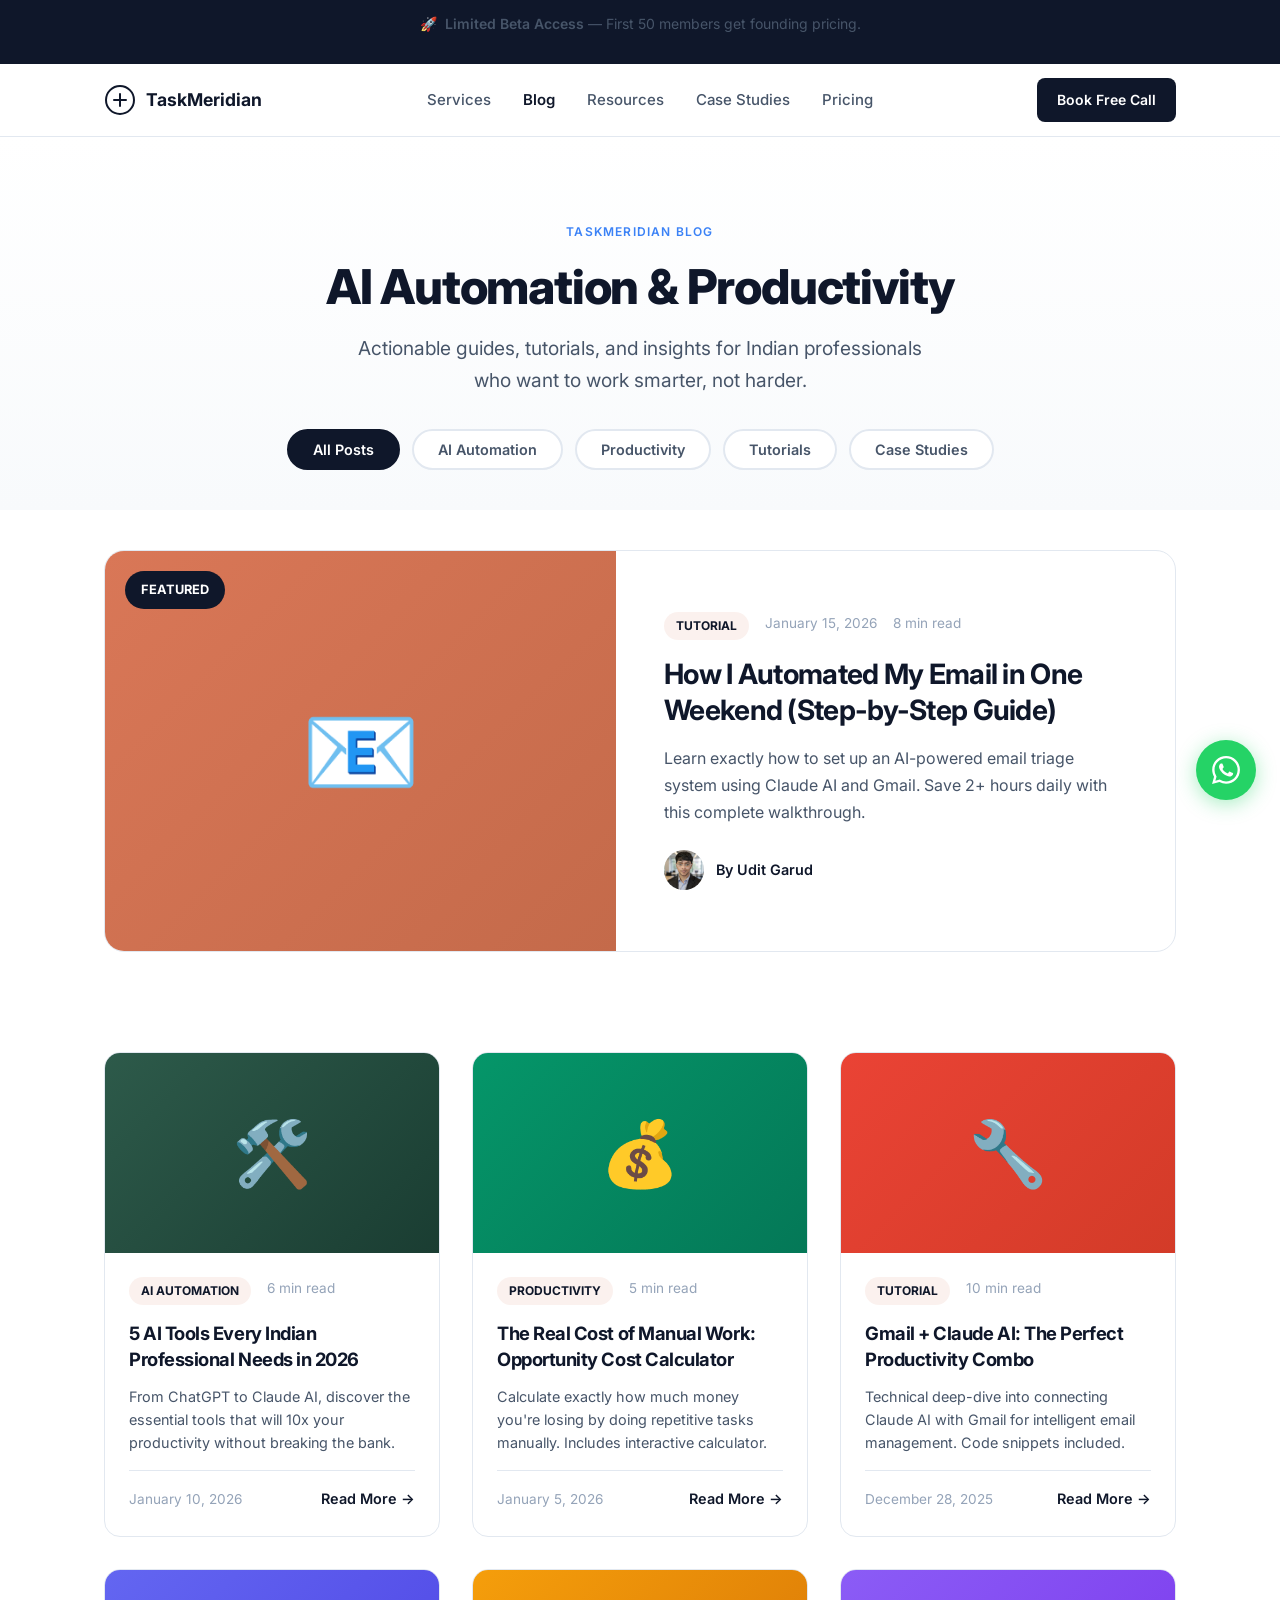
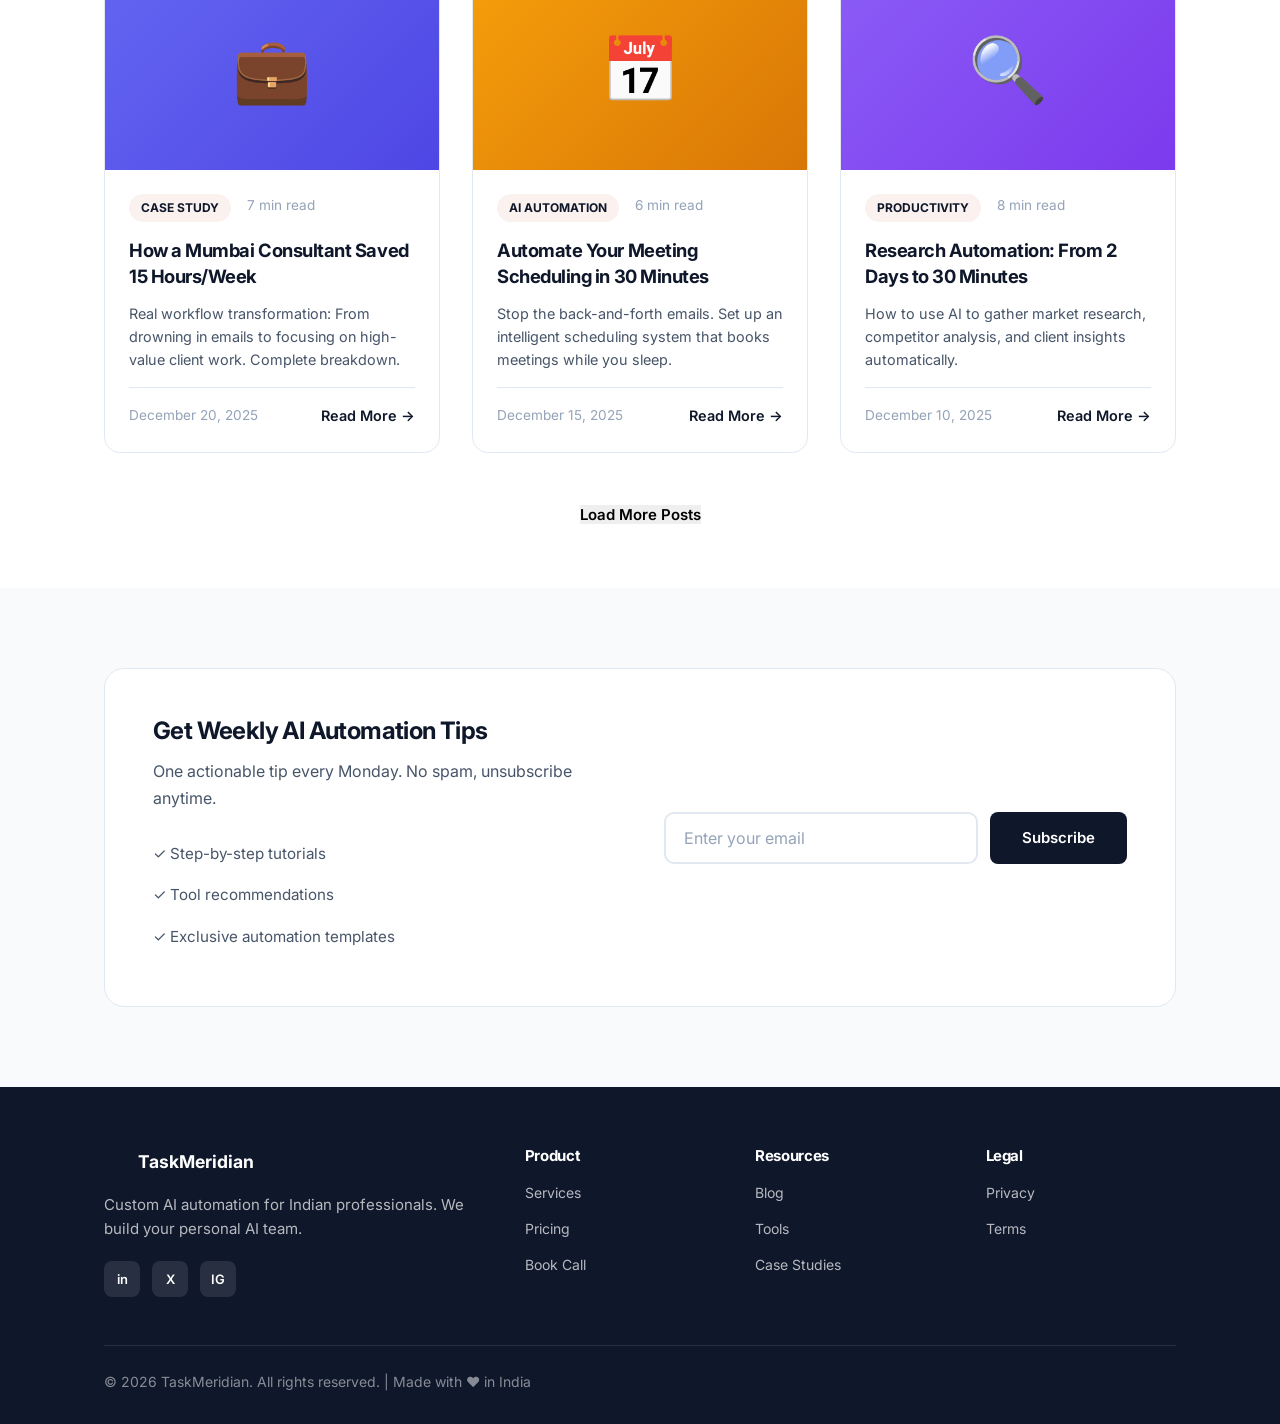
==== blog.html @ 4c596149 "Design system overhaul: slate/blue palette, Inter font, updated spacing and buttons" ====
<!DOCTYPE html>
<html lang="en">
<head>
    <meta charset="UTF-8">
    <meta name="viewport" content="width=device-width, initial-scale=1.0">
    <title>Blog - AI Automation Tips for Indian Professionals | TaskMeridian</title>
    <meta name="description" content="Learn AI automation, productivity tips, and workflow optimization. Step-by-step guides for Indian professionals and founders.">
    <meta name="keywords" content="AI automation blog, productivity tips India, workflow automation guide, Claude AI tutorial">
    <meta name="author" content="Udit Garud - TaskMeridian">
    <meta name="robots" content="index, follow">
    <link rel="canonical" href="https://taskmeridian.com/blog.html">
    
    <!-- Open Graph -->
    <meta property="og:type" content="website">
    <meta property="og:title" content="Blog - AI Automation Tips for Indian Professionals">
    <meta property="og:description" content="Learn AI automation, productivity tips, and workflow optimization.">
    <meta property="og:url" content="https://taskmeridian.com/blog.html">
    <meta property="og:image" content="https://taskmeridian.com/blog-og.jpg">
    
    <!-- Twitter -->
    <meta name="twitter:card" content="summary_large_image">
    <meta name="twitter:title" content="Blog - AI Automation Tips for Indian Professionals">
    <meta name="twitter:description" content="Learn AI automation, productivity tips, and workflow optimization.">
    
    <link rel="preconnect" href="https://fonts.googleapis.com">
    <link rel="preconnect" href="https://fonts.gstatic.com" crossorigin>
    <link href="https://fonts.googleapis.com/css2?family=Inter:wght@400;500;600;700;800&display=swap" rel="stylesheet">
    <link rel="stylesheet" href="styles.css">
    <link rel="stylesheet" href="blog.css">
</head>
<body>
    <!-- Trust Banner -->
    <div class="trust-banner-top">
        <div class="container">
            <p><span class="icon">🚀</span> <strong>Limited Beta Access</strong> — First 50 members get founding pricing.</p>
        </div>
    </div>

    <!-- Navigation -->
    <nav class="nav">
        <div class="nav-inner">
            <a href="index.html" class="logo">
                <svg width="32" height="32" viewBox="0 0 32 32" fill="none">
                    <circle cx="16" cy="16" r="14" stroke="currentColor" stroke-width="2"/>
                    <path d="M10 16h12M16 10v12" stroke="currentColor" stroke-width="2" stroke-linecap="round"/>
                </svg>
                <span>TaskMeridian</span>
            </a>
            <div class="nav-links">
                <a href="index.html#services">Services</a>
                <a href="blog.html" class="active">Blog</a>
                <a href="resources.html">Resources</a>
                <a href="case-studies.html">Case Studies</a>
                <a href="index.html#pricing">Pricing</a>
            </div>
            <a href="index.html#book" class="nav-cta">Book Free Call</a>
        </div>
    </nav>

    <!-- Blog Header -->
    <section class="blog-header">
        <div class="container">
            <span class="section-badge">TaskMeridian Blog</span>
            <h1>AI Automation & Productivity</h1>
            <p class="blog-intro">Actionable guides, tutorials, and insights for Indian professionals who want to work smarter, not harder.</p>
            
            <!-- Blog Categories -->
            <div class="blog-categories">
                <button class="category-btn active" data-category="all">All Posts</button>
                <button class="category-btn" data-category="automation">AI Automation</button>
                <button class="category-btn" data-category="productivity">Productivity</button>
                <button class="category-btn" data-category="tutorials">Tutorials</button>
                <button class="category-btn" data-category="case-studies">Case Studies</button>
            </div>
        </div>
    </section>

    <!-- Featured Post -->
    <section class="featured-post">
        <div class="container">
            <a href="blog-post-email-automation.html" class="featured-card">
                <div class="featured-image">
                    <div class="post-thumbnail-placeholder" style="background: linear-gradient(135deg, #d97757 0%, #c46a4a 100%);">
                        <span class="thumbnail-icon">📧</span>
                    </div>
                    <span class="featured-badge">Featured</span>
                </div>
                <div class="featured-content">
                    <div class="post-meta">
                        <span class="post-category">Tutorial</span>
                        <span class="post-date">January 15, 2026</span>
                        <span class="read-time">8 min read</span>
                    </div>
                    <h2>How I Automated My Email in One Weekend (Step-by-Step Guide)</h2>
                    <p>Learn exactly how to set up an AI-powered email triage system using Claude AI and Gmail. Save 2+ hours daily with this complete walkthrough.</p>
                    <div class="post-author">
                        <img src="founder.jpg" alt="Udit Garud" class="author-avatar" loading="lazy">
                        <span>By Udit Garud</span>
                    </div>
                </div>
            </a>
        </div>
    </section>

    <!-- Blog Grid -->
    <section class="blog-grid-section">
        <div class="container">
            <div class="blog-grid">
                <!-- Post 2 -->
                <article class="blog-card" data-category="automation">
                    <a href="blog-post-ai-tools.html" class="blog-card-link">
                        <div class="blog-card-image">
                            <div class="post-thumbnail-placeholder" style="background: linear-gradient(135deg, #2d5a4a 0%, #1a3d32 100%);">
                                <span class="thumbnail-icon">🛠️</span>
                            </div>
                        </div>
                        <div class="blog-card-content">
                            <div class="post-meta">
                                <span class="post-category">AI Automation</span>
                                <span class="read-time">6 min read</span>
                            </div>
                            <h3>5 AI Tools Every Indian Professional Needs in 2026</h3>
                            <p>From ChatGPT to Claude AI, discover the essential tools that will 10x your productivity without breaking the bank.</p>
                            <div class="post-footer">
                                <span class="post-date">January 10, 2026</span>
                                <span class="read-more">Read More →</span>
                            </div>
                        </div>
                    </a>
                </article>

                <!-- Post 3 -->
                <article class="blog-card" data-category="productivity">
                    <a href="blog-post-opportunity-cost.html" class="blog-card-link">
                        <div class="blog-card-image">
                            <div class="post-thumbnail-placeholder" style="background: linear-gradient(135deg, #059669 0%, #047857 100%);">
                                <span class="thumbnail-icon">💰</span>
                            </div>
                        </div>
                        <div class="blog-card-content">
                            <div class="post-meta">
                                <span class="post-category">Productivity</span>
                                <span class="read-time">5 min read</span>
                            </div>
                            <h3>The Real Cost of Manual Work: Opportunity Cost Calculator</h3>
                            <p>Calculate exactly how much money you're losing by doing repetitive tasks manually. Includes interactive calculator.</p>
                            <div class="post-footer">
                                <span class="post-date">January 5, 2026</span>
                                <span class="read-more">Read More →</span>
                            </div>
                        </div>
                    </a>
                </article>

                <!-- Post 4 -->
                <article class="blog-card" data-category="tutorials">
                    <a href="blog-post-gmail-claude.html" class="blog-card-link">
                        <div class="blog-card-image">
                            <div class="post-thumbnail-placeholder" style="background: linear-gradient(135deg, #ea4335 0%, #d33b28 100%);">
                                <span class="thumbnail-icon">🔧</span>
                            </div>
                        </div>
                        <div class="blog-card-content">
                            <div class="post-meta">
                                <span class="post-category">Tutorial</span>
                                <span class="read-time">10 min read</span>
                            </div>
                            <h3>Gmail + Claude AI: The Perfect Productivity Combo</h3>
                            <p>Technical deep-dive into connecting Claude AI with Gmail for intelligent email management. Code snippets included.</p>
                            <div class="post-footer">
                                <span class="post-date">December 28, 2025</span>
                                <span class="read-more">Read More →</span>
                            </div>
                        </div>
                    </a>
                </article>

                <!-- Post 5 -->
                <article class="blog-card" data-category="case-studies">
                    <a href="blog-post-consultant-case-study.html" class="blog-card-link">
                        <div class="blog-card-image">
                            <div class="post-thumbnail-placeholder" style="background: linear-gradient(135deg, #6366f1 0%, #4f46e5 100%);">
                                <span class="thumbnail-icon">💼</span>
                            </div>
                        </div>
                        <div class="blog-card-content">
                            <div class="post-meta">
                                <span class="post-category">Case Study</span>
                                <span class="read-time">7 min read</span>
                            </div>
                            <h3>How a Mumbai Consultant Saved 15 Hours/Week</h3>
                            <p>Real workflow transformation: From drowning in emails to focusing on high-value client work. Complete breakdown.</p>
                            <div class="post-footer">
                                <span class="post-date">December 20, 2025</span>
                                <span class="read-more">Read More →</span>
                            </div>
                        </div>
                    </a>
                </article>

                <!-- Post 6 -->
                <article class="blog-card" data-category="automation">
                    <a href="blog-post-meeting-automation.html" class="blog-card-link">
                        <div class="blog-card-image">
                            <div class="post-thumbnail-placeholder" style="background: linear-gradient(135deg, #f59e0b 0%, #d97706 100%);">
                                <span class="thumbnail-icon">📅</span>
                            </div>
                        </div>
                        <div class="blog-card-content">
                            <div class="post-meta">
                                <span class="post-category">AI Automation</span>
                                <span class="read-time">6 min read</span>
                            </div>
                            <h3>Automate Your Meeting Scheduling in 30 Minutes</h3>
                            <p>Stop the back-and-forth emails. Set up an intelligent scheduling system that books meetings while you sleep.</p>
                            <div class="post-footer">
                                <span class="post-date">December 15, 2025</span>
                                <span class="read-more">Read More →</span>
                            </div>
                        </div>
                    </a>
                </article>

                <!-- Post 7 -->
                <article class="blog-card" data-category="productivity">
                    <a href="blog-post-research-automation.html" class="blog-card-link">
                        <div class="blog-card-image">
                            <div class="post-thumbnail-placeholder" style="background: linear-gradient(135deg, #8b5cf6 0%, #7c3aed 100%);">
                                <span class="thumbnail-icon">🔍</span>
                            </div>
                        </div>
                        <div class="blog-card-content">
                            <div class="post-meta">
                                <span class="post-category">Productivity</span>
                                <span class="read-time">8 min read</span>
                            </div>
                            <h3>Research Automation: From 2 Days to 30 Minutes</h3>
                            <p>How to use AI to gather market research, competitor analysis, and client insights automatically.</p>
                            <div class="post-footer">
                                <span class="post-date">December 10, 2025</span>
                                <span class="read-more">Read More →</span>
                            </div>
                        </div>
                    </a>
                </article>
            </div>

            <!-- Load More -->
            <div class="load-more">
                <button class="btn btn-outline" id="load-more-btn">Load More Posts</button>
            </div>
        </div>
    </section>

    <!-- Newsletter Section -->
    <section class="blog-newsletter">
        <div class="container">
            <div class="newsletter-box">
                <div class="newsletter-content">
                    <h2>Get Weekly AI Automation Tips</h2>
                    <p>One actionable tip every Monday. No spam, unsubscribe anytime.</p>
                    <ul class="newsletter-benefits">
                        <li>✓ Step-by-step tutorials</li>
                        <li>✓ Tool recommendations</li>
                        <li>✓ Exclusive automation templates</li>
                    </ul>
                </div>
                <form class="newsletter-form-inline" action="https://formspree.io/f/mreazvgz" method="POST">
                    <input type="hidden" name="source" value="blog-newsletter">
                    <div class="form-group">
                        <input type="email" name="email" placeholder="Enter your email" required>
                    </div>
                    <button type="submit" class="btn btn-primary">Subscribe</button>
                </form>
            </div>
        </div>
    </section>

    <!-- Footer -->
    <footer class="footer">
        <div class="container">
            <div class="footer-grid">
                <div class="footer-brand">
                    <a href="index.html" class="logo">
                        <svg width="24" height="24" viewBox="0 0 32 32" fill="none">
                            <circle cx="16" cy="16" r="14" stroke="currentColor" stroke-width="2"/>
                            <path d="M10 16h12M16 10v12" stroke="currentColor" stroke-width="2" stroke-linecap="round"/>
                        </svg>
                        <span>TaskMeridian</span>
                    </a>
                    <p>Custom AI automation for Indian professionals. We build your personal AI team.</p>
                    <div class="footer-social">
                        <a href="https://www.linkedin.com/in/udit-garud-657547246/" target="_blank" aria-label="LinkedIn">in</a>
                        <a href="#" aria-label="Twitter">X</a>
                        <a href="#" aria-label="Instagram">IG</a>
                    </div>
                </div>
                <div class="footer-links">
                    <h4>Product</h4>
                    <a href="index.html#services">Services</a>
                    <a href="index.html#pricing">Pricing</a>
                    <a href="index.html#book">Book Call</a>
                </div>
                <div class="footer-links">
                    <h4>Resources</h4>
                    <a href="blog.html">Blog</a>
                    <a href="resources.html">Tools</a>
                    <a href="case-studies.html">Case Studies</a>
                </div>
                <div class="footer-links">
                    <h4>Legal</h4>
                    <a href="index.html#legal" onclick="showLegalTab('privacy')">Privacy</a>
                    <a href="index.html#legal" onclick="showLegalTab('terms')">Terms</a>
                </div>
            </div>
            <div class="footer-bottom">
                <p>&copy; 2026 TaskMeridian. All rights reserved. | Made with ❤️ in India</p>
            </div>
        </div>
    </footer>

    <!-- WhatsApp Floating Button -->
    <a href="https://wa.me/918421884545" class="whatsapp-float" target="_blank" data-cta="whatsapp-float" aria-label="Chat on WhatsApp">
        <svg width="28" height="28" viewBox="0 0 24 24" fill="currentColor">
            <path d="M17.472 14.382c-.297-.149-1.758-.867-2.03-.967-.273-.099-.471-.148-.67.15-.197.297-.767.966-.94 1.164-.173.199-.347.223-.644.075-.297-.15-1.255-.463-2.39-1.475-.883-.788-1.48-1.761-1.653-2.059-.173-.297-.018-.458.13-.606.134-.133.298-.347.446-.52.149-.174.198-.298.298-.497.099-.198.05-.371-.025-.52-.075-.149-.669-1.612-.916-2.207-.242-.579-.487-.5-.669-.51-.173-.008-.371-.01-.57-.01-.198 0-.52.074-.792.372-.272.297-1.04 1.016-1.04 2.479 0 1.462 1.065 2.875 1.213 3.074.149.198 2.096 3.2 5.077 4.487.709.306 1.262.489 1.694.625.712.227 1.36.195 1.871.118.571-.085 1.758-.719 2.006-1.413.248-.694.248-1.289.173-1.413-.074-.124-.272-.198-.57-.347m-5.421 7.403h-.004a9.87 9.87 0 01-5.031-1.378l-.361-.214-3.741.982.998-3.648-.235-.374a9.86 9.86 0 01-1.51-5.26c.001-5.45 4.436-9.884 9.888-9.884 2.64 0 5.122 1.03 6.988 2.898a9.825 9.825 0 012.893 6.994c-.003 5.45-4.437 9.884-9.885 9.884m8.413-18.297A11.815 11.815 0 0012.05 0C5.495 0 .16 5.335.157 11.892c0 2.096.547 4.142 1.588 5.945L.057 24l6.305-1.654a11.882 11.882 0 005.683 1.448h.005c6.554 0 11.89-5.335 11.893-11.893a11.821 11.821 0 00-3.48-8.413z"/>
        </svg>
    </a>

    <script src="blog.js"></script>
    
    <!-- Google Analytics 4 -->
    <script async src="https://www.googletagmanager.com/gtag/js?id=G-LPR7XW7PG5"></script>
    <script>
        window.dataLayer = window.dataLayer || [];
        function gtag(){dataLayer.push(arguments);}
        gtag('js', new Date());
        gtag('config', 'G-LPR7XW7PG5');
    </script>
</body>
</html>
---- styles.css ----
/* ========================================
   TaskMeridian — Design System
   Font: Inter
   ======================================== */

:root {
    /* New Color Palette */
    --primary: #0F172A;
    --secondary: #1E293B;
    --accent: #3B82F6;
    --text-primary: #0F172A;
    --text-secondary: #475569;
    --text-muted: #94A3B8;
    --border: #E2E8F0;
    --bg-light: #F8FAFC;
    --bg-dark: #0F172A;
    --success: #10B981;
    --error: #EF4444;
    --white: #FFFFFF;
    
    /* Legacy compatibility - mapped to new colors */
    --color-bg: var(--white);
    --color-bg-alt: var(--bg-light);
    --color-bg-warm: var(--bg-light);
    --color-text: var(--text-primary);
    --color-text-secondary: var(--text-secondary);
    --color-text-muted: var(--text-muted);
    --color-primary: var(--primary);
    --color-primary-dark: var(--secondary);
    --color-primary-light: var(--text-secondary);
    --color-accent: var(--accent);
    --color-success: var(--success);
    --color-border: var(--border);
    --color-card: var(--white);
    
    --font-primary: 'Inter', system-ui, -apple-system, sans-serif;
    
    --max-width: 1120px;
    --section-padding: 120px;
}

* {
    margin: 0;
    padding: 0;
    box-sizing: border-box;
}

html {
    scroll-behavior: smooth;
}

body {
    font-family: var(--font-primary);
    font-size: 16px;
    line-height: 1.7;
    color: var(--text-primary);
    background: var(--white);
    -webkit-font-smoothing: antialiased;
}

.container {
    max-width: var(--max-width);
    margin: 0 auto;
    padding: 0 24px;
}

/* ========================================
   TYPOGRAPHY
   ======================================== */

h1, h2, h3, h4, h5, h6 {
    font-weight: 700;
    letter-spacing: -0.025em;
    line-height: 1.2;
    color: var(--text-primary);
}

h1 {
    font-size: clamp(2.5rem, 5vw, 4rem);
}

h2 {
    font-size: clamp(2rem, 4vw, 3rem);
}

h3 {
    font-size: clamp(1.5rem, 3vw, 2rem);
}

h4 {
    font-size: clamp(1.25rem, 2vw, 1.5rem);
}

p {
    color: var(--text-secondary);
    margin-bottom: 1rem;
}

a {
    color: var(--accent);
    text-decoration: none;
    transition: all 0.2s ease;
}

a:hover {
    color: var(--primary);
}

/* Eyebrow text - uppercase with letter spacing */
.section-badge {
    display: inline-block;
    font-size: 12px;
    font-weight: 600;
    text-transform: uppercase;
    letter-spacing: 0.1em;
    color: var(--accent);
    margin-bottom: 16px;
}

.section-badge-alt {
    color: var(--text-muted);
}

/* ========================================
   BUTTONS
   ======================================== */

.btn {
    display: inline-flex;
    align-items: center;
    justify-content: center;
    gap: 8px;
    font-family: var(--font-primary);
    font-weight: 600;
    font-size: 15px;
    cursor: pointer;
    transition: all 0.2s ease;
    text-decoration: none;
    border: none;
}

.btn-primary {
    background: var(--primary);
    color: var(--white);
    border-radius: 8px;
    padding: 14px 32px;
}

.btn-primary:hover {
    background: var(--secondary);
    transform: scale(1.02);
    color: var(--white);
}

.btn-secondary {
    background: transparent;
    color: var(--primary);
    border: 1px solid var(--border);
    border-radius: 8px;
    padding: 14px 32px;
}

.btn-secondary:hover {
    border-color: var(--primary);
    background: var(--bg-light);
}

.btn-lg {
    padding: 16px 40px;
    font-size: 16px;
}

.btn-sm {
    padding: 10px 20px;
    font-size: 14px;
}

.btn-full {
    width: 100%;
}

/* ========================================
   ANIMATIONS
   ======================================== */

.fade-up {
    opacity: 0;
    transform: translateY(20px);
    transition: opacity 0.6s ease-out, transform 0.6s ease-out;
}

.fade-up.visible {
    opacity: 1;
    transform: translateY(0);
}

/* ========================================
   TRUST BANNER TOP
   ======================================== */
.trust-banner-top {
    background: var(--primary);
    color: var(--white);
    padding: 12px 0;
    text-align: center;
    font-size: 14px;
}

.trust-banner-top strong {
    font-weight: 600;
}

#spots-left {
    background: rgba(255,255,255,0.15);
    padding: 2px 10px;
    border-radius: 100px;
    font-size: 12px;
    margin-left: 8px;
}

/* ========================================
   NAVIGATION
   ======================================== */
.nav {
    position: sticky;
    top: 0;
    background: rgba(255,255,255,0.98);
    backdrop-filter: blur(20px);
    border-bottom: 1px solid var(--border);
    z-index: 100;
}

.nav-inner {
    display: flex;
    align-items: center;
    justify-content: space-between;
    height: 72px;
    max-width: var(--max-width);
    margin: 0 auto;
    padding: 0 24px;
}

.logo {
    display: flex;
    align-items: center;
    gap: 10px;
    text-decoration: none;
    color: var(--text-primary);
    font-weight: 700;
    font-size: 1.1rem;
}

.logo svg {
    color: var(--primary);
}

.nav-links {
    display: flex;
    gap: 32px;
}

.nav-links a {
    font-size: 15px;
    font-weight: 500;
    color: var(--text-secondary);
    text-decoration: none;
    transition: all 0.2s ease;
}

.nav-links a:hover {
    color: var(--primary);
}

.nav-cta {
    padding: 10px 20px;
    background: var(--primary);
    color: var(--white);
    font-size: 14px;
    font-weight: 600;
    border-radius: 8px;
    text-decoration: none;
    transition: all 0.2s ease;
}

.nav-cta:hover {
    background: var(--secondary);
    color: var(--white);
}

/* ========================================
   HERO
   ======================================== */
.hero {
    padding: var(--section-padding) 0;
    text-align: center;
    background: var(--bg-light);
}

.hero-badge {
    display: inline-block;
    background: rgba(59, 130, 246, 0.1);
    color: var(--accent);
    padding: 8px 20px;
    border-radius: 100px;
    font-size: 14px;
    font-weight: 600;
    margin-bottom: 24px;
}

.icon-star {
    color: #fbbf24;
    margin-right: 6px;
}

.hero-title {
    font-size: clamp(2.5rem, 5vw, 4rem);
    font-weight: 800;
    line-height: 1.1;
    letter-spacing: -0.025em;
    margin-bottom: 20px;
    max-width: 900px;
    margin-left: auto;
    margin-right: auto;
}

.hero-subtitle {
    font-size: 1.25rem;
    color: var(--text-secondary);
    max-width: 650px;
    margin: 0 auto 32px;
    line-height: 1.6;
}

.hero-stats-row {
    display: flex;
    justify-content: center;
    gap: 48px;
    margin-bottom: 32px;
}

.h-stat {
    text-align: center;
}

.h-num {
    display: block;
    font-size: 2rem;
    font-weight: 800;
    color: var(--primary);
}

.h-label {
    font-size: 14px;
    color: var(--text-muted);
    font-weight: 500;
}

.hero-ctas {
    margin-bottom: 32px;
}

.cta-subtext {
    font-size: 15px;
    color: var(--text-muted);
    margin-top: 16px;
}

.cta-guarantee {
    font-size: 14px;
    color: var(--text-muted);
    margin-top: 16px;
}

.icon-bolt {
    color: var(--accent);
    margin-right: 6px;
}

.hero-trust {
    display: flex;
    align-items: center;
    justify-content: center;
    gap: 16px;
    flex-wrap: wrap;
}

.trust-avatars {
    display: flex;
}

.trust-avatars img {
    width: 40px;
    height: 40px;
    border-radius: 50%;
    border: 3px solid var(--white);
    margin-left: -10px;
    background: var(--bg-light);
}

.trust-avatars img:first-child {
    margin-left: 0;
}

.hero-trust p {
    font-size: 14px;
    color: var(--text-secondary);
    margin-bottom: 0;
}

.hero-trust strong {
    color: var(--success);
}

.trust-badge-beta {
    display: inline-flex;
    align-items: center;
    gap: 8px;
    background: var(--primary);
    color: var(--white);
    padding: 10px 20px;
    border-radius: 100px;
    font-size: 14px;
    font-weight: 600;
}

.beta-icon {
    font-size: 1.1rem;
}

/* ========================================
   PROBLEM SECTION
   ======================================== */
.problem-section {
    padding: var(--section-padding) 0;
    background: var(--bg-light);
}

.problem-content {
    max-width: 800px;
    margin: 0 auto;
    text-align: center;
}

.problem-content h2 {
    font-size: clamp(1.75rem, 3vw, 2.5rem);
    font-weight: 700;
    margin-bottom: 48px;
}

.problem-grid {
    display: grid;
    grid-template-columns: repeat(2, 1fr);
    gap: 24px;
    margin-bottom: 48px;
}

.problem-item {
    background: var(--white);
    padding: 28px;
    border-radius: 12px;
    text-align: left;
    box-shadow: 0 2px 8px rgba(0,0,0,0.04);
}

.p-icon {
    font-size: 2rem;
    margin-bottom: 12px;
    display: block;
}

.problem-item p {
    font-size: 15px;
    color: var(--text-secondary);
    line-height: 1.5;
    margin-bottom: 0;
}

.problem-highlight {
    background: var(--primary);
    color: var(--white);
    padding: 32px;
    border-radius: 12px;
}

.problem-highlight p {
    font-size: 1.1rem;
    line-height: 1.6;
    color: rgba(255,255,255,0.9);
    margin-bottom: 0;
}

.problem-highlight strong {
    color: var(--white);
}

/* ========================================
   SOLUTION SECTION
   ======================================== */
.solution-section {
    padding: var(--section-padding) 0;
    background: var(--white);
}

.solution-header {
    text-align: center;
    max-width: 700px;
    margin: 0 auto 60px;
}

.solution-header h2 {
    font-size: clamp(1.75rem, 3vw, 2.5rem);
    font-weight: 700;
    margin-bottom: 16px;
}

.solution-lead {
    font-size: 1.15rem;
    color: var(--text-secondary);
}

.usp-grid {
    display: grid;
    grid-template-columns: repeat(2, 1fr);
    gap: 24px;
    max-width: 900px;
    margin: 0 auto;
}

.usp-card {
    background: var(--bg-light);
    padding: 40px;
    border-radius: 16px;
    border: 1px solid var(--border);
}

.usp-number {
    font-size: 14px;
    font-weight: 700;
    color: var(--accent);
    margin-bottom: 16px;
    letter-spacing: 0.1em;
}

.usp-card h3 {
    font-size: 1.25rem;
    font-weight: 700;
    margin-bottom: 12px;
}

.usp-card p {
    font-size: 15px;
    color: var(--text-secondary);
    line-height: 1.6;
    margin-bottom: 0;
}

/* ========================================
   SERVICES SECTION
   ======================================== */
.services-section {
    padding: var(--section-padding) 0;
    background: var(--bg-light);
}

.section-header {
    margin-bottom: 48px;
}

.section-header.centered {
    text-align: center;
}

.section-header h2 {
    font-size: clamp(1.5rem, 3vw, 2.25rem);
    font-weight: 700;
}

.services-grid {
    display: grid;
    grid-template-columns: repeat(3, 1fr);
    gap: 24px;
}

.service-card {
    background: var(--white);
    padding: 32px;
    border-radius: 16px;
    border: 1px solid var(--border);
    position: relative;
    transition: all 0.2s ease;
}

.service-card:hover {
    box-shadow: 0 8px 30px rgba(0,0,0,0.08);
    transform: translateY(-4px);
}

.service-card.featured {
    border-color: var(--primary);
    box-shadow: 0 0 0 2px var(--primary);
}

.service-badge {
    position: absolute;
    top: -10px;
    left: 50%;
    transform: translateX(-50%);
    background: var(--primary);
    color: var(--white);
    padding: 4px 16px;
    border-radius: 100px;
    font-size: 11px;
    font-weight: 700;
    text-transform: uppercase;
    letter-spacing: 0.05em;
}

.service-icon {
    font-size: 2.5rem;
    margin-bottom: 16px;
}

.service-card h3 {
    font-size: 1.1rem;
    font-weight: 700;
    margin-bottom: 12px;
}

.service-card > p {
    font-size: 15px;
    color: var(--text-secondary);
    line-height: 1.5;
    margin-bottom: 12px;
}

.service-example {
    background: var(--bg-light);
    padding: 12px 16px;
    border-radius: 8px;
    font-size: 13px;
    color: var(--text-secondary);
    margin-bottom: 12px;
    line-height: 1.5;
}

.service-example strong {
    color: var(--accent);
}

.service-tools {
    margin-bottom: 16px;
}

.tools-label {
    display: block;
    font-size: 11px;
    font-weight: 600;
    color: var(--text-muted);
    text-transform: uppercase;
    letter-spacing: 0.05em;
    margin-bottom: 8px;
}

.tool-tag {
    display: inline-block;
    background: rgba(59, 130, 246, 0.1);
    color: var(--accent);
    padding: 4px 10px;
    border-radius: 100px;
    font-size: 12px;
    font-weight: 600;
    margin-right: 6px;
    margin-bottom: 6px;
}

.time-saved {
    display: inline-block;
    background: rgba(16, 185, 129, 0.1);
    color: var(--success);
    padding: 6px 12px;
    border-radius: 100px;
    font-size: 13px;
    font-weight: 600;
}

/* ========================================
   VIDEO SECTION
   ======================================== */
.video-section {
    padding: var(--section-padding) 0;
    background: var(--white);
}

.video-grid {
    display: grid;
    grid-template-columns: repeat(3, 1fr);
    gap: 32px;
    margin-bottom: 32px;
}

.video-card {
    background: var(--white);
    border-radius: 16px;
    overflow: hidden;
    border: 1px solid var(--border);
    transition: all 0.3s ease;
    cursor: pointer;
}

.video-card:hover {
    box-shadow: 0 12px 40px rgba(0,0,0,0.1);
    transform: translateY(-4px);
}

.video-thumbnail {
    position: relative;
    height: 200px;
}

.thumbnail-bg {
    width: 100%;
    height: 100%;
    display: flex;
    align-items: center;
    justify-content: center;
}

.play-icon {
    width: 64px;
    height: 64px;
    background: rgba(255,255,255,0.95);
    border-radius: 50%;
    display: flex;
    align-items: center;
    justify-content: center;
    font-size: 1.5rem;
    color: var(--primary);
    box-shadow: 0 4px 20px rgba(0,0,0,0.2);
    transition: transform 0.2s;
}

.video-card:hover .play-icon {
    transform: scale(1.1);
}

.video-duration {
    position: absolute;
    bottom: 12px;
    right: 12px;
    background: rgba(0,0,0,0.8);
    color: var(--white);
    padding: 4px 8px;
    border-radius: 4px;
    font-size: 13px;
    font-weight: 600;
}

.video-info {
    padding: 24px;
}

.video-info h3 {
    font-size: 1.1rem;
    font-weight: 700;
    margin-bottom: 8px;
}

.video-info p {
    font-size: 15px;
    color: var(--text-secondary);
    margin-bottom: 0;
}

.video-coming-soon {
    text-align: center;
    padding: 24px;
    background: var(--bg-light);
    border-radius: 12px;
}

.video-coming-soon p {
    color: var(--text-secondary);
    font-size: 15px;
    margin-bottom: 0;
}

/* ========================================
   BLOG CTA CARD
   ======================================== */
.blog-cta-card {
    background: var(--bg-light);
    border: 2px solid var(--border);
    border-radius: 16px;
    padding: 32px;
    margin-top: 48px;
}

.blog-cta-content {
    max-width: 600px;
}

.blog-cta-label {
    display: inline-block;
    background: var(--primary);
    color: var(--white);
    padding: 4px 12px;
    border-radius: 100px;
    font-size: 12px;
    font-weight: 700;
    text-transform: uppercase;
    letter-spacing: 0.05em;
    margin-bottom: 12px;
}

.blog-cta-card h3 {
    font-size: 1.35rem;
    font-weight: 700;
    margin-bottom: 12px;
}

.blog-cta-card p {
    font-size: 16px;
    color: var(--text-secondary);
    margin-bottom: 16px;
}

.link-arrow {
    color: var(--accent);
    font-weight: 600;
    text-decoration: none;
}

.link-arrow:hover {
    color: var(--primary);
    text-decoration: underline;
}

/* ========================================
   HOW IT WORKS - DETAILED SECTION
   ======================================== */
.how-it-works-detailed {
    padding: var(--section-padding) 0;
    background: var(--bg-light);
}

.section-lead {
    font-size: 1.1rem;
    color: var(--text-secondary);
    margin-top: 12px;
}

.journey-steps {
    max-width: 800px;
    margin: 0 auto;
}

.journey-step {
    display: flex;
    gap: 32px;
    margin-bottom: 48px;
}

.journey-step:last-child {
    margin-bottom: 0;
}

.step-visual-wrapper {
    display: flex;
    flex-direction: column;
    align-items: center;
    flex-shrink: 0;
}

.step-icon-circle {
    width: 64px;
    height: 64px;
    background: var(--primary);
    color: var(--white);
    border-radius: 50%;
    display: flex;
    align-items: center;
    justify-content: center;
}

.step-icon-circle svg {
    stroke: currentColor;
}

.step-connector {
    width: 2px;
    flex: 1;
    background: var(--border);
    margin-top: 16px;
    min-height: 60px;
}

.journey-step:last-child .step-connector {
    display: none;
}

.step-content-wrapper {
    flex: 1;
    background: var(--white);
    padding: 32px;
    border-radius: 16px;
    border: 1px solid var(--border);
}

.step-badge {
    display: inline-block;
    background: rgba(59, 130, 246, 0.1);
    color: var(--accent);
    padding: 4px 12px;
    border-radius: 100px;
    font-size: 12px;
    font-weight: 700;
    text-transform: uppercase;
    letter-spacing: 0.05em;
    margin-bottom: 12px;
}

.step-content-wrapper h3 {
    font-size: 1.35rem;
    font-weight: 700;
    margin-bottom: 16px;
}

.step-details {
    list-style: none;
}

.step-details li {
    padding: 8px 0;
    font-size: 15px;
    color: var(--text-secondary);
    display: flex;
    align-items: center;
    gap: 10px;
}

.step-details .check {
    color: var(--success);
    font-weight: 700;
}

.how-it-works-cta {
    text-align: center;
    margin-top: 48px;
}

/* ========================================
   USE CASES SECTION
   ======================================== */
.use-cases-section {
    padding: var(--section-padding) 0;
    background: var(--bg-light);
}

.use-cases-grid {
    display: grid;
    grid-template-columns: repeat(3, 1fr);
    gap: 24px;
}

.use-case-card {
    background: var(--white);
    padding: 32px;
    border-radius: 16px;
    border: 1px solid var(--border);
    transition: all 0.3s ease;
}

.use-case-card:hover {
    box-shadow: 0 8px 30px rgba(0,0,0,0.08);
    transform: translateY(-4px);
}

.use-case-icon {
    font-size: 2.5rem;
    margin-bottom: 16px;
}

.use-case-card h3 {
    font-size: 13px;
    font-weight: 700;
    color: var(--accent);
    text-transform: uppercase;
    letter-spacing: 0.1em;
    margin-bottom: 8px;
}

.use-case-card h4 {
    font-size: 1.2rem;
    font-weight: 700;
    margin-bottom: 12px;
    color: var(--text-primary);
}

.use-case-card > p {
    font-size: 15px;
    color: var(--text-secondary);
    line-height: 1.6;
    margin-bottom: 16px;
}

.use-case-result {
    padding: 12px 16px;
    background: rgba(16, 185, 129, 0.08);
    border-radius: 8px;
    font-size: 14px;
}

.result-label {
    font-weight: 600;
    color: var(--success);
}

.result-value {
    color: var(--text-primary);
    font-weight: 600;
}

/* ========================================
   SAMPLE WORKFLOWS SECTION
   ======================================== */
.workflows-section {
    padding: var(--section-padding) 0;
    background: var(--bg-light);
}

.workflows-grid {
    display: grid;
    grid-template-columns: repeat(3, 1fr);
    gap: 24px;
}

.workflow-card {
    background: var(--white);
    border-radius: 20px;
    padding: 32px;
    border: 1px solid var(--border);
    transition: all 0.3s ease;
}

.workflow-card:hover {
    box-shadow: 0 12px 40px rgba(0,0,0,0.1);
    transform: translateY(-4px);
}

.workflow-header {
    display: flex;
    align-items: center;
    gap: 16px;
    margin-bottom: 20px;
}

.workflow-icon {
    font-size: 2.5rem;
}

.workflow-header h3 {
    font-size: 1.2rem;
    font-weight: 700;
}

.workflow-comparison {
    display: flex;
    align-items: center;
    gap: 12px;
    margin-bottom: 20px;
    padding: 16px;
    background: var(--bg-light);
    border-radius: 12px;
}

.before, .after {
    flex: 1;
}

.before .label, .after .label {
    font-size: 11px;
    font-weight: 700;
    text-transform: uppercase;
    letter-spacing: 0.05em;
    margin-bottom: 4px;
}

.before .label {
    color: var(--error);
}

.after .label {
    color: var(--success);
}

.before p, .after p {
    font-size: 15px;
    color: var(--text-primary);
    font-weight: 600;
    margin-bottom: 0;
}

.arrow {
    font-size: 1.5rem;
    color: var(--accent);
}

.workflow-tools {
    margin-bottom: 20px;
}

.workflow-expand {
    width: 100%;
    display: flex;
    align-items: center;
    justify-content: center;
    gap: 8px;
    padding: 12px;
    background: transparent;
    border: 2px solid var(--border);
    border-radius: 10px;
    font-family: var(--font-primary);
    font-size: 15px;
    font-weight: 600;
    color: var(--text-secondary);
    cursor: pointer;
    transition: all 0.2s;
}

.workflow-expand:hover {
    border-color: var(--primary);
    color: var(--primary);
}

.workflow-expand svg {
    transition: transform 0.3s;
}

.workflow-card.expanded .workflow-expand svg {
    transform: rotate(180deg);
}

.workflow-details {
    max-height: 0;
    overflow: hidden;
    transition: max-height 0.3s ease, padding 0.3s ease;
}

.workflow-card.expanded .workflow-details {
    max-height: 400px;
    padding-top: 20px;
}

.workflow-details h4 {
    font-size: 14px;
    font-weight: 700;
    margin-bottom: 12px;
    color: var(--text-primary);
}

.workflow-details ol {
    margin-left: 20px;
    margin-bottom: 16px;
}

.workflow-details li {
    font-size: 14px;
    color: var(--text-secondary);
    padding: 6px 0;
    line-height: 1.5;
}

.workflow-result {
    background: rgba(16, 185, 129, 0.08);
    padding: 12px 16px;
    border-radius: 8px;
    font-size: 14px;
    color: var(--text-primary);
}

.workflow-result strong {
    color: var(--success);
}

/* ========================================
   TIME SAVINGS CALCULATOR
   ======================================== */
.calculator-section {
    padding: var(--section-padding) 0;
    background: var(--white);
}

.calculator-wrapper {
    max-width: 900px;
    margin: 0 auto;
}

.calculator-inputs {
    background: var(--bg-light);
    padding: 40px;
    border-radius: 20px;
    margin-bottom: 40px;
}

.calc-field {
    margin-bottom: 28px;
}

.calc-field:last-child {
    margin-bottom: 0;
}

.calc-field label {
    display: block;
    font-size: 15px;
    font-weight: 600;
    color: var(--text-primary);
    margin-bottom: 12px;
}

.slider-wrapper {
    display: flex;
    align-items: center;
    gap: 20px;
}

.slider-wrapper input[type="range"] {
    flex: 1;
    -webkit-appearance: none;
    height: 8px;
    background: var(--border);
    border-radius: 4px;
    outline: none;
}

.slider-wrapper input[type="range"]::-webkit-slider-thumb {
    -webkit-appearance: none;
    width: 24px;
    height: 24px;
    background: var(--primary);
    border-radius: 50%;
    cursor: pointer;
    transition: transform 0.2s;
}

.slider-wrapper input[type="range"]::-webkit-slider-thumb:hover {
    transform: scale(1.1);
}

.slider-value {
    min-width: 80px;
    text-align: right;
    font-size: 16px;
    font-weight: 700;
    color: var(--primary);
}

.rate-input-wrapper {
    display: flex;
    align-items: center;
    gap: 16px;
}

.rate-input-wrapper input[type="number"] {
    width: 150px;
    padding: 12px 16px;
    border: 2px solid var(--border);
    border-radius: 10px;
    font-family: var(--font-primary);
    font-size: 16px;
    font-weight: 600;
    color: var(--text-primary);
}

.rate-input-wrapper input[type="number"]:focus {
    outline: none;
    border-color: var(--primary);
}

.rate-hint {
    font-size: 14px;
    color: var(--text-muted);
}

.calculator-results {
    display: flex;
    align-items: center;
    justify-content: center;
    gap: 32px;
    margin-bottom: 40px;
    flex-wrap: wrap;
}

.result-card-calc {
    background: var(--white);
    padding: 32px 40px;
    border-radius: 16px;
    text-align: center;
    min-width: 240px;
    border: 2px solid var(--border);
}

.result-card-calc.loss {
    border-color: var(--error);
}

.result-card-calc.savings {
    border-color: var(--success);
}

.result-card-calc h4 {
    font-size: 13px;
    font-weight: 700;
    text-transform: uppercase;
    letter-spacing: 0.05em;
    margin-bottom: 12px;
}

.result-card-calc.loss h4 {
    color: var(--error);
}

.result-card-calc.savings h4 {
    color: var(--success);
}

.result-number {
    font-size: 1.75rem;
    font-weight: 800;
    color: var(--text-primary);
    margin-bottom: 4px;
}

.result-money {
    font-size: 1.35rem;
    font-weight: 700;
    margin-bottom: 8px;
}

.result-card-calc.loss .result-money {
    color: var(--error);
}

.result-card-calc.savings .result-money {
    color: var(--success);
}

.result-desc {
    font-size: 14px;
    color: var(--text-muted);
}

.result-arrow {
    font-size: 2rem;
    color: var(--accent);
}

.calculator-cta {
    text-align: center;
}

/* ========================================
   COMPARISON TABLE SECTION
   ======================================== */
.comparison-section {
    padding: var(--section-padding) 0;
    background: var(--white);
}

.comparison-table-wrapper {
    overflow-x: auto;
    margin-bottom: 40px;
}

.comparison-table {
    width: 100%;
    border-collapse: collapse;
    background: var(--white);
    border-radius: 16px;
    overflow: hidden;
    box-shadow: 0 4px 20px rgba(0,0,0,0.05);
}

.comparison-table th,
.comparison-table td {
    padding: 20px 24px;
    text-align: left;
    border-bottom: 1px solid var(--border);
}

.comparison-table th {
    background: var(--bg-light);
    font-size: 14px;
    font-weight: 700;
    color: var(--text-primary);
}

.comparison-table td {
    font-size: 15px;
    color: var(--text-secondary);
}

.comparison-table .feature-name {
    font-weight: 600;
    color: var(--text-primary);
}

.comparison-table .option-taskmeridian {
    background: rgba(16, 185, 129, 0.03);
}

.comparison-table .option-taskmeridian.highlight {
    color: var(--success);
    font-weight: 600;
}

.comparison-cta {
    text-align: center;
}

/* ========================================
   TECH STACK SECTION
   ======================================== */
.tech-stack-section {
    padding: var(--section-padding) 0;
    background: var(--bg-light);
}

.tech-lead {
    font-size: 1.1rem;
    color: var(--text-secondary);
    margin-top: 12px;
}

.tech-grid {
    display: grid;
    grid-template-columns: repeat(3, 1fr);
    gap: 32px;
    max-width: 900px;
    margin: 0 auto;
}

.tech-category {
    background: var(--white);
    padding: 32px;
    border-radius: 16px;
    border: 1px solid var(--border);
}

.tech-category h4 {
    font-size: 13px;
    font-weight: 700;
    color: var(--text-muted);
    text-transform: uppercase;
    letter-spacing: 0.1em;
    margin-bottom: 20px;
    text-align: center;
}

.tech-items {
    display: flex;
    flex-direction: column;
    gap: 12px;
}

.tech-item {
    display: flex;
    align-items: center;
    gap: 12px;
    padding: 12px 16px;
    background: var(--bg-light);
    border-radius: 10px;
    border: 1px solid var(--border);
    transition: all 0.2s;
}

.tech-item:hover {
    border-color: var(--primary);
    transform: translateX(4px);
}

.tech-icon {
    font-size: 1.25rem;
}

.tech-name {
    font-size: 15px;
    font-weight: 600;
    color: var(--text-primary);
}

/* ========================================
   PROCESS SECTION
   ======================================== */
.process-section {
    padding: var(--section-padding) 0;
    background: var(--white);
}

.process-timeline {
    max-width: 700px;
    margin: 0 auto;
}

.process-step {
    display: flex;
    gap: 32px;
    padding-bottom: 48px;
    position: relative;
}

.process-step:last-child {
    padding-bottom: 0;
}

.step-visual {
    display: flex;
    flex-direction: column;
    align-items: center;
}

.step-num {
    width: 48px;
    height: 48px;
    background: var(--primary);
    color: var(--white);
    border-radius: 50%;
    display: flex;
    align-items: center;
    justify-content: center;
    font-weight: 700;
    font-size: 1.1rem;
}

.step-line {
    width: 2px;
    flex: 1;
    background: var(--border);
    margin-top: 16px;
}

.process-step:last-child .step-line {
    display: none;
}

.step-content h3 {
    font-size: 1.25rem;
    font-weight: 700;
    margin-bottom: 8px;
}

.step-content p {
    font-size: 16px;
    color: var(--text-secondary);
    line-height: 1.6;
}

.step-content strong {
    color: var(--accent);
}

/* ========================================
   RESULTS SECTION
   ======================================== */
.results-section {
    padding: var(--section-padding) 0;
    background: var(--bg-light);
}

.results-grid {
    display: grid;
    grid-template-columns: repeat(4, 1fr);
    gap: 24px;
    margin-bottom: 64px;
}

.result-card {
    background: var(--white);
    padding: 32px 24px;
    border-radius: 16px;
    text-align: center;
    border: 1px solid var(--border);
}

.result-metric {
    display: block;
    font-size: 2.5rem;
    font-weight: 800;
    color: var(--primary);
    line-height: 1;
    margin-bottom: 4px;
}

.result-unit {
    display: block;
    font-size: 16px;
    font-weight: 600;
    color: var(--text-primary);
    margin-bottom: 4px;
}

.result-desc {
    font-size: 14px;
    color: var(--text-muted);
}

/* Beta Program Banner */
.beta-program-banner {
    background: var(--bg-light);
    border: 2px solid var(--primary);
    border-radius: 20px;
    padding: 48px;
    text-align: center;
    max-width: 700px;
    margin: 0 auto;
    position: relative;
}

.beta-icon-large {
    font-size: 4rem;
    margin-bottom: 16px;
}

.beta-program-banner h3 {
    font-size: 1.5rem;
    font-weight: 700;
    margin-bottom: 12px;
    color: var(--text-primary);
}

.beta-program-banner > p {
    font-size: 16px;
    color: var(--text-secondary);
    margin-bottom: 24px;
}

.beta-benefits {
    list-style: none;
    text-align: left;
    max-width: 400px;
    margin: 0 auto 32px;
}

.beta-benefits li {
    padding: 10px 0;
    font-size: 15px;
    color: var(--text-secondary);
    display: flex;
    align-items: center;
    gap: 10px;
    border-bottom: 1px solid var(--border);
}

.beta-benefits li:last-child {
    border-bottom: none;
}

.beta-benefits .check {
    color: var(--success);
    font-weight: 700;
    font-size: 1.1rem;
}

.beta-benefits strong {
    color: var(--text-primary);
}

/* ========================================
   SOCIAL PROOF METRICS
   ======================================== */
.social-proof-metrics {
    padding: 60px 0;
    background: var(--primary);
    color: var(--white);
}

.metrics-grid {
    display: grid;
    grid-template-columns: repeat(4, 1fr);
    gap: 32px;
    text-align: center;
}

.metric-item {
    padding: 20px;
}

.metric-number {
    display: block;
    font-size: 2.5rem;
    font-weight: 800;
    margin-bottom: 8px;
}

.metric-label {
    font-size: 15px;
    opacity: 0.9;
}

/* ========================================
   PRICING SECTION
   ======================================== */
.pricing-section {
    padding: var(--section-padding) 0;
    background: var(--white);
}

.pricing-subtitle {
    font-size: 1.1rem;
    color: var(--text-secondary);
    margin-top: 12px;
}

.pricing-grid {
    display: grid;
    grid-template-columns: repeat(3, 1fr);
    gap: 24px;
    margin-bottom: 48px;
}

.pricing-card {
    background: var(--bg-light);
    border: 2px solid var(--border);
    border-radius: 16px;
    padding: 40px 32px;
    position: relative;
}

.pricing-card.popular {
    border-color: var(--primary);
    background: var(--white);
    box-shadow: 0 8px 30px rgba(15, 23, 42, 0.1);
}

.pricing-badge {
    position: absolute;
    top: -12px;
    left: 50%;
    transform: translateX(-50%);
    background: var(--primary);
    color: var(--white);
    padding: 6px 20px;
    border-radius: 100px;
    font-size: 12px;
    font-weight: 700;
    text-transform: uppercase;
    letter-spacing: 0.05em;
}

.pricing-header {
    text-align: center;
    margin-bottom: 20px;
}

.pricing-header h3 {
    font-size: 1.25rem;
    font-weight: 700;
    margin-bottom: 16px;
}

.pricing-price {
    display: flex;
    align-items: flex-start;
    justify-content: center;
    gap: 2px;
    margin-bottom: 4px;
}

.pricing-price .currency {
    font-size: 1.5rem;
    font-weight: 600;
    margin-top: 4px;
}

.pricing-price .amount {
    font-size: 3.5rem;
    font-weight: 800;
    line-height: 1;
}

.pricing-price .custom {
    font-size: 2rem;
    font-weight: 700;
}

.pricing-note {
    font-size: 14px;
    color: var(--text-muted);
}

.pricing-best-for {
    background: var(--white);
    padding: 12px 16px;
    border-radius: 8px;
    font-size: 14px;
    color: var(--text-secondary);
    margin-bottom: 12px;
    text-align: center;
}

.pricing-best-for strong {
    color: var(--text-primary);
}

.pricing-tooltip {
    text-align: center;
    margin-bottom: 16px;
}

.tooltip-trigger {
    display: inline-flex;
    align-items: center;
    gap: 4px;
    font-size: 13px;
    color: var(--accent);
    font-weight: 600;
    cursor: help;
    border-bottom: 1px dashed var(--accent);
}

.tooltip-icon {
    font-size: 14px;
}

.tooltip-content {
    display: none;
    position: absolute;
    background: var(--text-primary);
    color: var(--white);
    padding: 12px 16px;
    border-radius: 8px;
    font-size: 14px;
    max-width: 280px;
    z-index: 10;
    margin-top: 8px;
    left: 50%;
    transform: translateX(-50%);
}

.pricing-tooltip:hover .tooltip-content {
    display: block;
}

.pricing-features {
    list-style: none;
    margin-bottom: 24px;
}

.pricing-features li {
    padding: 10px 0;
    font-size: 15px;
    color: var(--text-secondary);
    border-bottom: 1px solid var(--border);
    display: flex;
    align-items: center;
    gap: 10px;
}

.pricing-features li:last-child {
    border-bottom: none;
}

.pricing-features .check {
    color: var(--success);
    font-weight: 700;
}

.pricing-compare {
    text-align: center;
    font-size: 13px;
    color: var(--text-muted);
    margin-top: 16px;
}

.pricing-guarantee {
    display: flex;
    align-items: center;
    gap: 24px;
    max-width: 700px;
    margin: 0 auto;
    background: rgba(16, 185, 129, 0.08);
    padding: 32px;
    border-radius: 16px;
}

.guarantee-icon {
    font-size: 3rem;
    flex-shrink: 0;
}

.guarantee-content h4 {
    font-size: 1.1rem;
    font-weight: 700;
    margin-bottom: 4px;
    color: var(--success);
}

.guarantee-content p {
    font-size: 15px;
    color: var(--text-secondary);
    margin-bottom: 0;
}

/* ========================================
   TRUST INDICATORS SECTION
   ======================================== */
.trust-indicators-section {
    padding: 60px 0;
    background: var(--primary);
    color: var(--white);
}

.trust-grid {
    display: grid;
    grid-template-columns: repeat(4, 1fr);
    gap: 24px;
    margin-bottom: 40px;
}

.trust-item-large {
    display: flex;
    align-items: flex-start;
    gap: 16px;
    padding: 24px;
    background: rgba(255,255,255,0.05);
    border-radius: 12px;
    border: 1px solid rgba(255,255,255,0.1);
}

.trust-icon {
    font-size: 2rem;
    flex-shrink: 0;
}

.trust-content h4 {
    font-size: 15px;
    font-weight: 700;
    margin-bottom: 4px;
}

.trust-content p {
    font-size: 13px;
    color: rgba(255,255,255,0.7);
    margin-bottom: 0;
}

.trust-divider {
    height: 1px;
    background: rgba(255,255,255,0.1);
    margin-bottom: 32px;
}

.trust-process {
    display: flex;
    justify-content: center;
    gap: 48px;
    flex-wrap: wrap;
}

.process-item {
    display: flex;
    align-items: center;
    gap: 10px;
    font-size: 15px;
    color: rgba(255,255,255,0.9);
}

.process-icon {
    font-size: 1.25rem;
}

/* ========================================
   FAQ SECTION
   ======================================== */
.faq-section {
    padding: var(--section-padding) 0;
    background: var(--bg-light);
}

.faq-grid {
    display: grid;
    grid-template-columns: repeat(2, 1fr);
    gap: 16px;
    max-width: 1000px;
    margin: 0 auto;
}

.faq-item {
    background: var(--white);
    border-radius: 12px;
    overflow: hidden;
    border: 1px solid var(--border);
}

.faq-question {
    width: 100%;
    display: flex;
    align-items: center;
    justify-content: space-between;
    padding: 20px 24px;
    background: none;
    border: none;
    font-family: var(--font-primary);
    font-size: 15px;
    font-weight: 600;
    color: var(--text-primary);
    cursor: pointer;
    text-align: left;
}

.faq-question svg {
    flex-shrink: 0;
    color: var(--text-muted);
    transition: transform 0.2s;
}

.faq-item.active .faq-question svg {
    transform: rotate(45deg);
}

.faq-answer {
    max-height: 0;
    overflow: hidden;
    transition: max-height 0.3s ease;
}

.faq-answer p {
    padding: 0 24px 20px;
    font-size: 15px;
    color: var(--text-secondary);
    line-height: 1.6;
    margin-bottom: 0;
}

.faq-answer strong {
    color: var(--accent);
}

.faq-item.active .faq-answer {
    max-height: 300px;
}

.faq-cta {
    text-align: center;
    margin-top: 48px;
    padding-top: 48px;
    border-top: 1px solid var(--border);
}

.faq-cta-text {
    font-size: 1.1rem;
    color: var(--text-secondary);
    margin-bottom: 16px;
}

/* ========================================
   LEAD MAGNET SECTION
   ======================================== */
.lead-magnet-section {
    padding: var(--section-padding) 0;
    background: var(--bg-light);
}

.lead-magnet-wrapper {
    display: grid;
    grid-template-columns: 1fr 1fr;
    gap: 64px;
    align-items: center;
    max-width: 1000px;
    margin: 0 auto;
}

.lead-magnet-content h2 {
    font-size: clamp(1.5rem, 3vw, 2rem);
    font-weight: 700;
    margin-bottom: 16px;
}

.lead-magnet-content > p {
    font-size: 1.1rem;
    color: var(--text-secondary);
    margin-bottom: 24px;
}

.lead-magnet-benefits {
    list-style: none;
    margin-bottom: 24px;
}

.lead-magnet-benefits li {
    padding: 12px 0;
    font-size: 15px;
    color: var(--text-secondary);
    display: flex;
    align-items: flex-start;
    gap: 12px;
    border-bottom: 1px solid var(--border);
}

.lead-magnet-benefits li:last-child {
    border-bottom: none;
}

.lead-magnet-benefits .check {
    color: var(--success);
    font-weight: 700;
    flex-shrink: 0;
}

.privacy-note {
    font-size: 14px;
    color: var(--text-muted);
}

.lead-magnet-form-wrapper {
    background: var(--white);
    padding: 40px;
    border-radius: 20px;
    box-shadow: 0 8px 30px rgba(0,0,0,0.08);
}

.lead-magnet-form {
    display: flex;
    flex-direction: column;
    gap: 16px;
}

.lead-magnet-form .form-group input {
    width: 100%;
    padding: 14px 18px;
    border: 2px solid var(--border);
    border-radius: 10px;
    font-family: var(--font-primary);
    font-size: 16px;
    transition: border-color 0.2s;
}

.lead-magnet-form .form-group input:focus {
    outline: none;
    border-color: var(--primary);
}

/* ========================================
   FOUNDER SECTION
   ======================================== */
.founder-section {
    padding: var(--section-padding) 0;
    background: var(--bg-light);
}

.founder-wrapper {
    display: flex;
    gap: 48px;
    align-items: flex-start;
    max-width: 900px;
    margin: 0 auto;
}

.founder-image {
    flex-shrink: 0;
}

.founder-photo {
    width: 180px;
    height: 180px;
    border-radius: 50%;
    object-fit: cover;
    border: 4px solid var(--white);
    box-shadow: 0 8px 30px rgba(0,0,0,0.15);
}

.founder-content {
    flex: 1;
}

.founder-content h2 {
    font-size: clamp(1.5rem, 3vw, 2rem);
    font-weight: 700;
    margin-bottom: 20px;
    line-height: 1.3;
}

.founder-content p {
    font-size: 16px;
    color: var(--text-secondary);
    line-height: 1.7;
    margin-bottom: 16px;
}

.founder-cta {
    display: flex;
    align-items: center;
    gap: 24px;
    margin-top: 24px;
    flex-wrap: wrap;
}

.founder-note {
    font-size: 15px;
    color: var(--text-muted);
}

/* ========================================
   FINAL CTA
   ======================================== */
.final-cta {
    padding: var(--section-padding) 0;
    background: var(--white);
}

.cta-box {
    max-width: 700px;
    margin: 0 auto;
    text-align: center;
}

.cta-badge {
    display: inline-block;
    background: rgba(59, 130, 246, 0.1);
    color: var(--accent);
    padding: 8px 20px;
    border-radius: 100px;
    font-size: 14px;
    font-weight: 600;
    margin-bottom: 24px;
}

.cta-box h2 {
    font-size: clamp(1.75rem, 3vw, 2.5rem);
    font-weight: 700;
    margin-bottom: 16px;
}

.cta-box > p {
    font-size: 1.1rem;
    color: var(--text-secondary);
    margin-bottom: 32px;
    line-height: 1.6;
}

.cta-box strong {
    color: var(--text-primary);
}

.cta-buttons {
    margin-bottom: 32px;
}

.cta-trust {
    display: flex;
    justify-content: center;
    gap: 32px;
    margin-bottom: 24px;
}

.trust-item {
    display: flex;
    align-items: center;
    gap: 8px;
    font-size: 15px;
    color: var(--text-secondary);
}

.trust-item span {
    font-size: 1.2rem;
}

.cta-small {
    font-size: 15px;
    color: var(--text-muted);
}

.cta-small a {
    color: var(--accent);
    font-weight: 600;
}

/* ========================================
   FOOTER
   ======================================== */
.footer {
    padding: 60px 0 30px;
    background: var(--primary);
    color: var(--white);
}

.footer-grid {
    display: grid;
    grid-template-columns: 2fr 1fr 1fr 1fr;
    gap: 40px;
    margin-bottom: 48px;
}

.footer-brand .logo {
    color: var(--white);
    margin-bottom: 16px;
}

.footer-brand p {
    font-size: 15px;
    color: rgba(255,255,255,0.7);
    line-height: 1.6;
    margin-bottom: 20px;
}

.footer-social {
    display: flex;
    gap: 12px;
}

.footer-social a {
    width: 36px;
    height: 36px;
    background: rgba(255,255,255,0.1);
    border-radius: 8px;
    display: flex;
    align-items: center;
    justify-content: center;
    font-size: 13px;
    font-weight: 600;
    color: var(--white);
    text-decoration: none;
    transition: all 0.2s ease;
}

.footer-social a:hover {
    background: var(--accent);
}

.footer-links {
    display: flex;
    flex-direction: column;
    gap: 12px;
}

.footer-links h4 {
    font-size: 15px;
    font-weight: 700;
    margin-bottom: 4px;
    color: var(--white);
}

.footer-links a {
    font-size: 14px;
    color: rgba(255,255,255,0.7);
    text-decoration: none;
    transition: color 0.2s;
}

.footer-links a:hover {
    color: var(--white);
}

.footer-bottom {
    padding-top: 24px;
    border-top: 1px solid rgba(255,255,255,0.1);
}

.footer-bottom p {
    font-size: 14px;
    color: rgba(255,255,255,0.5);
    margin-bottom: 0;
}

/* ========================================
   NEWSLETTER POPUP
   ======================================== */
.newsletter-popup {
    position: fixed;
    top: 0;
    left: 0;
    width: 100%;
    height: 100%;
    z-index: 10000;
    display: none;
    align-items: center;
    justify-content: center;
}

.newsletter-popup.active {
    display: flex;
}

.popup-overlay {
    position: absolute;
    top: 0;
    left: 0;
    width: 100%;
    height: 100%;
    background: rgba(0,0,0,0.5);
}

.popup-content {
    position: relative;
    background: var(--white);
    padding: 48px;
    border-radius: 20px;
    max-width: 450px;
    width: 90%;
    box-shadow: 0 20px 60px rgba(0,0,0,0.3);
    animation: popupSlide 0.3s ease;
}

@keyframes popupSlide {
    from {
        opacity: 0;
        transform: translateY(20px);
    }
    to {
        opacity: 1;
        transform: translateY(0);
    }
}

.popup-close {
    position: absolute;
    top: 16px;
    right: 16px;
    width: 32px;
    height: 32px;
    background: none;
    border: none;
    font-size: 1.5rem;
    color: var(--text-muted);
    cursor: pointer;
    transition: color 0.2s;
}

.popup-close:hover {
    color: var(--text-primary);
}

.popup-header {
    text-align: center;
    margin-bottom: 24px;
}

.popup-icon {
    font-size: 3rem;
    display: block;
    margin-bottom: 16px;
}

.popup-header h3 {
    font-size: 1.5rem;
    font-weight: 700;
    margin-bottom: 8px;
}

.popup-header p {
    font-size: 15px;
    color: var(--text-secondary);
    margin-bottom: 0;
}

.popup-form {
    margin-bottom: 16px;
}

.popup-form .form-group {
    margin-bottom: 16px;
}

.popup-form input {
    width: 100%;
    padding: 14px 18px;
    border: 2px solid var(--border);
    border-radius: 10px;
    font-family: var(--font-primary);
    font-size: 16px;
}

.popup-form input:focus {
    outline: none;
    border-color: var(--primary);
}

.popup-privacy {
    text-align: center;
    font-size: 14px;
    color: var(--text-muted);
}

/* ========================================
   WHATSAPP FLOAT BUTTON
   ======================================== */
.whatsapp-float {
    position: fixed;
    bottom: 100px;
    right: 24px;
    width: 60px;
    height: 60px;
    background: #25D366;
    color: var(--white);
    border-radius: 50%;
    display: flex;
    align-items: center;
    justify-content: center;
    box-shadow: 0 4px 20px rgba(37, 211, 102, 0.4);
    z-index: 1000;
    transition: transform 0.2s, box-shadow 0.2s;
}

.whatsapp-float:hover {
    transform: scale(1.1);
    box-shadow: 0 6px 30px rgba(37, 211, 102, 0.5);
}

/* ========================================
   CLICK TO CALL (MOBILE)
   ======================================== */
.click-to-call {
    position: fixed;
    bottom: 24px;
    right: 24px;
    background: var(--primary);
    color: var(--white);
    padding: 14px 24px;
    border-radius: 100px;
    display: flex;
    align-items: center;
    gap: 8px;
    font-weight: 600;
    font-size: 15px;
    box-shadow: 0 4px 20px rgba(15, 23, 42, 0.4);
    z-index: 1000;
    transition: transform 0.2s;
}

.click-to-call:hover {
    transform: scale(1.05);
}

/* Hide click-to-call on desktop */
@media (min-width: 769px) {
    .click-to-call {
        display: none;
    }
}

/* Adjust WhatsApp position on mobile when click-to-call is visible */
@media (max-width: 768px) {
    .whatsapp-float {
        bottom: 90px;
    }
}

/* ========================================
   BOOKING FORM
   ======================================== */
.booking-form {
    max-width: 450px;
    margin: 0 auto 32px;
    display: flex;
    flex-direction: column;
    gap: 16px;
}

.form-group input,
.form-group textarea {
    width: 100%;
    padding: 14px 18px;
    border: 2px solid var(--border);
    border-radius: 10px;
    font-family: var(--font-primary);
    font-size: 16px;
    color: var(--text-primary);
    background: var(--white);
    transition: border-color 0.2s, box-shadow 0.2s;
}

.form-group input:focus,
.form-group textarea:focus {
    outline: none;
    border-color: var(--primary);
    box-shadow: 0 0 0 4px rgba(15, 23, 42, 0.1);
}

.form-group input::placeholder,
.form-group textarea::placeholder {
    color: var(--text-muted);
}

.form-group textarea {
    resize: vertical;
    min-height: 80px;
}

.booking-form .btn-primary {
    width: 100%;
    justify-content: center;
    margin-top: 8px;
}

/* Form success message */
.form-success {
    background: rgba(16, 185, 129, 0.1);
    color: var(--success);
    padding: 16px;
    border-radius: 10px;
    font-weight: 600;
    margin-top: 16px;
}

/* ========================================
   FORM CONSENT CHECKBOX
   ======================================== */
.form-consent {
    margin: 8px 0;
}

.consent-label {
    display: flex;
    align-items: flex-start;
    gap: 10px;
    font-size: 14px;
    color: var(--text-secondary);
    cursor: pointer;
    line-height: 1.5;
}

.consent-label input[type="checkbox"] {
    width: 18px;
    height: 18px;
    margin-top: 2px;
    accent-color: var(--primary);
    cursor: pointer;
}

.consent-label a {
    color: var(--accent);
    text-decoration: none;
    font-weight: 500;
}

.consent-label a:hover {
    text-decoration: underline;
}

/* ========================================
   ICONS & UTILITIES
   ======================================== */
.icon {
    color: var(--accent);
    font-weight: bold;
    margin-right: 4px;
}

.icon-star {
    color: #fbbf24;
    margin-right: 6px;
}

.icon-bolt {
    color: var(--accent);
    margin-right: 6px;
}

/* Loading spinner for button */
.btn-loading {
    position: relative;
    color: transparent !important;
}

.btn-loading::after {
    content: "";
    position: absolute;
    width: 20px;
    height: 20px;
    top: 50%;
    left: 50%;
    margin-left: -10px;
    margin-top: -10px;
    border: 2px solid rgba(255,255,255,0.3);
    border-radius: 50%;
    border-top-color: var(--white);
    animation: spinner 0.8s linear infinite;
}

@keyframes spinner {
    to { transform: rotate(360deg); }
}

/* ========================================
   LEGAL SECTION
   ======================================== */
.legal-section {
    padding: 80px 0;
    background: var(--bg-light);
}

.legal-tabs {
    display: flex;
    gap: 12px;
    margin-bottom: 40px;
    flex-wrap: wrap;
    justify-content: center;
}

.legal-tab {
    padding: 12px 28px;
    border: 2px solid var(--border);
    background: var(--white);
    border-radius: 100px;
    font-family: var(--font-primary);
    font-size: 15px;
    font-weight: 600;
    color: var(--text-secondary);
    cursor: pointer;
    transition: all 0.2s ease;
}

.legal-tab:hover {
    border-color: var(--primary);
    color: var(--primary);
}

.legal-tab.active {
    background: var(--primary);
    border-color: var(--primary);
    color: var(--white);
}

.legal-content {
    display: none;
    max-width: 800px;
    margin: 0 auto;
    background: var(--white);
    padding: 48px;
    border-radius: 16px;
    box-shadow: 0 4px 20px rgba(0,0,0,0.05);
}

.legal-content.active {
    display: block;
    animation: fadeIn 0.3s ease;
}

@keyframes fadeIn {
    from { opacity: 0; transform: translateY(10px); }
    to { opacity: 1; transform: translateY(0); }
}

.legal-content h2 {
    font-size: 1.75rem;
    font-weight: 700;
    margin-bottom: 8px;
    color: var(--text-primary);
}

.legal-updated {
    color: var(--text-muted);
    font-size: 15px;
    margin-bottom: 32px;
    padding-bottom: 24px;
    border-bottom: 1px solid var(--border);
}

.legal-text h3 {
    font-size: 1.1rem;
    font-weight: 600;
    margin: 28px 0 12px;
    color: var(--text-primary);
}

.legal-text h3:first-child {
    margin-top: 0;
}

.legal-text p {
    color: var(--text-secondary);
    line-height: 1.7;
    margin-bottom: 16px;
}

.legal-text ul {
    margin: 12px 0 20px 20px;
    color: var(--text-secondary);
}

.legal-text li {
    margin-bottom: 8px;
    line-height: 1.6;
}

.legal-text a {
    color: var(--accent);
    text-decoration: none;
    font-weight: 500;
}

.legal-text a:hover {
    text-decoration: underline;
}

/* Security Badges */
.security-badges {
    display: flex;
    gap: 16px;
    margin-bottom: 32px;
    flex-wrap: wrap;
}

.security-badge {
    display: flex;
    align-items: center;
    gap: 10px;
    padding: 12px 20px;
    background: var(--bg-light);
    border-radius: 10px;
    font-size: 15px;
    font-weight: 500;
    color: var(--text-primary);
}

.badge-icon {
    display: inline-flex;
    align-items: center;
    justify-content: center;
    width: 36px;
    height: 36px;
    background: var(--primary);
    color: var(--white);
    border-radius: 8px;
    font-size: 12px;
    font-weight: 700;
}

/* ========================================
   RESPONSIVE
   ======================================== */
@media (max-width: 1024px) {
    .services-grid,
    .pricing-grid,
    .workflows-grid,
    .use-cases-grid {
        grid-template-columns: repeat(2, 1fr);
    }
    
    .results-grid {
        grid-template-columns: repeat(2, 1fr);
    }
    
    .tech-grid {
        grid-template-columns: repeat(2, 1fr);
    }
    
    .trust-grid {
        grid-template-columns: repeat(2, 1fr);
    }
    
    .usp-grid,
    .faq-grid {
        grid-template-columns: 1fr;
    }
    
    .problem-grid {
        grid-template-columns: 1fr;
    }
    
    .footer-grid {
        grid-template-columns: 1fr 1fr;
    }
    
    .founder-wrapper {
        flex-direction: column;
        align-items: center;
        text-align: center;
    }
    
    .founder-cta {
        justify-content: center;
    }
    
    .lead-magnet-wrapper {
        grid-template-columns: 1fr;
        gap: 40px;
    }
}

@media (max-width: 768px) {
    :root {
        --section-padding: 64px;
    }
    
    .nav-links {
        display: none;
    }
    
    .hero-stats-row {
        flex-direction: column;
        gap: 24px;
    }
    
    .services-grid,
    .pricing-grid,
    .results-grid,
    .tech-grid,
    .workflows-grid,
    .trust-grid,
    .use-cases-grid,
    .video-grid {
        grid-template-columns: 1fr;
    }
    
    .cta-trust {
        flex-direction: column;
        gap: 16px;
    }
    
    .pricing-guarantee {
        flex-direction: column;
        text-align: center;
    }
    
    .footer-grid {
        grid-template-columns: 1fr;
    }
    
    .beta-program-banner {
        padding: 32px 24px;
    }
    
    .tech-category {
        padding: 24px;
    }
    
    .journey-step {
        flex-direction: column;
        align-items: center;
        text-align: center;
    }
    
    .step-visual-wrapper {
        flex-direction: row;
        width: 100%;
        justify-content: center;
    }
    
    .step-connector {
        display: none;
    }
    
    .step-content-wrapper {
        width: 100%;
    }
    
    .step-details li {
        justify-content: center;
    }
    
    .workflow-comparison {
        flex-direction: column;
        text-align: center;
    }
    
    .arrow {
        transform: rotate(90deg);
    }
    
    .calculator-results {
        flex-direction: column;
    }
    
    .result-arrow {
        transform: rotate(90deg);
    }
    
    .trust-process {
        flex-direction: column;
        align-items: center;
        gap: 16px;
    }
    
    .trust-item-large {
        flex-direction: column;
        text-align: center;
    }
    
    .metrics-grid {
        grid-template-columns: repeat(2, 1fr);
    }
    
    .steps-grid {
        grid-template-columns: 1fr;
    }
    
    .stats-grid {
        grid-template-columns: 1fr;
    }
    
    .share-buttons {
        flex-direction: column;
    }
    
    .referral-link-box {
        flex-direction: column;
    }
}

@media (max-width: 480px) {
    .metrics-grid {
        grid-template-columns: 1fr;
    }
    
    .metric-number {
        font-size: 2rem;
    }
    
    .comparison-table th,
    .comparison-table td {
        padding: 16px;
        font-size: 14px;
    }
    
    .legal-content {
        padding: 28px;
    }
    
    .legal-content h2 {
        font-size: 1.4rem;
    }
    
    .legal-tab {
        padding: 10px 20px;
        font-size: 14px;
    }
    
    .security-badges {
        justify-content: center;
    }
}
---- blog.css ----
/* ========================================
   BLOG STYLES - TaskMeridian
   ======================================== */

/* Blog Header */
.blog-header {
    padding: 80px 0 40px;
    text-align: center;
    background: linear-gradient(180deg, var(--color-bg) 0%, var(--color-bg-alt) 100%);
}

.blog-header h1 {
    font-size: clamp(2rem, 4vw, 3rem);
    font-weight: 800;
    margin-bottom: 16px;
}

.blog-intro {
    font-size: 1.2rem;
    color: var(--color-text-secondary);
    max-width: 600px;
    margin: 0 auto 32px;
}

/* Blog Categories */
.blog-categories {
    display: flex;
    justify-content: center;
    gap: 12px;
    flex-wrap: wrap;
}

.category-btn {
    padding: 10px 24px;
    background: white;
    border: 2px solid var(--color-border);
    border-radius: 100px;
    font-family: var(--font-primary);
    font-size: 0.9rem;
    font-weight: 600;
    color: var(--color-text-secondary);
    cursor: pointer;
    transition: all 0.2s;
}

.category-btn:hover {
    border-color: var(--color-primary);
    color: var(--color-primary);
}

.category-btn.active {
    background: var(--color-primary);
    border-color: var(--color-primary);
    color: white;
}

/* Featured Post */
.featured-post {
    padding: 40px 0;
}

.featured-card {
    display: grid;
    grid-template-columns: 1fr 1fr;
    gap: 48px;
    background: white;
    border-radius: 20px;
    overflow: hidden;
    border: 1px solid var(--color-border);
    text-decoration: none;
    color: inherit;
    transition: all 0.3s ease;
}

.featured-card:hover {
    box-shadow: 0 12px 40px rgba(0,0,0,0.1);
    transform: translateY(-4px);
}

.featured-image {
    position: relative;
    min-height: 400px;
}

.post-thumbnail-placeholder {
    width: 100%;
    height: 100%;
    display: flex;
    align-items: center;
    justify-content: center;
    min-height: 400px;
}

.thumbnail-icon {
    font-size: 6rem;
}

.featured-badge {
    position: absolute;
    top: 20px;
    left: 20px;
    background: var(--color-primary);
    color: white;
    padding: 8px 16px;
    border-radius: 100px;
    font-size: 0.8rem;
    font-weight: 700;
    text-transform: uppercase;
}

.featured-content {
    padding: 48px 48px 48px 0;
    display: flex;
    flex-direction: column;
    justify-content: center;
}

.post-meta {
    display: flex;
    gap: 16px;
    margin-bottom: 16px;
    flex-wrap: wrap;
}

.post-category {
    background: rgba(217, 119, 87, 0.1);
    color: var(--color-primary);
    padding: 4px 12px;
    border-radius: 100px;
    font-size: 0.75rem;
    font-weight: 700;
    text-transform: uppercase;
}

.post-date, .read-time {
    font-size: 0.85rem;
    color: var(--color-text-muted);
}

.featured-content h2 {
    font-size: 1.75rem;
    font-weight: 700;
    margin-bottom: 16px;
    line-height: 1.3;
}

.featured-content > p {
    font-size: 1rem;
    color: var(--color-text-secondary);
    line-height: 1.7;
    margin-bottom: 24px;
}

.post-author {
    display: flex;
    align-items: center;
    gap: 12px;
}

.author-avatar {
    width: 40px;
    height: 40px;
    border-radius: 50%;
    object-fit: cover;
}

.post-author span {
    font-size: 0.9rem;
    font-weight: 600;
    color: var(--color-text);
}

/* Blog Grid */
.blog-grid-section {
    padding: 60px 0;
}

.blog-grid {
    display: grid;
    grid-template-columns: repeat(3, 1fr);
    gap: 32px;
}

.blog-card {
    background: white;
    border-radius: 16px;
    overflow: hidden;
    border: 1px solid var(--color-border);
    transition: all 0.3s ease;
}

.blog-card:hover {
    box-shadow: 0 12px 40px rgba(0,0,0,0.1);
    transform: translateY(-4px);
}

.blog-card-link {
    text-decoration: none;
    color: inherit;
    display: block;
}

.blog-card-image {
    height: 200px;
    overflow: hidden;
}

.blog-card-image .post-thumbnail-placeholder {
    min-height: 200px;
}

.blog-card-image .thumbnail-icon {
    font-size: 4rem;
}

.blog-card-content {
    padding: 24px;
}

.blog-card-content h3 {
    font-size: 1.15rem;
    font-weight: 700;
    margin-bottom: 12px;
    line-height: 1.4;
}

.blog-card-content > p {
    font-size: 0.9rem;
    color: var(--color-text-secondary);
    line-height: 1.6;
    margin-bottom: 16px;
}

.post-footer {
    display: flex;
    justify-content: space-between;
    align-items: center;
    padding-top: 16px;
    border-top: 1px solid var(--color-border);
}

.read-more {
    color: var(--color-primary);
    font-weight: 600;
    font-size: 0.9rem;
}

/* Load More */
.load-more {
    text-align: center;
    margin-top: 48px;
}

/* Blog Newsletter */
.blog-newsletter {
    padding: 80px 0;
    background: var(--color-bg-warm);
}

.newsletter-box {
    display: grid;
    grid-template-columns: 1fr 1fr;
    gap: 48px;
    align-items: center;
    background: white;
    padding: 48px;
    border-radius: 20px;
    border: 1px solid var(--color-border);
}

.newsletter-content h2 {
    font-size: 1.5rem;
    font-weight: 700;
    margin-bottom: 12px;
}

.newsletter-content > p {
    font-size: 1rem;
    color: var(--color-text-secondary);
    margin-bottom: 20px;
}

.newsletter-benefits {
    list-style: none;
}

.newsletter-benefits li {
    padding: 8px 0;
    font-size: 0.95rem;
    color: var(--color-text-secondary);
}

.newsletter-form-inline {
    display: flex;
    gap: 12px;
}

.newsletter-form-inline .form-group {
    flex: 1;
}

.newsletter-form-inline input {
    width: 100%;
    padding: 14px 18px;
    border: 2px solid var(--color-border);
    border-radius: 10px;
    font-family: var(--font-primary);
    font-size: 1rem;
}

.newsletter-form-inline input:focus {
    outline: none;
    border-color: var(--color-primary);
}

/* Active Nav State */
.nav-links a.active {
    color: var(--color-primary);
    font-weight: 600;
}

/* Responsive */
@media (max-width: 1024px) {
    .featured-card {
        grid-template-columns: 1fr;
    }
    
    .featured-image {
        min-height: 300px;
    }
    
    .featured-content {
        padding: 32px;
    }
    
    .blog-grid {
        grid-template-columns: repeat(2, 1fr);
    }
    
    .newsletter-box {
        grid-template-columns: 1fr;
        gap: 32px;
    }
}

@media (max-width: 768px) {
    .blog-header {
        padding: 60px 0 32px;
    }
    
    .blog-categories {
        gap: 8px;
    }
    
    .category-btn {
        padding: 8px 16px;
        font-size: 0.85rem;
    }
    
    .blog-grid {
        grid-template-columns: 1fr;
    }
    
    .newsletter-box {
        padding: 32px;
    }
    
    .newsletter-form-inline {
        flex-direction: column;
    }
}
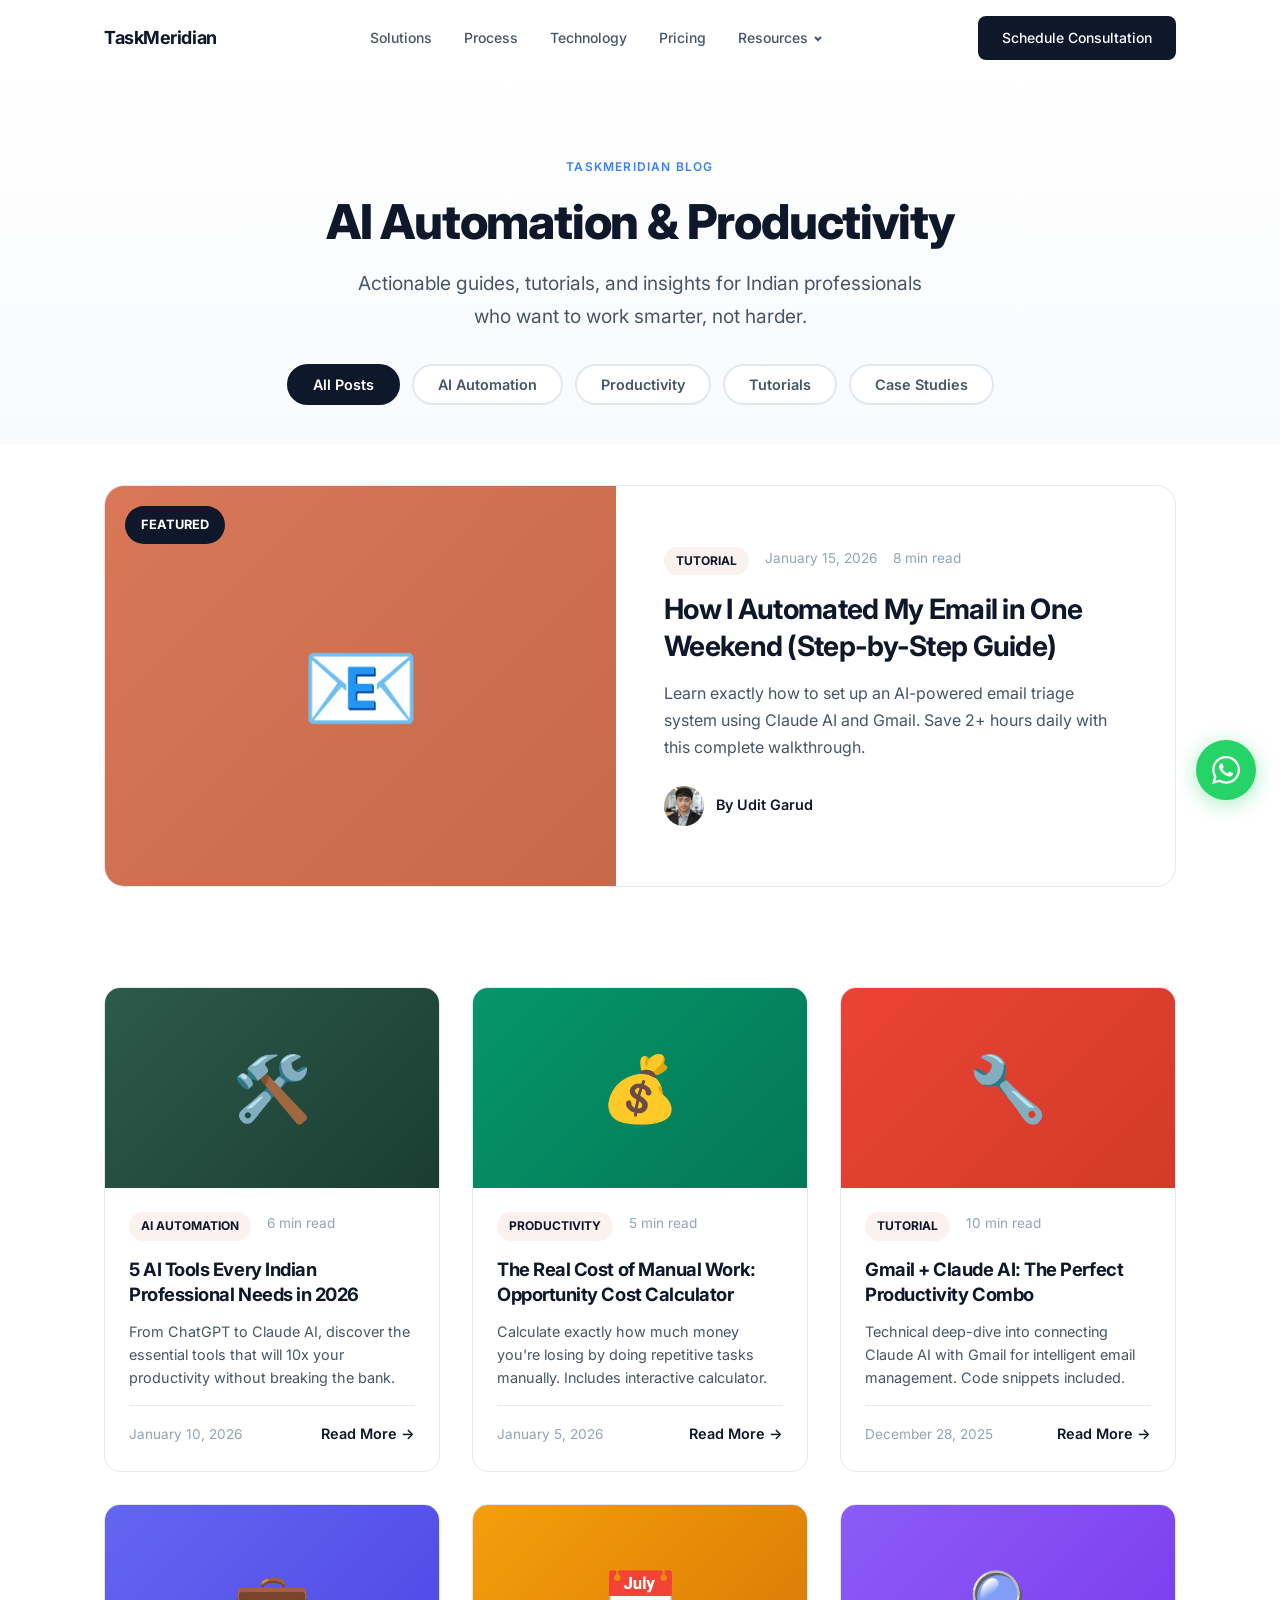
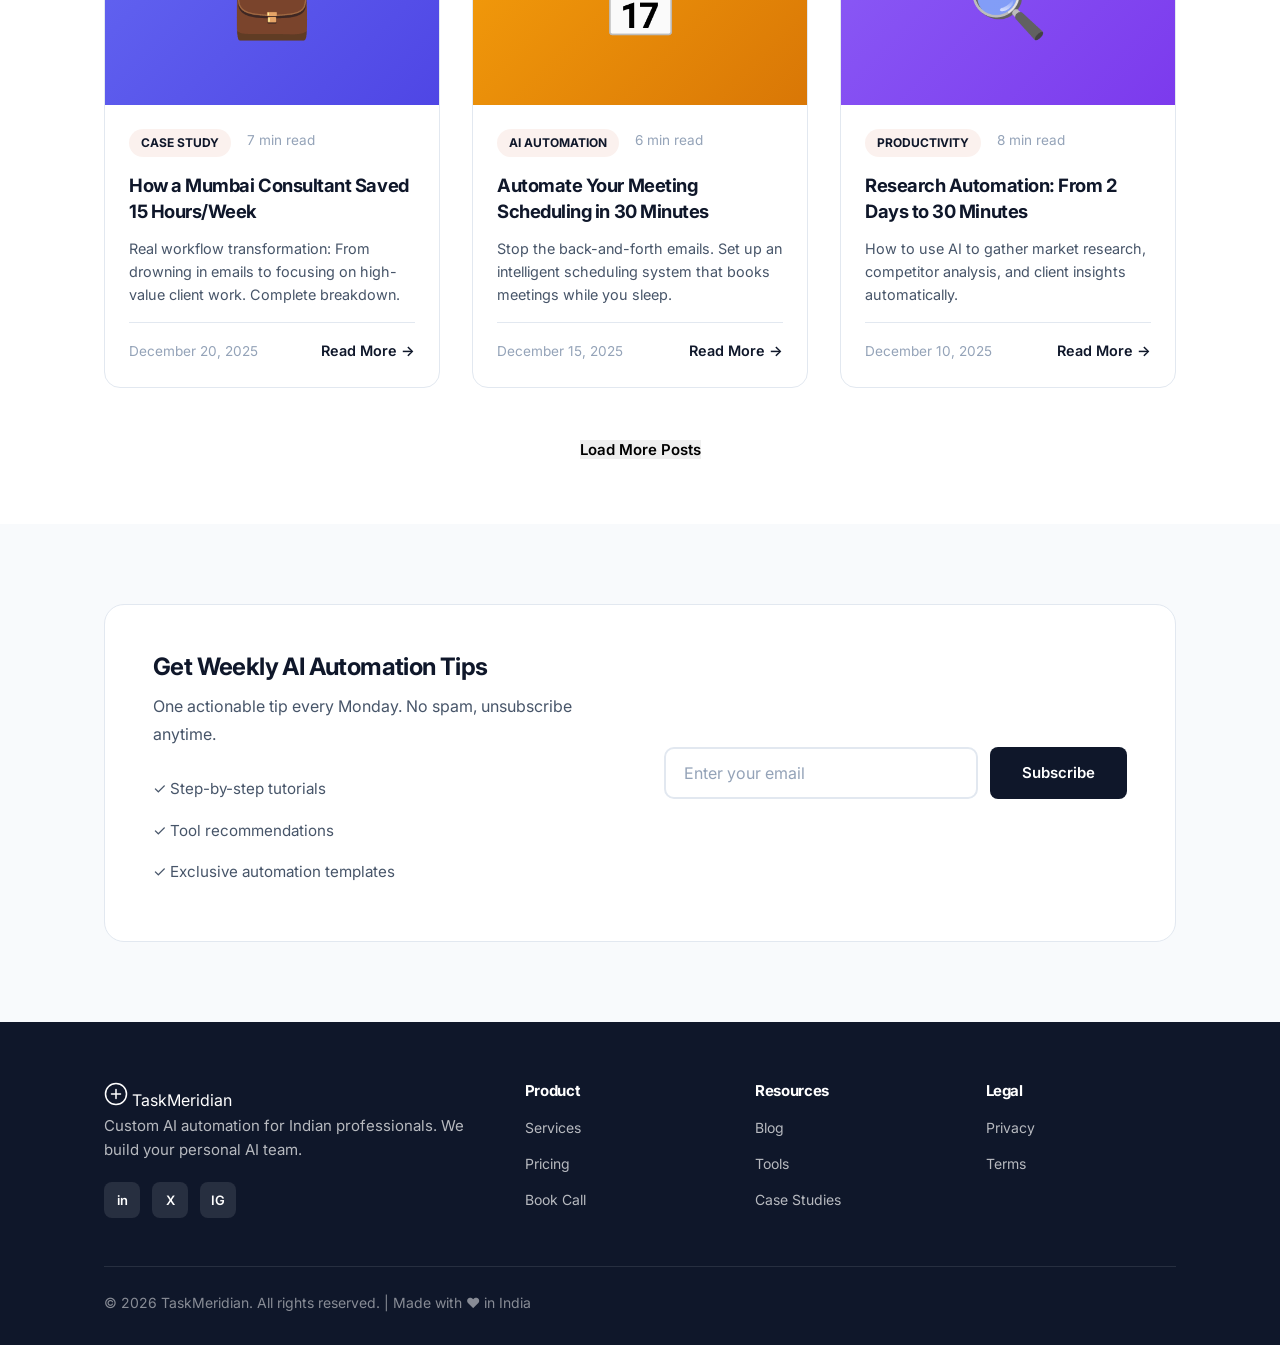
==== commit 571654e0: "Redesign navbar, remove all announcement banners, update section IDs" ====
--- a/blog.html
+++ b/blog.html
@@ -29,31 +29,28 @@
     <link rel="stylesheet" href="blog.css">
 </head>
 <body>
-    <!-- Trust Banner -->
-    <div class="trust-banner-top">
-        <div class="container">
-            <p><span class="icon">🚀</span> <strong>Limited Beta Access</strong> — First 50 members get founding pricing.</p>
-        </div>
-    </div>
-
     <!-- Navigation -->
-    <nav class="nav">
-        <div class="nav-inner">
-            <a href="index.html" class="logo">
-                <svg width="32" height="32" viewBox="0 0 32 32" fill="none">
-                    <circle cx="16" cy="16" r="14" stroke="currentColor" stroke-width="2"/>
-                    <path d="M10 16h12M16 10v12" stroke="currentColor" stroke-width="2" stroke-linecap="round"/>
-                </svg>
-                <span>TaskMeridian</span>
-            </a>
+    <nav class="navbar">
+        <div class="nav-container">
+            <a href="index.html" class="nav-logo">TaskMeridian</a>
             <div class="nav-links">
-                <a href="index.html#services">Services</a>
-                <a href="blog.html" class="active">Blog</a>
-                <a href="resources.html">Resources</a>
-                <a href="case-studies.html">Case Studies</a>
+                <a href="index.html#solutions">Solutions</a>
+                <a href="index.html#process">Process</a>
+                <a href="index.html#technology">Technology</a>
                 <a href="index.html#pricing">Pricing</a>
-            </div>
-            <a href="index.html#book" class="nav-cta">Book Free Call</a>
+                <div class="nav-dropdown">
+                    <a href="#" class="dropdown-trigger">Resources <svg width="12" height="12" viewBox="0 0 12 12" fill="none" stroke="currentColor" stroke-width="2"><path d="M3 5l3 3 3-3"/></svg></a>
+                    <div class="dropdown-menu">
+                        <a href="blog.html">Blog</a>
+                        <a href="case-studies.html">Case Studies</a>
+                        <a href="resources.html">Tools & Templates</a>
+                    </div>
+                </div>
+            </div>
+            <a href="index.html#book" class="nav-cta">Schedule Consultation</a>
+            <button class="nav-hamburger" aria-label="Menu">
+                <span></span><span></span><span></span>
+            </button>
         </div>
     </nav>
 
--- a/styles.css
+++ b/styles.css
@@ -56,6 +56,7 @@
     color: var(--text-primary);
     background: var(--white);
     -webkit-font-smoothing: antialiased;
+    padding-top: 72px;
 }
 
 .container {
@@ -195,95 +196,167 @@
 }
 
 /* ========================================
-   TRUST BANNER TOP
-   ======================================== */
-.trust-banner-top {
-    background: var(--primary);
-    color: var(--white);
+   NAVIGATION
+   ======================================== */
+.navbar {
+    position: fixed;
+    top: 0;
+    left: 0;
+    right: 0;
+    z-index: 1000;
+    background: rgba(255, 255, 255, 0.92);
+    backdrop-filter: blur(12px);
+    -webkit-backdrop-filter: blur(12px);
+    border-bottom: 1px solid transparent;
+    transition: all 0.3s ease;
+    padding: 16px 0;
+}
+
+.navbar.scrolled {
+    border-bottom-color: #E2E8F0;
     padding: 12px 0;
-    text-align: center;
-    font-size: 14px;
-}
-
-.trust-banner-top strong {
-    font-weight: 600;
-}
-
-#spots-left {
-    background: rgba(255,255,255,0.15);
-    padding: 2px 10px;
-    border-radius: 100px;
-    font-size: 12px;
-    margin-left: 8px;
-}
-
-/* ========================================
-   NAVIGATION
-   ======================================== */
-.nav {
-    position: sticky;
-    top: 0;
-    background: rgba(255,255,255,0.98);
-    backdrop-filter: blur(20px);
-    border-bottom: 1px solid var(--border);
-    z-index: 100;
-}
-
-.nav-inner {
-    display: flex;
-    align-items: center;
-    justify-content: space-between;
-    height: 72px;
-    max-width: var(--max-width);
+}
+
+.nav-container {
+    max-width: 1120px;
     margin: 0 auto;
     padding: 0 24px;
-}
-
-.logo {
-    display: flex;
-    align-items: center;
-    gap: 10px;
+    display: flex;
+    align-items: center;
+    justify-content: space-between;
+}
+
+.nav-logo {
+    font-size: 18px;
+    font-weight: 700;
+    color: #0F172A;
     text-decoration: none;
-    color: var(--text-primary);
-    font-weight: 700;
-    font-size: 1.1rem;
-}
-
-.logo svg {
-    color: var(--primary);
+    letter-spacing: -0.025em;
 }
 
 .nav-links {
     display: flex;
+    align-items: center;
     gap: 32px;
 }
 
 .nav-links a {
-    font-size: 15px;
+    font-size: 14px;
     font-weight: 500;
-    color: var(--text-secondary);
+    color: #475569;
     text-decoration: none;
+    position: relative;
+    transition: color 0.2s ease;
+}
+
+.nav-links a:hover {
+    color: #0F172A;
+}
+
+.nav-links a::after {
+    content: '';
+    position: absolute;
+    bottom: -4px;
+    left: 0;
+    width: 0;
+    height: 2px;
+    background: #0F172A;
+    transition: width 0.2s ease;
+}
+
+.nav-links a:hover::after {
+    width: 100%;
+}
+
+.nav-cta {
+    background: #0F172A;
+    color: white;
+    text-decoration: none;
+    padding: 10px 24px;
+    border-radius: 8px;
+    font-size: 14px;
+    font-weight: 500;
     transition: all 0.2s ease;
 }
 
-.nav-links a:hover {
-    color: var(--primary);
-}
-
-.nav-cta {
-    padding: 10px 20px;
-    background: var(--primary);
-    color: var(--white);
+.nav-cta:hover {
+    background: #1E293B;
+    transform: scale(1.02);
+    color: white;
+}
+
+/* Dropdown */
+.nav-dropdown {
+    position: relative;
+}
+
+.dropdown-trigger {
+    display: flex;
+    align-items: center;
+    gap: 4px;
+}
+
+.dropdown-trigger::after {
+    display: none;
+}
+
+.dropdown-menu {
+    position: absolute;
+    top: calc(100% + 12px);
+    left: -16px;
+    background: white;
+    border: 1px solid #E2E8F0;
+    border-radius: 12px;
+    padding: 8px;
+    min-width: 200px;
+    opacity: 0;
+    visibility: hidden;
+    transform: translateY(-8px);
+    transition: all 0.2s ease;
+    box-shadow: 0 4px 24px rgba(0,0,0,0.08);
+}
+
+.nav-dropdown:hover .dropdown-menu {
+    opacity: 1;
+    visibility: visible;
+    transform: translateY(0);
+}
+
+.dropdown-menu a {
+    display: block;
+    padding: 10px 16px;
+    border-radius: 8px;
     font-size: 14px;
-    font-weight: 600;
-    border-radius: 8px;
+    color: #475569;
     text-decoration: none;
+}
+
+.dropdown-menu a:hover {
+    background: #F8FAFC;
+    color: #0F172A;
+}
+
+.dropdown-menu a::after {
+    display: none;
+}
+
+/* Hamburger for mobile */
+.nav-hamburger {
+    display: none;
+    background: none;
+    border: none;
+    cursor: pointer;
+    flex-direction: column;
+    gap: 5px;
+    padding: 4px;
+}
+
+.nav-hamburger span {
+    width: 24px;
+    height: 2px;
+    background: #0F172A;
+    border-radius: 2px;
     transition: all 0.2s ease;
-}
-
-.nav-cta:hover {
-    background: var(--secondary);
-    color: var(--white);
 }
 
 /* ========================================
@@ -2884,6 +2957,37 @@
     
     .nav-links {
         display: none;
+        position: fixed;
+        top: 60px;
+        left: 0;
+        right: 0;
+        background: white;
+        flex-direction: column;
+        padding: 24px;
+        border-bottom: 1px solid #E2E8F0;
+        gap: 16px;
+    }
+    
+    .nav-links.active {
+        display: flex;
+    }
+    
+    .nav-cta {
+        display: none;
+    }
+    
+    .nav-hamburger {
+        display: flex;
+    }
+    
+    .dropdown-menu {
+        position: static;
+        opacity: 1;
+        visibility: visible;
+        transform: none;
+        box-shadow: none;
+        border: none;
+        padding-left: 16px;
     }
     
     .hero-stats-row {
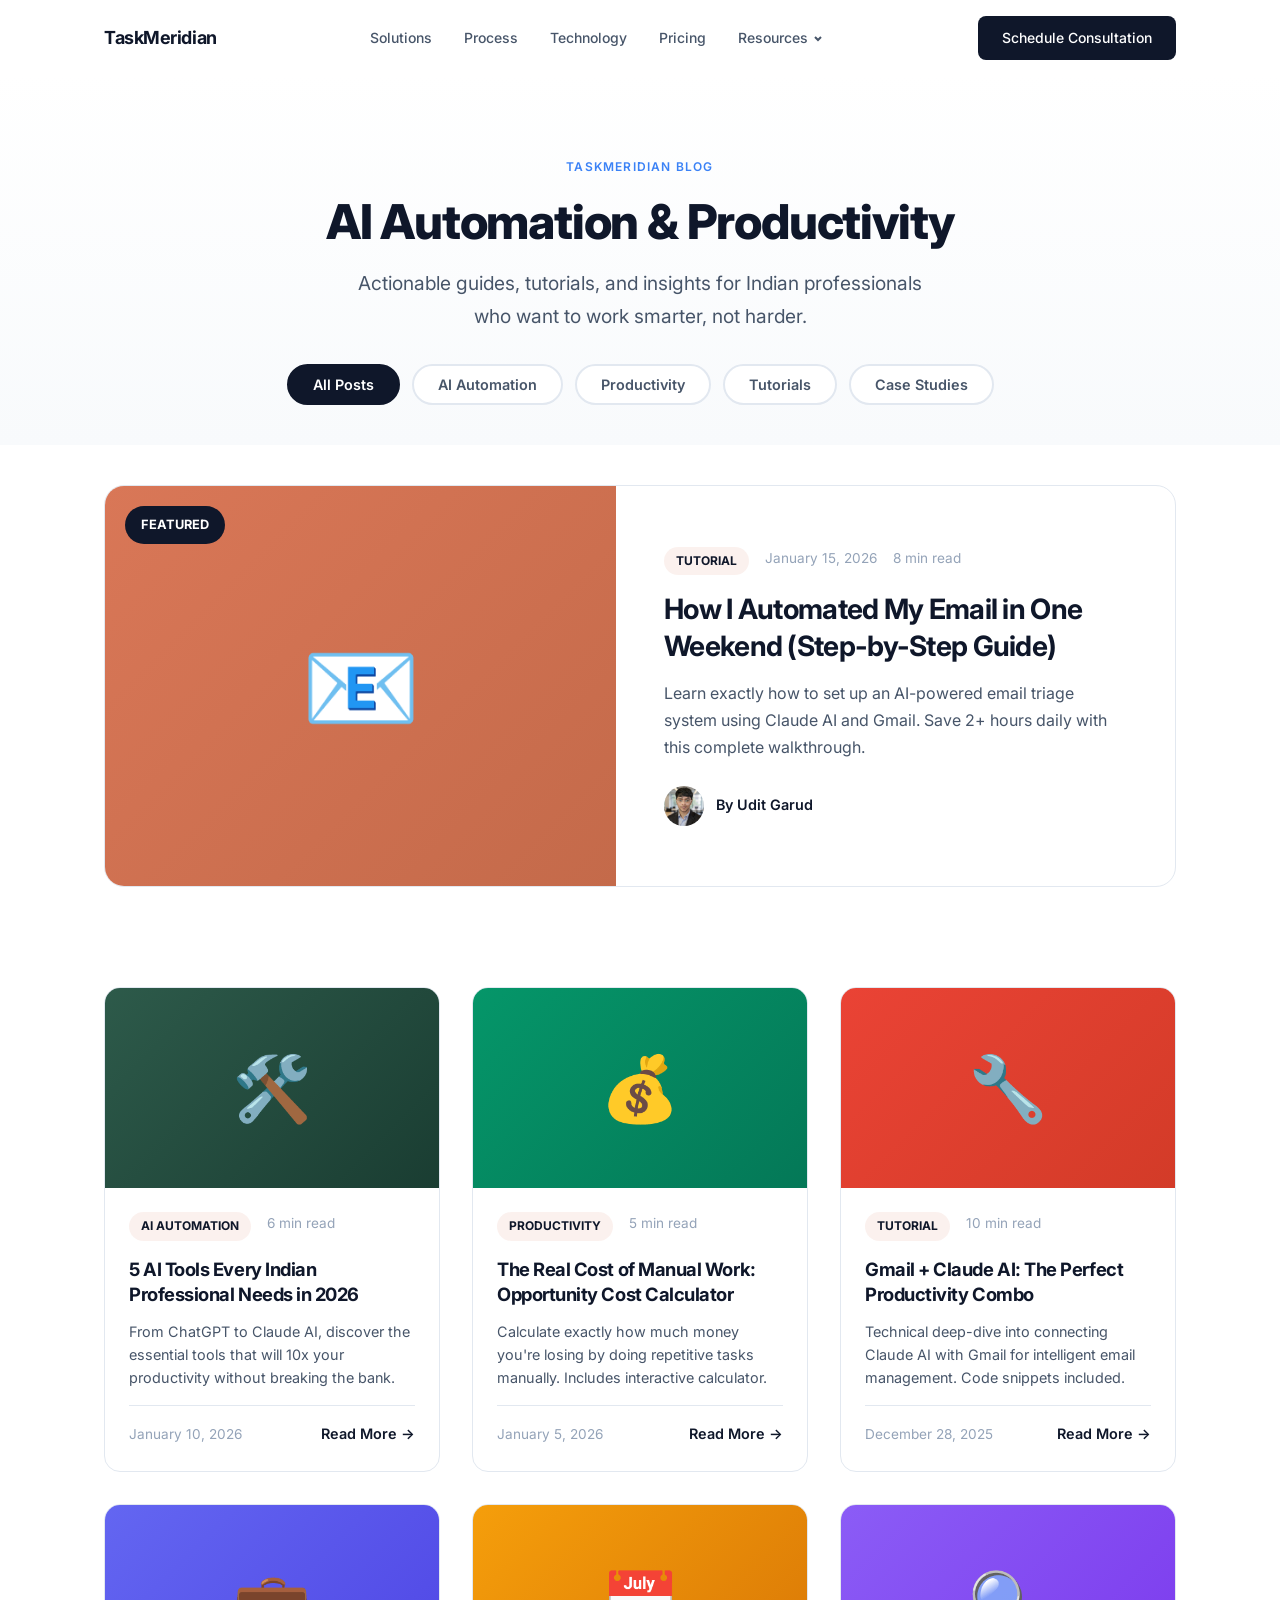
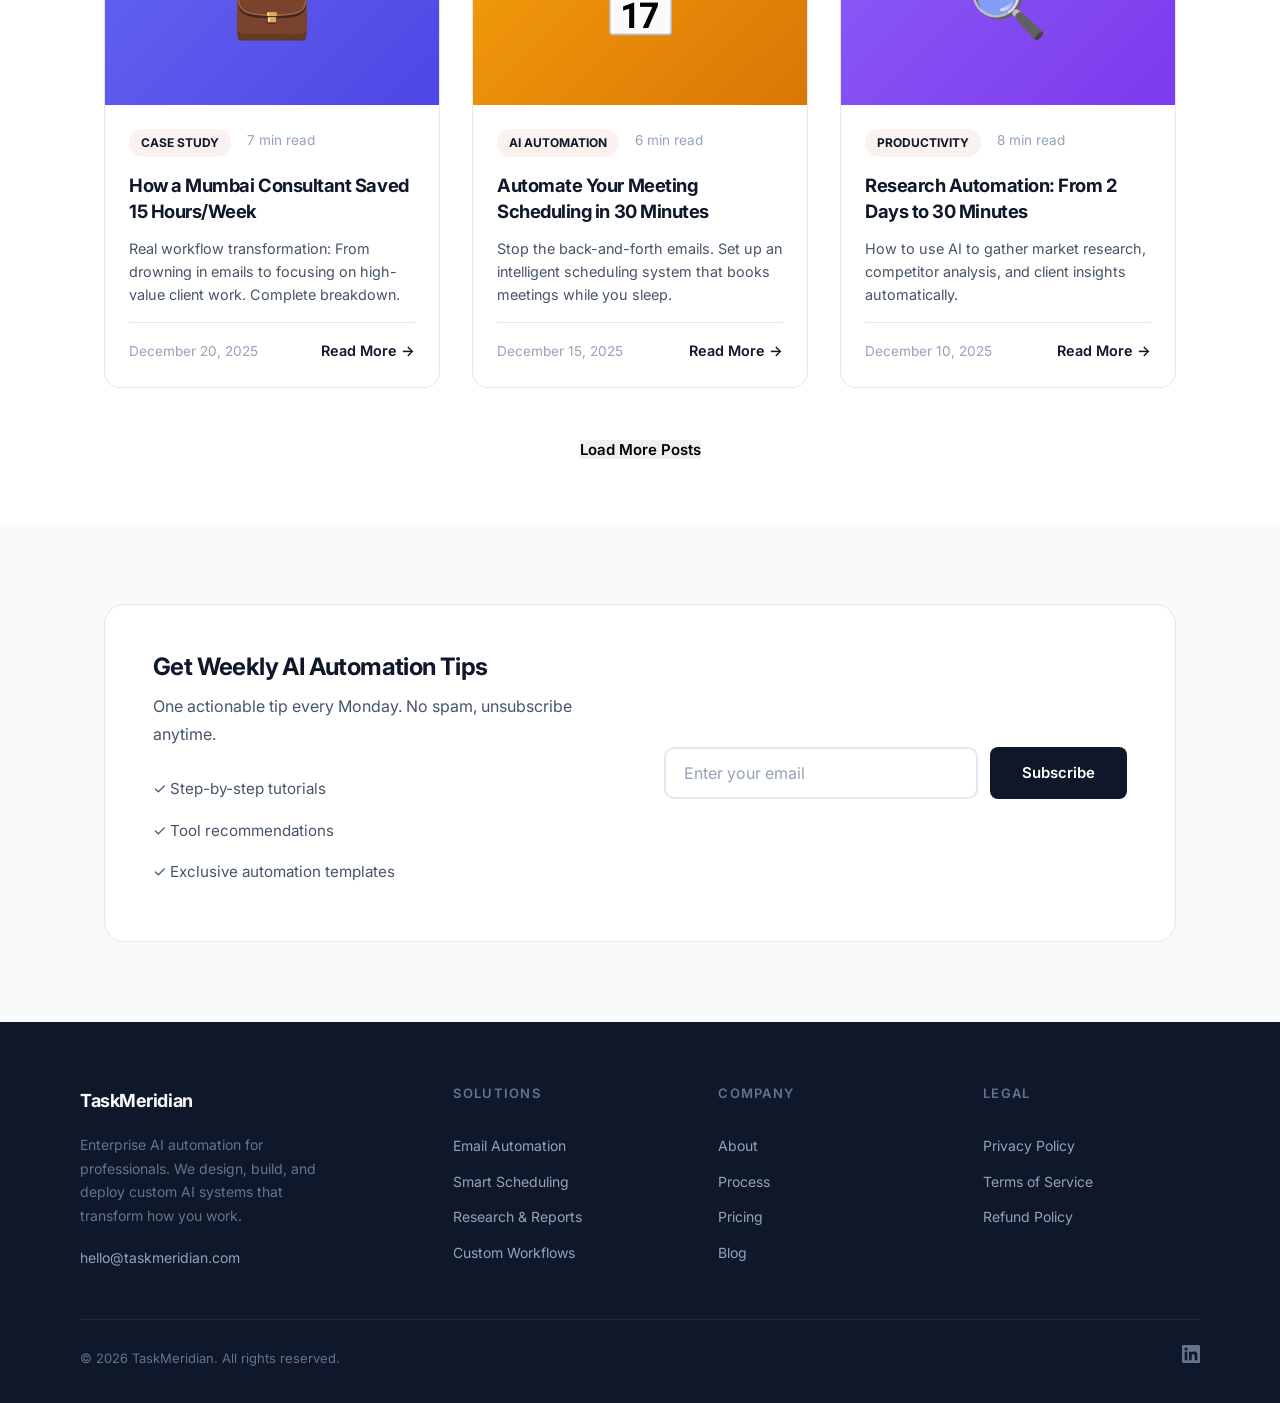
==== commit 2bbe84a1: "Fix brand mismatch, remove floating widgets, redesign footer across all pages" ====
--- a/blog.html
+++ b/blog.html
@@ -274,54 +274,43 @@
     </section>
 
     <!-- Footer -->
-    <footer class="footer">
-        <div class="container">
+    <footer class="site-footer">
+        <div class="footer-container">
             <div class="footer-grid">
                 <div class="footer-brand">
-                    <a href="index.html" class="logo">
-                        <svg width="24" height="24" viewBox="0 0 32 32" fill="none">
-                            <circle cx="16" cy="16" r="14" stroke="currentColor" stroke-width="2"/>
-                            <path d="M10 16h12M16 10v12" stroke="currentColor" stroke-width="2" stroke-linecap="round"/>
-                        </svg>
-                        <span>TaskMeridian</span>
-                    </a>
-                    <p>Custom AI automation for Indian professionals. We build your personal AI team.</p>
-                    <div class="footer-social">
-                        <a href="https://www.linkedin.com/in/udit-garud-657547246/" target="_blank" aria-label="LinkedIn">in</a>
-                        <a href="#" aria-label="Twitter">X</a>
-                        <a href="#" aria-label="Instagram">IG</a>
-                    </div>
-                </div>
-                <div class="footer-links">
-                    <h4>Product</h4>
-                    <a href="index.html#services">Services</a>
+                    <a href="index.html" class="footer-logo">TaskMeridian</a>
+                    <p class="footer-description">Enterprise AI automation for professionals. We design, build, and deploy custom AI systems that transform how you work.</p>
+                    <a href="mailto:hello@taskmeridian.com" class="footer-email">hello@taskmeridian.com</a>
+                </div>
+                <div class="footer-column">
+                    <h4 class="footer-heading">Solutions</h4>
+                    <a href="index.html#solutions">Email Automation</a>
+                    <a href="index.html#solutions">Smart Scheduling</a>
+                    <a href="index.html#solutions">Research & Reports</a>
+                    <a href="index.html#solutions">Custom Workflows</a>
+                </div>
+                <div class="footer-column">
+                    <h4 class="footer-heading">Company</h4>
+                    <a href="index.html#about">About</a>
+                    <a href="index.html#process">Process</a>
                     <a href="index.html#pricing">Pricing</a>
-                    <a href="index.html#book">Book Call</a>
-                </div>
-                <div class="footer-links">
-                    <h4>Resources</h4>
                     <a href="blog.html">Blog</a>
-                    <a href="resources.html">Tools</a>
-                    <a href="case-studies.html">Case Studies</a>
-                </div>
-                <div class="footer-links">
-                    <h4>Legal</h4>
-                    <a href="index.html#legal" onclick="showLegalTab('privacy')">Privacy</a>
-                    <a href="index.html#legal" onclick="showLegalTab('terms')">Terms</a>
+                </div>
+                <div class="footer-column">
+                    <h4 class="footer-heading">Legal</h4>
+                    <a href="privacy-policy.html">Privacy Policy</a>
+                    <a href="terms-of-service.html">Terms of Service</a>
+                    <a href="refund-policy.html">Refund Policy</a>
                 </div>
             </div>
             <div class="footer-bottom">
-                <p>&copy; 2026 TaskMeridian. All rights reserved. | Made with ❤️ in India</p>
+                <span class="footer-copyright">&copy; 2026 TaskMeridian. All rights reserved.</span>
+                <a href="https://www.linkedin.com/in/udit-garud-657547246/" target="_blank" rel="noopener" class="footer-social" aria-label="LinkedIn">
+                    <svg width="18" height="18" viewBox="0 0 24 24" fill="currentColor"><path d="M20.447 20.452h-3.554v-5.569c0-1.328-.027-3.037-1.852-3.037-1.853 0-2.136 1.445-2.136 2.939v5.667H9.351V9h3.414v1.561h.046c.477-.9 1.637-1.85 3.37-1.85 3.601 0 4.267 2.37 4.267 5.455v6.286zM5.337 7.433a2.062 2.062 0 01-2.063-2.065 2.064 2.064 0 112.063 2.065zm1.782 13.019H3.555V9h3.564v11.452zM22.225 0H1.771C.792 0 0 .774 0 1.729v20.542C0 23.227.792 24 1.771 24h20.451C23.2 24 24 23.227 24 22.271V1.729C24 .774 23.2 0 22.222 0h.003z"/></svg>
+                </a>
             </div>
         </div>
     </footer>
-
-    <!-- WhatsApp Floating Button -->
-    <a href="https://wa.me/918421884545" class="whatsapp-float" target="_blank" data-cta="whatsapp-float" aria-label="Chat on WhatsApp">
-        <svg width="28" height="28" viewBox="0 0 24 24" fill="currentColor">
-            <path d="M17.472 14.382c-.297-.149-1.758-.867-2.03-.967-.273-.099-.471-.148-.67.15-.197.297-.767.966-.94 1.164-.173.199-.347.223-.644.075-.297-.15-1.255-.463-2.39-1.475-.883-.788-1.48-1.761-1.653-2.059-.173-.297-.018-.458.13-.606.134-.133.298-.347.446-.52.149-.174.198-.298.298-.497.099-.198.05-.371-.025-.52-.075-.149-.669-1.612-.916-2.207-.242-.579-.487-.5-.669-.51-.173-.008-.371-.01-.57-.01-.198 0-.52.074-.792.372-.272.297-1.04 1.016-1.04 2.479 0 1.462 1.065 2.875 1.213 3.074.149.198 2.096 3.2 5.077 4.487.709.306 1.262.489 1.694.625.712.227 1.36.195 1.871.118.571-.085 1.758-.719 2.006-1.413.248-.694.248-1.289.173-1.413-.074-.124-.272-.198-.57-.347m-5.421 7.403h-.004a9.87 9.87 0 01-5.031-1.378l-.361-.214-3.741.982.998-3.648-.235-.374a9.86 9.86 0 01-1.51-5.26c.001-5.45 4.436-9.884 9.888-9.884 2.64 0 5.122 1.03 6.988 2.898a9.825 9.825 0 012.893 6.994c-.003 5.45-4.437 9.884-9.885 9.884m8.413-18.297A11.815 11.815 0 0012.05 0C5.495 0 .16 5.335.157 11.892c0 2.096.547 4.142 1.588 5.945L.057 24l6.305-1.654a11.882 11.882 0 005.683 1.448h.005c6.554 0 11.89-5.335 11.893-11.893a11.821 11.821 0 00-3.48-8.413z"/>
-        </svg>
-    </a>
 
     <script src="blog.js"></script>
     
--- a/styles.css
+++ b/styles.css
@@ -363,140 +363,188 @@
    HERO
    ======================================== */
 .hero {
-    padding: var(--section-padding) 0;
+    position: relative;
+    min-height: 90vh;
+    display: flex;
+    align-items: center;
+    justify-content: center;
+    background: #0B1120;
+    overflow: hidden;
+    padding: 120px 24px 80px;
+}
+
+.hero-bg-pattern {
+    position: absolute;
+    top: 0; left: 0; right: 0; bottom: 0;
+    background-image: 
+        radial-gradient(circle at 25% 25%, rgba(59, 130, 246, 0.06) 0%, transparent 50%),
+        radial-gradient(circle at 75% 75%, rgba(99, 102, 241, 0.04) 0%, transparent 50%);
+    pointer-events: none;
+    z-index: 0;
+}
+
+/* Subtle grid pattern overlay */
+.hero-bg-pattern::before {
+    content: '';
+    position: absolute;
+    top: 0; left: 0; right: 0; bottom: 0;
+    background-image: linear-gradient(rgba(255,255,255,0.03) 1px, transparent 1px),
+                      linear-gradient(90deg, rgba(255,255,255,0.03) 1px, transparent 1px);
+    background-size: 60px 60px;
+}
+
+.hero-container {
+    position: relative;
+    z-index: 1;
+    max-width: 880px;
+    margin: 0 auto;
     text-align: center;
-    background: var(--bg-light);
-}
-
-.hero-badge {
+}
+
+.hero-content {
+    display: flex;
+    flex-direction: column;
+    align-items: center;
+}
+
+.hero-eyebrow {
     display: inline-block;
-    background: rgba(59, 130, 246, 0.1);
-    color: var(--accent);
-    padding: 8px 20px;
-    border-radius: 100px;
+    text-transform: uppercase;
+    letter-spacing: 3px;
+    font-size: 12px;
+    font-weight: 600;
+    color: #94A3B8;
+    margin-bottom: 24px;
+}
+
+.hero-headline {
+    font-size: clamp(36px, 5vw, 64px);
+    font-weight: 700;
+    color: #F8FAFC;
+    line-height: 1.1;
+    letter-spacing: -0.03em;
+    margin: 0 0 24px 0;
+}
+
+.hero-subheadline {
+    font-size: 18px;
+    line-height: 1.7;
+    color: #94A3B8;
+    max-width: 640px;
+    margin: 0 auto 40px;
+}
+
+.hero-cta-row {
+    display: flex;
+    gap: 16px;
+    align-items: center;
+    flex-wrap: wrap;
+    justify-content: center;
+}
+
+.hero-cta-primary {
+    background: #FFFFFF;
+    color: #0F172A;
+    padding: 14px 32px;
+    border-radius: 8px;
+    font-weight: 600;
+    font-size: 15px;
+    text-decoration: none;
+    transition: all 0.2s ease;
+    border: none;
+}
+.hero-cta-primary:hover {
+    box-shadow: 0 8px 32px rgba(255, 255, 255, 0.15);
+    transform: translateY(-1px);
+}
+
+.hero-cta-secondary {
+    background: transparent;
+    color: #CBD5E1;
+    padding: 14px 32px;
+    border-radius: 8px;
+    font-weight: 600;
+    font-size: 15px;
+    text-decoration: none;
+    border: 1px solid #334155;
+    transition: all 0.2s ease;
+}
+.hero-cta-secondary:hover {
+    border-color: #F8FAFC;
+    color: #F8FAFC;
+}
+
+.hero-trust-bar {
+    margin-top: 80px;
+    display: flex;
+    flex-direction: column;
+    align-items: center;
+    gap: 20px;
+}
+
+.hero-trust-label {
+    font-size: 12px;
+    text-transform: uppercase;
+    letter-spacing: 2px;
+    font-weight: 500;
+    color: #475569;
+}
+
+.hero-trust-logos {
+    display: flex;
+    align-items: center;
+    gap: 32px;
+    flex-wrap: wrap;
+    justify-content: center;
+}
+
+.trust-logo-item {
     font-size: 14px;
-    font-weight: 600;
-    margin-bottom: 24px;
-}
-
-.icon-star {
-    color: #fbbf24;
-    margin-right: 6px;
-}
-
-.hero-title {
-    font-size: clamp(2.5rem, 5vw, 4rem);
-    font-weight: 800;
-    line-height: 1.1;
-    letter-spacing: -0.025em;
-    margin-bottom: 20px;
-    max-width: 900px;
-    margin-left: auto;
-    margin-right: auto;
-}
-
-.hero-subtitle {
-    font-size: 1.25rem;
-    color: var(--text-secondary);
-    max-width: 650px;
-    margin: 0 auto 32px;
-    line-height: 1.6;
-}
-
-.hero-stats-row {
-    display: flex;
-    justify-content: center;
-    gap: 48px;
-    margin-bottom: 32px;
-}
-
-.h-stat {
-    text-align: center;
-}
-
-.h-num {
-    display: block;
-    font-size: 2rem;
-    font-weight: 800;
-    color: var(--primary);
-}
-
-.h-label {
-    font-size: 14px;
-    color: var(--text-muted);
     font-weight: 500;
-}
-
-.hero-ctas {
-    margin-bottom: 32px;
-}
-
-.cta-subtext {
-    font-size: 15px;
-    color: var(--text-muted);
-    margin-top: 16px;
-}
-
-.cta-guarantee {
-    font-size: 14px;
-    color: var(--text-muted);
-    margin-top: 16px;
-}
-
-.icon-bolt {
-    color: var(--accent);
-    margin-right: 6px;
-}
-
-.hero-trust {
-    display: flex;
-    align-items: center;
-    justify-content: center;
-    gap: 16px;
-    flex-wrap: wrap;
-}
-
-.trust-avatars {
-    display: flex;
-}
-
-.trust-avatars img {
-    width: 40px;
-    height: 40px;
-    border-radius: 50%;
-    border: 3px solid var(--white);
-    margin-left: -10px;
-    background: var(--bg-light);
-}
-
-.trust-avatars img:first-child {
-    margin-left: 0;
-}
-
-.hero-trust p {
-    font-size: 14px;
-    color: var(--text-secondary);
-    margin-bottom: 0;
-}
-
-.hero-trust strong {
-    color: var(--success);
-}
-
-.trust-badge-beta {
-    display: inline-flex;
-    align-items: center;
-    gap: 8px;
-    background: var(--primary);
-    color: var(--white);
-    padding: 10px 20px;
-    border-radius: 100px;
-    font-size: 14px;
-    font-weight: 600;
-}
-
-.beta-icon {
-    font-size: 1.1rem;
+    color: #475569;
+    opacity: 0.6;
+    transition: opacity 0.2s ease;
+    padding: 8px 16px;
+    border: 1px solid #1E293B;
+    border-radius: 6px;
+}
+.trust-logo-item:hover {
+    opacity: 1;
+    color: #94A3B8;
+    border-color: #334155;
+}
+
+/* Mobile adjustments */
+@media (max-width: 768px) {
+    .hero {
+        min-height: auto;
+        padding: 100px 20px 60px;
+    }
+    .hero-headline {
+        font-size: 32px;
+    }
+    .hero-subheadline {
+        font-size: 16px;
+    }
+    .hero-cta-row {
+        flex-direction: column;
+        width: 100%;
+    }
+    .hero-cta-primary,
+    .hero-cta-secondary {
+        width: 100%;
+        text-align: center;
+    }
+    .hero-trust-bar {
+        margin-top: 48px;
+    }
+    .hero-trust-logos {
+        gap: 12px;
+    }
+    .trust-logo-item {
+        font-size: 12px;
+        padding: 6px 12px;
+    }
 }
 
 /* ========================================
@@ -1674,67 +1722,6 @@
 .result-desc {
     font-size: 14px;
     color: var(--text-muted);
-}
-
-/* Beta Program Banner */
-.beta-program-banner {
-    background: var(--bg-light);
-    border: 2px solid var(--primary);
-    border-radius: 20px;
-    padding: 48px;
-    text-align: center;
-    max-width: 700px;
-    margin: 0 auto;
-    position: relative;
-}
-
-.beta-icon-large {
-    font-size: 4rem;
-    margin-bottom: 16px;
-}
-
-.beta-program-banner h3 {
-    font-size: 1.5rem;
-    font-weight: 700;
-    margin-bottom: 12px;
-    color: var(--text-primary);
-}
-
-.beta-program-banner > p {
-    font-size: 16px;
-    color: var(--text-secondary);
-    margin-bottom: 24px;
-}
-
-.beta-benefits {
-    list-style: none;
-    text-align: left;
-    max-width: 400px;
-    margin: 0 auto 32px;
-}
-
-.beta-benefits li {
-    padding: 10px 0;
-    font-size: 15px;
-    color: var(--text-secondary);
-    display: flex;
-    align-items: center;
-    gap: 10px;
-    border-bottom: 1px solid var(--border);
-}
-
-.beta-benefits li:last-child {
-    border-bottom: none;
-}
-
-.beta-benefits .check {
-    color: var(--success);
-    font-weight: 700;
-    font-size: 1.1rem;
-}
-
-.beta-benefits strong {
-    color: var(--text-primary);
 }
 
 /* ========================================
@@ -2350,270 +2337,119 @@
 /* ========================================
    FOOTER
    ======================================== */
-.footer {
-    padding: 60px 0 30px;
-    background: var(--primary);
-    color: var(--white);
+.site-footer {
+    background: #0F172A;
+    padding: 64px 24px 32px;
+}
+
+.footer-container {
+    max-width: 1120px;
+    margin: 0 auto;
 }
 
 .footer-grid {
     display: grid;
-    grid-template-columns: 2fr 1fr 1fr 1fr;
-    gap: 40px;
+    grid-template-columns: 1.5fr 1fr 1fr 1fr;
+    gap: 48px;
     margin-bottom: 48px;
 }
 
-.footer-brand .logo {
-    color: var(--white);
+.footer-logo {
+    font-size: 18px;
+    font-weight: 700;
+    color: #F8FAFC;
+    text-decoration: none;
+    letter-spacing: -0.025em;
+    display: inline-block;
     margin-bottom: 16px;
 }
 
-.footer-brand p {
-    font-size: 15px;
-    color: rgba(255,255,255,0.7);
-    line-height: 1.6;
-    margin-bottom: 20px;
-}
-
-.footer-social {
-    display: flex;
-    gap: 12px;
-}
-
-.footer-social a {
-    width: 36px;
-    height: 36px;
-    background: rgba(255,255,255,0.1);
-    border-radius: 8px;
-    display: flex;
-    align-items: center;
-    justify-content: center;
+.footer-description {
+    font-size: 14px;
+    line-height: 1.7;
+    color: #64748B;
+    max-width: 260px;
+    margin: 0 0 16px 0;
+}
+
+.footer-email {
+    font-size: 14px;
+    color: #94A3B8;
+    text-decoration: none;
+    transition: color 0.2s ease;
+}
+
+.footer-email:hover {
+    color: #F8FAFC;
+}
+
+.footer-heading {
     font-size: 13px;
+    text-transform: uppercase;
+    letter-spacing: 0.1em;
     font-weight: 600;
-    color: var(--white);
-    text-decoration: none;
-    transition: all 0.2s ease;
-}
-
-.footer-social a:hover {
-    background: var(--accent);
-}
-
-.footer-links {
+    color: #64748B;
+    margin: 0 0 20px 0;
+}
+
+.footer-column {
     display: flex;
     flex-direction: column;
     gap: 12px;
 }
 
-.footer-links h4 {
-    font-size: 15px;
-    font-weight: 700;
-    margin-bottom: 4px;
-    color: var(--white);
-}
-
-.footer-links a {
+.footer-column a {
     font-size: 14px;
-    color: rgba(255,255,255,0.7);
+    color: #94A3B8;
     text-decoration: none;
-    transition: color 0.2s;
-}
-
-.footer-links a:hover {
-    color: var(--white);
+    transition: color 0.2s ease;
+}
+
+.footer-column a:hover {
+    color: #F8FAFC;
 }
 
 .footer-bottom {
+    border-top: 1px solid #1E293B;
     padding-top: 24px;
-    border-top: 1px solid rgba(255,255,255,0.1);
-}
-
-.footer-bottom p {
-    font-size: 14px;
-    color: rgba(255,255,255,0.5);
-    margin-bottom: 0;
-}
-
-/* ========================================
-   NEWSLETTER POPUP
-   ======================================== */
-.newsletter-popup {
-    position: fixed;
-    top: 0;
-    left: 0;
-    width: 100%;
-    height: 100%;
-    z-index: 10000;
-    display: none;
-    align-items: center;
-    justify-content: center;
-}
-
-.newsletter-popup.active {
-    display: flex;
-}
-
-.popup-overlay {
-    position: absolute;
-    top: 0;
-    left: 0;
-    width: 100%;
-    height: 100%;
-    background: rgba(0,0,0,0.5);
-}
-
-.popup-content {
-    position: relative;
-    background: var(--white);
-    padding: 48px;
-    border-radius: 20px;
-    max-width: 450px;
-    width: 90%;
-    box-shadow: 0 20px 60px rgba(0,0,0,0.3);
-    animation: popupSlide 0.3s ease;
-}
-
-@keyframes popupSlide {
-    from {
-        opacity: 0;
-        transform: translateY(20px);
-    }
-    to {
-        opacity: 1;
-        transform: translateY(0);
-    }
-}
-
-.popup-close {
-    position: absolute;
-    top: 16px;
-    right: 16px;
-    width: 32px;
-    height: 32px;
-    background: none;
-    border: none;
-    font-size: 1.5rem;
-    color: var(--text-muted);
-    cursor: pointer;
-    transition: color 0.2s;
-}
-
-.popup-close:hover {
-    color: var(--text-primary);
-}
-
-.popup-header {
-    text-align: center;
-    margin-bottom: 24px;
-}
-
-.popup-icon {
-    font-size: 3rem;
-    display: block;
-    margin-bottom: 16px;
-}
-
-.popup-header h3 {
-    font-size: 1.5rem;
-    font-weight: 700;
-    margin-bottom: 8px;
-}
-
-.popup-header p {
-    font-size: 15px;
-    color: var(--text-secondary);
-    margin-bottom: 0;
-}
-
-.popup-form {
-    margin-bottom: 16px;
-}
-
-.popup-form .form-group {
-    margin-bottom: 16px;
-}
-
-.popup-form input {
-    width: 100%;
-    padding: 14px 18px;
-    border: 2px solid var(--border);
-    border-radius: 10px;
-    font-family: var(--font-primary);
-    font-size: 16px;
-}
-
-.popup-form input:focus {
-    outline: none;
-    border-color: var(--primary);
-}
-
-.popup-privacy {
-    text-align: center;
-    font-size: 14px;
-    color: var(--text-muted);
-}
-
-/* ========================================
-   WHATSAPP FLOAT BUTTON
-   ======================================== */
-.whatsapp-float {
-    position: fixed;
-    bottom: 100px;
-    right: 24px;
-    width: 60px;
-    height: 60px;
-    background: #25D366;
-    color: var(--white);
-    border-radius: 50%;
-    display: flex;
-    align-items: center;
-    justify-content: center;
-    box-shadow: 0 4px 20px rgba(37, 211, 102, 0.4);
-    z-index: 1000;
-    transition: transform 0.2s, box-shadow 0.2s;
-}
-
-.whatsapp-float:hover {
-    transform: scale(1.1);
-    box-shadow: 0 6px 30px rgba(37, 211, 102, 0.5);
-}
-
-/* ========================================
-   CLICK TO CALL (MOBILE)
-   ======================================== */
-.click-to-call {
-    position: fixed;
-    bottom: 24px;
-    right: 24px;
-    background: var(--primary);
-    color: var(--white);
-    padding: 14px 24px;
-    border-radius: 100px;
-    display: flex;
-    align-items: center;
-    gap: 8px;
-    font-weight: 600;
-    font-size: 15px;
-    box-shadow: 0 4px 20px rgba(15, 23, 42, 0.4);
-    z-index: 1000;
-    transition: transform 0.2s;
-}
-
-.click-to-call:hover {
-    transform: scale(1.05);
-}
-
-/* Hide click-to-call on desktop */
-@media (min-width: 769px) {
-    .click-to-call {
-        display: none;
-    }
-}
-
-/* Adjust WhatsApp position on mobile when click-to-call is visible */
+    display: flex;
+    align-items: center;
+    justify-content: space-between;
+}
+
+.footer-copyright {
+    font-size: 13px;
+    color: #64748B;
+}
+
+.footer-social {
+    color: #64748B;
+    transition: color 0.2s ease;
+}
+
+.footer-social:hover {
+    color: #F8FAFC;
+}
+
+/* Footer mobile */
 @media (max-width: 768px) {
-    .whatsapp-float {
-        bottom: 90px;
+    .footer-grid {
+        grid-template-columns: 1fr 1fr;
+        gap: 32px;
+    }
+    .footer-brand {
+        grid-column: 1 / -1;
+    }
+    .footer-bottom {
+        flex-direction: column;
+        gap: 16px;
+        text-align: center;
+    }
+}
+
+@media (max-width: 480px) {
+    .footer-grid {
+        grid-template-columns: 1fr;
     }
 }
 
@@ -2930,10 +2766,6 @@
         grid-template-columns: 1fr;
     }
     
-    .footer-grid {
-        grid-template-columns: 1fr 1fr;
-    }
-    
     .founder-wrapper {
         flex-direction: column;
         align-items: center;
@@ -2990,11 +2822,6 @@
         padding-left: 16px;
     }
     
-    .hero-stats-row {
-        flex-direction: column;
-        gap: 24px;
-    }
-    
     .services-grid,
     .pricing-grid,
     .results-grid,
@@ -3016,14 +2843,6 @@
         text-align: center;
     }
     
-    .footer-grid {
-        grid-template-columns: 1fr;
-    }
-    
-    .beta-program-banner {
-        padding: 32px 24px;
-    }
-    
     .tech-category {
         padding: 24px;
     }
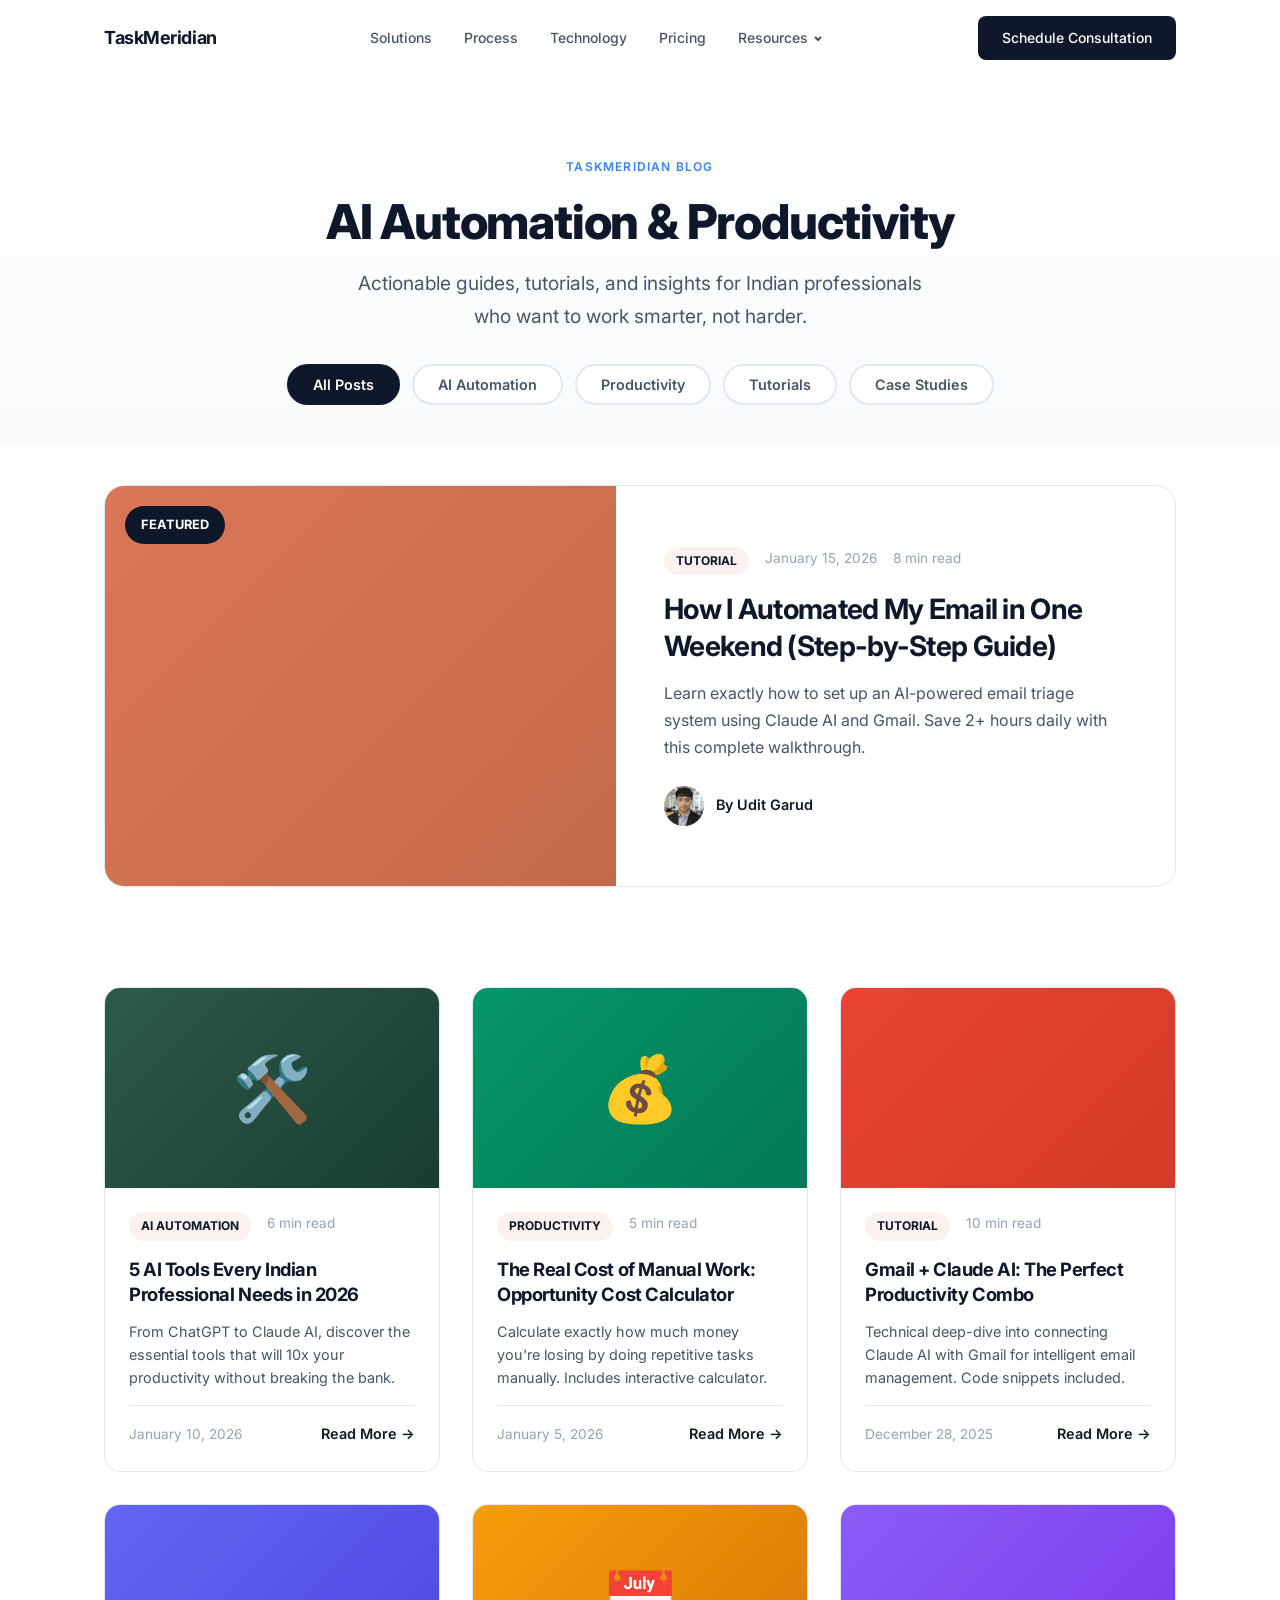
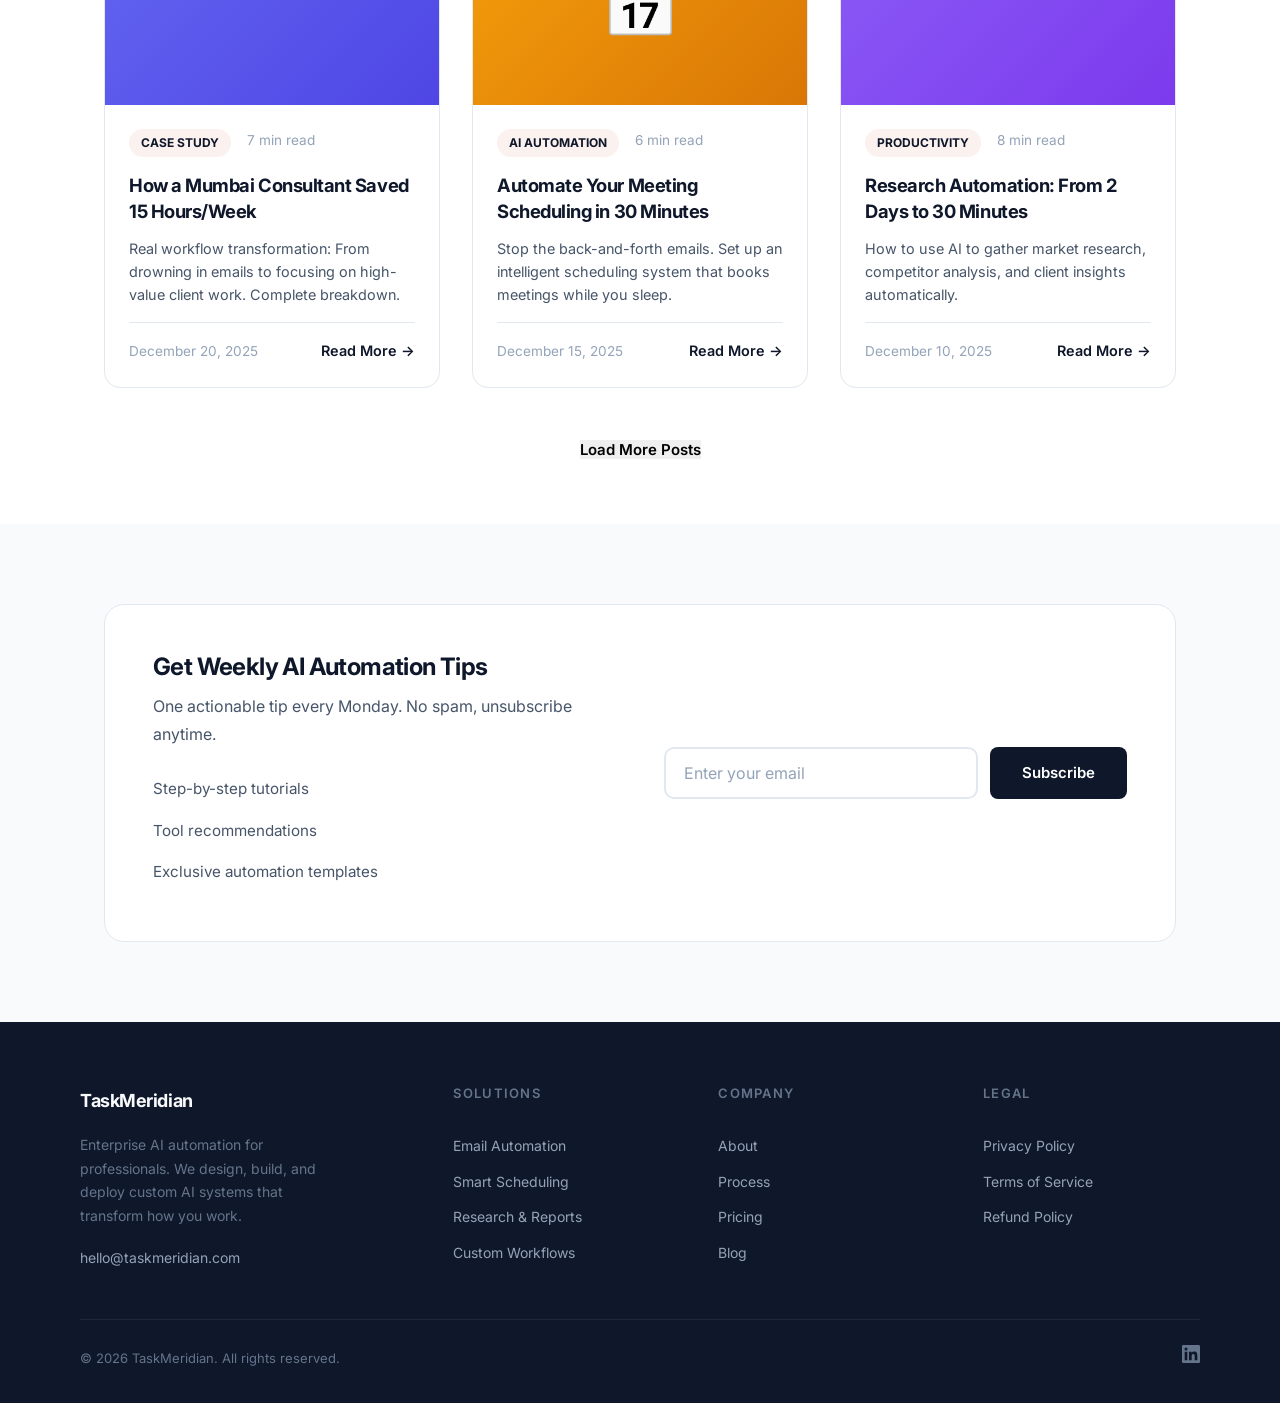
==== commit 11ea9e0c: "SEO optimization and final cleanup sweep - Updated all meta titles and descriptions for SEO - Added " ====
--- a/blog.html
+++ b/blog.html
@@ -3,8 +3,8 @@
 <head>
     <meta charset="UTF-8">
     <meta name="viewport" content="width=device-width, initial-scale=1.0">
-    <title>Blog - AI Automation Tips for Indian Professionals | TaskMeridian</title>
-    <meta name="description" content="Learn AI automation, productivity tips, and workflow optimization. Step-by-step guides for Indian professionals and founders.">
+    <title>Blog | TaskMeridian — AI Automation Insights & Guides</title>
+    <meta name="description" content="Expert insights, guides, and best practices on AI automation for professionals. Learn how to leverage AI tools to transform your workflow.">
     <meta name="keywords" content="AI automation blog, productivity tips India, workflow automation guide, Claude AI tutorial">
     <meta name="author" content="Udit Garud - TaskMeridian">
     <meta name="robots" content="index, follow">
@@ -78,7 +78,7 @@
             <a href="blog-post-email-automation.html" class="featured-card">
                 <div class="featured-image">
                     <div class="post-thumbnail-placeholder" style="background: linear-gradient(135deg, #d97757 0%, #c46a4a 100%);">
-                        <span class="thumbnail-icon">📧</span>
+                        <span class="thumbnail-icon"></span>
                     </div>
                     <span class="featured-badge">Featured</span>
                 </div>
@@ -154,7 +154,7 @@
                     <a href="blog-post-gmail-claude.html" class="blog-card-link">
                         <div class="blog-card-image">
                             <div class="post-thumbnail-placeholder" style="background: linear-gradient(135deg, #ea4335 0%, #d33b28 100%);">
-                                <span class="thumbnail-icon">🔧</span>
+                                <span class="thumbnail-icon"></span>
                             </div>
                         </div>
                         <div class="blog-card-content">
@@ -177,7 +177,7 @@
                     <a href="blog-post-consultant-case-study.html" class="blog-card-link">
                         <div class="blog-card-image">
                             <div class="post-thumbnail-placeholder" style="background: linear-gradient(135deg, #6366f1 0%, #4f46e5 100%);">
-                                <span class="thumbnail-icon">💼</span>
+                                <span class="thumbnail-icon"></span>
                             </div>
                         </div>
                         <div class="blog-card-content">
@@ -223,7 +223,7 @@
                     <a href="blog-post-research-automation.html" class="blog-card-link">
                         <div class="blog-card-image">
                             <div class="post-thumbnail-placeholder" style="background: linear-gradient(135deg, #8b5cf6 0%, #7c3aed 100%);">
-                                <span class="thumbnail-icon">🔍</span>
+                                <span class="thumbnail-icon"></span>
                             </div>
                         </div>
                         <div class="blog-card-content">
@@ -257,9 +257,9 @@
                     <h2>Get Weekly AI Automation Tips</h2>
                     <p>One actionable tip every Monday. No spam, unsubscribe anytime.</p>
                     <ul class="newsletter-benefits">
-                        <li>✓ Step-by-step tutorials</li>
-                        <li>✓ Tool recommendations</li>
-                        <li>✓ Exclusive automation templates</li>
+                        <li> Step-by-step tutorials</li>
+                        <li> Tool recommendations</li>
+                        <li> Exclusive automation templates</li>
                     </ul>
                 </div>
                 <form class="newsletter-form-inline" action="https://formspree.io/f/mreazvgz" method="POST">
--- a/styles.css
+++ b/styles.css
@@ -47,6 +47,7 @@
 
 html {
     scroll-behavior: smooth;
+    scroll-padding-top: 80px;
 }
 
 body {
@@ -550,358 +551,435 @@
 /* ========================================
    PROBLEM SECTION
    ======================================== */
-.problem-section {
-    padding: var(--section-padding) 0;
-    background: var(--bg-light);
-}
-
-.problem-content {
-    max-width: 800px;
+.problem {
+    background: #FFFFFF;
+    padding: 120px 24px;
+}
+
+.problem-container {
+    max-width: 1120px;
     margin: 0 auto;
-    text-align: center;
-}
-
-.problem-content h2 {
-    font-size: clamp(1.75rem, 3vw, 2.5rem);
+}
+
+.problem .section-eyebrow {
+    display: block;
+    text-align: center;
+}
+
+.problem-headline {
+    font-size: 40px;
     font-weight: 700;
-    margin-bottom: 48px;
+    color: #0F172A;
+    margin: 16px 0;
+    letter-spacing: -0.025em;
+    text-align: center;
+}
+
+.problem-subtext {
+    font-size: 17px;
+    color: #64748B;
+    text-align: center;
+    max-width: 680px;
+    margin: 0 auto 56px;
+    line-height: 1.7;
 }
 
 .problem-grid {
+    display: grid;
+    grid-template-columns: repeat(3, 1fr);
+    gap: 32px;
+}
+
+.problem-card {
+    background: #FFFFFF;
+    border: 1px solid #E2E8F0;
+    border-radius: 16px;
+    padding: 32px;
+    transition: all 0.2s ease;
+}
+
+.problem-card:hover {
+    box-shadow: 0 4px 20px rgba(15, 23, 42, 0.06);
+    transform: translateY(-2px);
+    border-color: #CBD5E1;
+}
+
+.problem-card-icon {
+    width: 56px;
+    height: 56px;
+    border-radius: 12px;
+    background: #F8FAFC;
+    border: 1px solid #E2E8F0;
+    display: flex;
+    align-items: center;
+    justify-content: center;
+    margin-bottom: 20px;
+}
+
+.problem-card-title {
+    font-size: 18px;
+    font-weight: 600;
+    color: #0F172A;
+    margin: 0 0 10px 0;
+}
+
+.problem-card-desc {
+    font-size: 15px;
+    color: #64748B;
+    line-height: 1.6;
+    margin: 0;
+}
+
+/* Problem section mobile */
+@media (max-width: 768px) {
+    .problem-grid {
+        grid-template-columns: 1fr;
+        gap: 20px;
+    }
+    .problem-headline {
+        font-size: 32px;
+    }
+    .problem-subtext {
+        font-size: 16px;
+    }
+}
+
+/* ========================================
+   SOLUTION SECTION
+   ======================================== */
+.solution {
+    background: #F8FAFC;
+    padding: 120px 24px;
+}
+
+.solution-container {
+    max-width: 1120px;
+    margin: 0 auto;
+}
+
+.solution .section-eyebrow {
+    display: block;
+    text-align: center;
+}
+
+.solution-headline {
+    font-size: 40px;
+    font-weight: 700;
+    color: #0F172A;
+    margin: 16px 0;
+    letter-spacing: -0.025em;
+    text-align: center;
+}
+
+.solution-subtext {
+    font-size: 17px;
+    color: #64748B;
+    text-align: center;
+    max-width: 640px;
+    margin: 0 auto 56px;
+    line-height: 1.7;
+}
+
+.solution-grid {
     display: grid;
     grid-template-columns: repeat(2, 1fr);
     gap: 24px;
-    margin-bottom: 48px;
-}
-
-.problem-item {
-    background: var(--white);
-    padding: 28px;
-    border-radius: 12px;
-    text-align: left;
-    box-shadow: 0 2px 8px rgba(0,0,0,0.04);
-}
-
-.p-icon {
-    font-size: 2rem;
-    margin-bottom: 12px;
+}
+
+.solution-card {
+    background: #FFFFFF;
+    border: 1px solid #E2E8F0;
+    border-radius: 16px;
+    padding: 40px;
+    transition: all 0.2s ease;
+}
+
+.solution-card:hover {
+    border-color: #CBD5E1;
+    box-shadow: 0 4px 20px rgba(15, 23, 42, 0.05);
+}
+
+.solution-card-number {
+    font-size: 48px;
+    font-weight: 800;
+    color: #E2E8F0;
+    line-height: 1;
     display: block;
-}
-
-.problem-item p {
+    margin-bottom: 16px;
+    letter-spacing: -0.03em;
+}
+
+.solution-card-title {
+    font-size: 20px;
+    font-weight: 600;
+    color: #0F172A;
+    margin: 0 0 12px 0;
+}
+
+.solution-card-desc {
     font-size: 15px;
-    color: var(--text-secondary);
-    line-height: 1.5;
-    margin-bottom: 0;
-}
-
-.problem-highlight {
-    background: var(--primary);
-    color: var(--white);
-    padding: 32px;
-    border-radius: 12px;
-}
-
-.problem-highlight p {
-    font-size: 1.1rem;
+    color: #64748B;
     line-height: 1.6;
-    color: rgba(255,255,255,0.9);
-    margin-bottom: 0;
-}
-
-.problem-highlight strong {
-    color: var(--white);
+    margin: 0;
+}
+
+/* Solution section mobile */
+@media (max-width: 768px) {
+    .solution-grid {
+        grid-template-columns: 1fr;
+        gap: 16px;
+    }
+    .solution-headline {
+        font-size: 32px;
+    }
+    .solution-card {
+        padding: 32px;
+    }
+    .solution-card-number {
+        font-size: 40px;
+    }
 }
 
 /* ========================================
-   SOLUTION SECTION
+   CAPABILITIES SECTION
    ======================================== */
-.solution-section {
-    padding: var(--section-padding) 0;
-    background: var(--white);
-}
-
-.solution-header {
-    text-align: center;
-    max-width: 700px;
-    margin: 0 auto 60px;
-}
-
-.solution-header h2 {
-    font-size: clamp(1.75rem, 3vw, 2.5rem);
+.capabilities {
+    background: #F8FAFC;
+    padding: 120px 24px;
+}
+
+.capabilities-container {
+    max-width: 1120px;
+    margin: 0 auto;
+}
+
+.capabilities .section-eyebrow {
+    display: block;
+    text-align: center;
+}
+
+.capabilities-headline {
+    font-size: 40px;
     font-weight: 700;
-    margin-bottom: 16px;
-}
-
-.solution-lead {
-    font-size: 1.15rem;
-    color: var(--text-secondary);
-}
-
-.usp-grid {
-    display: grid;
-    grid-template-columns: repeat(2, 1fr);
-    gap: 24px;
-    max-width: 900px;
-    margin: 0 auto;
-}
-
-.usp-card {
-    background: var(--bg-light);
-    padding: 40px;
-    border-radius: 16px;
-    border: 1px solid var(--border);
-}
-
-.usp-number {
-    font-size: 14px;
-    font-weight: 700;
-    color: var(--accent);
-    margin-bottom: 16px;
-    letter-spacing: 0.1em;
-}
-
-.usp-card h3 {
-    font-size: 1.25rem;
-    font-weight: 700;
-    margin-bottom: 12px;
-}
-
-.usp-card p {
-    font-size: 15px;
-    color: var(--text-secondary);
-    line-height: 1.6;
-    margin-bottom: 0;
-}
-
-/* ========================================
-   SERVICES SECTION
-   ======================================== */
-.services-section {
-    padding: var(--section-padding) 0;
-    background: var(--bg-light);
-}
-
-.section-header {
-    margin-bottom: 48px;
-}
-
-.section-header.centered {
-    text-align: center;
-}
-
-.section-header h2 {
-    font-size: clamp(1.5rem, 3vw, 2.25rem);
-    font-weight: 700;
-}
-
-.services-grid {
+    color: #0F172A;
+    margin: 16px 0;
+    letter-spacing: -0.025em;
+    text-align: center;
+}
+
+.capabilities-subtext {
+    font-size: 17px;
+    color: #64748B;
+    text-align: center;
+    max-width: 620px;
+    margin: 0 auto 56px;
+    line-height: 1.7;
+}
+
+.capabilities-grid {
     display: grid;
     grid-template-columns: repeat(3, 1fr);
     gap: 24px;
 }
 
-.service-card {
-    background: var(--white);
+.capability-card {
+    background: #FFFFFF;
+    border: 1px solid #E2E8F0;
+    border-radius: 16px;
     padding: 32px;
-    border-radius: 16px;
-    border: 1px solid var(--border);
-    position: relative;
+    display: flex;
+    flex-direction: column;
     transition: all 0.2s ease;
 }
 
-.service-card:hover {
-    box-shadow: 0 8px 30px rgba(0,0,0,0.08);
-    transform: translateY(-4px);
-}
-
-.service-card.featured {
-    border-color: var(--primary);
-    box-shadow: 0 0 0 2px var(--primary);
-}
-
-.service-badge {
-    position: absolute;
-    top: -10px;
-    left: 50%;
-    transform: translateX(-50%);
-    background: var(--primary);
-    color: var(--white);
-    padding: 4px 16px;
-    border-radius: 100px;
-    font-size: 11px;
-    font-weight: 700;
-    text-transform: uppercase;
-    letter-spacing: 0.05em;
-}
-
-.service-icon {
-    font-size: 2.5rem;
-    margin-bottom: 16px;
-}
-
-.service-card h3 {
-    font-size: 1.1rem;
-    font-weight: 700;
-    margin-bottom: 12px;
-}
-
-.service-card > p {
-    font-size: 15px;
-    color: var(--text-secondary);
-    line-height: 1.5;
-    margin-bottom: 12px;
-}
-
-.service-example {
-    background: var(--bg-light);
-    padding: 12px 16px;
-    border-radius: 8px;
-    font-size: 13px;
-    color: var(--text-secondary);
-    margin-bottom: 12px;
-    line-height: 1.5;
-}
-
-.service-example strong {
-    color: var(--accent);
-}
-
-.service-tools {
-    margin-bottom: 16px;
-}
-
-.tools-label {
-    display: block;
-    font-size: 11px;
-    font-weight: 600;
-    color: var(--text-muted);
-    text-transform: uppercase;
-    letter-spacing: 0.05em;
-    margin-bottom: 8px;
-}
-
-.tool-tag {
-    display: inline-block;
-    background: rgba(59, 130, 246, 0.1);
-    color: var(--accent);
-    padding: 4px 10px;
-    border-radius: 100px;
-    font-size: 12px;
-    font-weight: 600;
-    margin-right: 6px;
-    margin-bottom: 6px;
-}
-
-.time-saved {
-    display: inline-block;
-    background: rgba(16, 185, 129, 0.1);
-    color: var(--success);
-    padding: 6px 12px;
-    border-radius: 100px;
-    font-size: 13px;
-    font-weight: 600;
-}
-
-/* ========================================
-   VIDEO SECTION
-   ======================================== */
-.video-section {
-    padding: var(--section-padding) 0;
-    background: var(--white);
-}
-
-.video-grid {
-    display: grid;
-    grid-template-columns: repeat(3, 1fr);
-    gap: 32px;
-    margin-bottom: 32px;
-}
-
-.video-card {
-    background: var(--white);
-    border-radius: 16px;
-    overflow: hidden;
-    border: 1px solid var(--border);
-    transition: all 0.3s ease;
-    cursor: pointer;
-}
-
-.video-card:hover {
-    box-shadow: 0 12px 40px rgba(0,0,0,0.1);
-    transform: translateY(-4px);
-}
-
-.video-thumbnail {
-    position: relative;
-    height: 200px;
-}
-
-.thumbnail-bg {
-    width: 100%;
-    height: 100%;
+.capability-card:hover {
+    border-color: #CBD5E1;
+    box-shadow: 0 2px 12px rgba(15, 23, 42, 0.04);
+}
+
+.capability-icon {
+    width: 44px;
+    height: 44px;
+    border-radius: 10px;
+    background: #F8FAFC;
+    border: 1px solid #E2E8F0;
     display: flex;
     align-items: center;
     justify-content: center;
-}
-
-.play-icon {
+    margin-bottom: 20px;
+}
+
+.capability-name {
+    font-size: 18px;
+    font-weight: 600;
+    color: #0F172A;
+    margin: 0 0 8px 0;
+}
+
+.capability-desc {
+    font-size: 14px;
+    color: #64748B;
+    line-height: 1.6;
+    margin: 0;
+    flex-grow: 1;
+}
+
+.capability-tools {
+    display: flex;
+    flex-wrap: wrap;
+    gap: 6px;
+    margin-top: 20px;
+    padding-top: 16px;
+    border-top: 1px solid #F1F5F9;
+}
+
+.capability-tool {
+    font-size: 11px;
+    font-weight: 500;
+    color: #475569;
+    background: #F1F5F9;
+    padding: 3px 10px;
+    border-radius: 6px;
+}
+
+.capability-metric {
+    display: block;
+    font-size: 12px;
+    font-weight: 500;
+    color: #94A3B8;
+    margin-top: 12px;
+}
+
+.capabilities-cta {
+    text-align: center;
+    margin-top: 48px;
+}
+
+.capabilities-link {
+    font-size: 15px;
+    font-weight: 500;
+    color: #0F172A;
+    text-decoration: none;
+    transition: color 0.2s ease;
+}
+
+.capabilities-link:hover {
+    color: #3B82F6;
+}
+
+/* Capabilities tablet */
+@media (max-width: 1024px) {
+    .capabilities-grid {
+        grid-template-columns: repeat(2, 1fr);
+    }
+}
+
+/* Capabilities mobile */
+@media (max-width: 640px) {
+    .capabilities-grid {
+        grid-template-columns: 1fr;
+        gap: 16px;
+    }
+    .capabilities-headline {
+        font-size: 32px;
+    }
+    .capability-card {
+        padding: 24px;
+    }
+}
+
+/* ========================================
+   PROCESS VISUAL
+   ======================================== */
+.process-visual {
+    background: #F8FAFC;
+    padding: 100px 24px;
+    border-top: 1px solid #E2E8F0;
+    border-bottom: 1px solid #E2E8F0;
+}
+
+.process-visual-container {
+    max-width: 900px;
+    margin: 0 auto;
+    text-align: center;
+}
+
+.process-visual-headline {
+    font-size: 36px;
+    font-weight: 700;
+    color: #0F172A;
+    margin: 16px 0 56px;
+    letter-spacing: -0.025em;
+}
+
+.process-flow {
+    display: flex;
+    align-items: flex-start;
+    justify-content: center;
+    gap: 0;
+}
+
+.process-flow-step {
+    display: flex;
+    flex-direction: column;
+    align-items: center;
+    gap: 12px;
+    min-width: 120px;
+}
+
+.process-flow-icon {
     width: 64px;
     height: 64px;
-    background: rgba(255,255,255,0.95);
-    border-radius: 50%;
+    border-radius: 16px;
+    background: #FFFFFF;
+    border: 1px solid #E2E8F0;
     display: flex;
     align-items: center;
     justify-content: center;
-    font-size: 1.5rem;
-    color: var(--primary);
-    box-shadow: 0 4px 20px rgba(0,0,0,0.2);
-    transition: transform 0.2s;
-}
-
-.video-card:hover .play-icon {
-    transform: scale(1.1);
-}
-
-.video-duration {
-    position: absolute;
-    bottom: 12px;
-    right: 12px;
-    background: rgba(0,0,0,0.8);
-    color: var(--white);
-    padding: 4px 8px;
-    border-radius: 4px;
+    transition: all 0.2s ease;
+}
+
+.process-flow-step:hover .process-flow-icon {
+    border-color: #0F172A;
+    box-shadow: 0 4px 16px rgba(15, 23, 42, 0.06);
+    transform: translateY(-2px);
+}
+
+.process-flow-label {
+    font-size: 16px;
+    font-weight: 600;
+    color: #0F172A;
+}
+
+.process-flow-desc {
     font-size: 13px;
-    font-weight: 600;
-}
-
-.video-info {
-    padding: 24px;
-}
-
-.video-info h3 {
-    font-size: 1.1rem;
-    font-weight: 700;
-    margin-bottom: 8px;
-}
-
-.video-info p {
-    font-size: 15px;
-    color: var(--text-secondary);
-    margin-bottom: 0;
-}
-
-.video-coming-soon {
-    text-align: center;
-    padding: 24px;
-    background: var(--bg-light);
-    border-radius: 12px;
-}
-
-.video-coming-soon p {
-    color: var(--text-secondary);
-    font-size: 15px;
-    margin-bottom: 0;
+    color: #94A3B8;
+    line-height: 1.4;
+}
+
+.process-flow-connector {
+    display: flex;
+    align-items: center;
+    padding-top: 20px;
+    margin: 0 8px;
+}
+
+/* Process visual mobile */
+@media (max-width: 640px) {
+    .process-flow {
+        flex-direction: column;
+        align-items: center;
+        gap: 8px;
+    }
+    .process-flow-connector {
+        transform: rotate(90deg);
+        padding-top: 0;
+        margin: 4px 0;
+    }
+    .process-visual-headline {
+        font-size: 28px;
+        margin-bottom: 40px;
+    }
 }
 
 /* ========================================
@@ -956,124 +1034,213 @@
 }
 
 /* ========================================
-   HOW IT WORKS - DETAILED SECTION
+   PROCESS TIMELINE
    ======================================== */
-.how-it-works-detailed {
-    padding: var(--section-padding) 0;
-    background: var(--bg-light);
-}
-
-.section-lead {
-    font-size: 1.1rem;
-    color: var(--text-secondary);
-    margin-top: 12px;
-}
-
-.journey-steps {
+.process-timeline {
+    background: #FFFFFF;
+    padding: 120px 24px;
+}
+
+.process-timeline-container {
     max-width: 800px;
     margin: 0 auto;
 }
 
-.journey-step {
-    display: flex;
-    gap: 32px;
-    margin-bottom: 48px;
-}
-
-.journey-step:last-child {
-    margin-bottom: 0;
-}
-
-.step-visual-wrapper {
-    display: flex;
-    flex-direction: column;
+.process-timeline-headline {
+    font-size: 40px;
+    font-weight: 700;
+    color: #0F172A;
+    margin: 16px 0;
+    letter-spacing: -0.025em;
+    text-align: center;
+}
+
+.process-timeline-subtext {
+    font-size: 17px;
+    color: #64748B;
+    text-align: center;
+    max-width: 600px;
+    margin: 0 auto 64px;
+    line-height: 1.7;
+}
+
+/* Timeline structure */
+.timeline {
+    position: relative;
+    padding-left: 48px;
+}
+
+.timeline-line {
+    position: absolute;
+    left: 5px;
+    top: 8px;
+    bottom: 8px;
+    width: 2px;
+    background: #E2E8F0;
+}
+
+.timeline-item {
+    position: relative;
+    padding-bottom: 48px;
+}
+
+.timeline-item:last-child {
+    padding-bottom: 0;
+}
+
+.timeline-dot {
+    position: absolute;
+    left: -48px;
+    top: 6px;
+    width: 12px;
+    height: 12px;
+    border-radius: 50%;
+    background: #0F172A;
+    border: 3px solid #FFFFFF;
+    box-shadow: 0 0 0 2px #0F172A;
+    z-index: 1;
+}
+
+/* Timeline content */
+.timeline-content {
+    padding: 0 0 0 8px;
+}
+
+.timeline-meta {
+    display: flex;
     align-items: center;
-    flex-shrink: 0;
-}
-
-.step-icon-circle {
-    width: 64px;
-    height: 64px;
-    background: var(--primary);
-    color: var(--white);
-    border-radius: 50%;
+    gap: 12px;
+    margin-bottom: 12px;
+}
+
+.timeline-phase {
+    font-size: 11px;
+    text-transform: uppercase;
+    letter-spacing: 2px;
+    font-weight: 600;
+    color: #94A3B8;
+}
+
+.timeline-duration {
+    font-size: 12px;
+    font-weight: 500;
+    color: #475569;
+    background: #F1F5F9;
+    padding: 4px 12px;
+    border-radius: 20px;
+}
+
+.timeline-title {
+    font-size: 22px;
+    font-weight: 600;
+    color: #0F172A;
+    margin: 0 0 10px 0;
+}
+
+.timeline-description {
+    font-size: 15px;
+    color: #64748B;
+    line-height: 1.7;
+    margin: 0 0 16px 0;
+    max-width: 520px;
+}
+
+.timeline-deliverables {
     display: flex;
     align-items: center;
-    justify-content: center;
-}
-
-.step-icon-circle svg {
-    stroke: currentColor;
-}
-
-.step-connector {
-    width: 2px;
-    flex: 1;
-    background: var(--border);
-    margin-top: 16px;
-    min-height: 60px;
-}
-
-.journey-step:last-child .step-connector {
-    display: none;
-}
-
-.step-content-wrapper {
-    flex: 1;
-    background: var(--white);
-    padding: 32px;
-    border-radius: 16px;
-    border: 1px solid var(--border);
-}
-
-.step-badge {
-    display: inline-block;
-    background: rgba(59, 130, 246, 0.1);
-    color: var(--accent);
-    padding: 4px 12px;
-    border-radius: 100px;
+    gap: 8px;
+    flex-wrap: wrap;
+}
+
+.timeline-deliverable-label {
     font-size: 12px;
-    font-weight: 700;
+    font-weight: 600;
+    color: #94A3B8;
     text-transform: uppercase;
-    letter-spacing: 0.05em;
-    margin-bottom: 12px;
-}
-
-.step-content-wrapper h3 {
-    font-size: 1.35rem;
-    font-weight: 700;
-    margin-bottom: 16px;
-}
-
-.step-details {
-    list-style: none;
-}
-
-.step-details li {
-    padding: 8px 0;
-    font-size: 15px;
-    color: var(--text-secondary);
-    display: flex;
-    align-items: center;
-    gap: 10px;
-}
-
-.step-details .check {
-    color: var(--success);
-    font-weight: 700;
-}
-
-.how-it-works-cta {
-    text-align: center;
-    margin-top: 48px;
+    letter-spacing: 1px;
+}
+
+.timeline-deliverable {
+    font-size: 13px;
+    font-weight: 500;
+    color: #475569;
+}
+
+.timeline-deliverable-separator {
+    color: #CBD5E1;
+    font-size: 14px;
+}
+
+/* CTA below timeline */
+.process-timeline-cta {
+    text-align: center;
+    margin-top: 64px;
+    padding-top: 48px;
+    border-top: 1px solid #E2E8F0;
+}
+
+.process-timeline-cta-note {
+    font-size: 14px;
+    color: #94A3B8;
+    margin-top: 12px;
+}
+
+/* Timeline mobile */
+@media (max-width: 768px) {
+    .process-timeline-headline {
+        font-size: 32px;
+    }
+    .timeline {
+        padding-left: 36px;
+    }
+    .timeline-dot {
+        left: -36px;
+    }
+    .timeline-line {
+        left: 5px;
+    }
+    .timeline-title {
+        font-size: 19px;
+    }
+    .timeline-item {
+        padding-bottom: 36px;
+    }
 }
 
 /* ========================================
    USE CASES SECTION
    ======================================== */
-.use-cases-section {
-    padding: var(--section-padding) 0;
-    background: var(--bg-light);
+.use-cases {
+    background: #FFFFFF;
+    padding: 120px 24px;
+}
+
+.use-cases-container {
+    max-width: 1120px;
+    margin: 0 auto;
+}
+
+.use-cases .section-eyebrow {
+    display: block;
+    text-align: center;
+}
+
+.use-cases-headline {
+    font-size: 40px;
+    font-weight: 700;
+    color: #0F172A;
+    margin: 16px 0;
+    letter-spacing: -0.025em;
+    text-align: center;
+}
+
+.use-cases-subtext {
+    font-size: 17px;
+    color: #64748B;
+    text-align: center;
+    max-width: 580px;
+    margin: 0 auto 56px;
+    line-height: 1.7;
 }
 
 .use-cases-grid {
@@ -1083,69 +1250,142 @@
 }
 
 .use-case-card {
-    background: var(--white);
+    background: #FFFFFF;
+    border: 1px solid #E2E8F0;
+    border-radius: 16px;
     padding: 32px;
-    border-radius: 16px;
-    border: 1px solid var(--border);
-    transition: all 0.3s ease;
+    display: flex;
+    flex-direction: column;
+    transition: all 0.2s ease;
 }
 
 .use-case-card:hover {
-    box-shadow: 0 8px 30px rgba(0,0,0,0.08);
-    transform: translateY(-4px);
+    border-color: #CBD5E1;
+    box-shadow: 0 4px 20px rgba(15, 23, 42, 0.05);
+    transform: translateY(-2px);
 }
 
 .use-case-icon {
-    font-size: 2.5rem;
-    margin-bottom: 16px;
-}
-
-.use-case-card h3 {
+    width: 48px;
+    height: 48px;
+    border-radius: 10px;
+    background: #F8FAFC;
+    border: 1px solid #E2E8F0;
+    display: flex;
+    align-items: center;
+    justify-content: center;
+    margin-bottom: 20px;
+}
+
+.use-case-category {
+    font-size: 12px;
+    text-transform: uppercase;
+    letter-spacing: 2px;
+    font-weight: 600;
+    color: #94A3B8;
+    margin-bottom: 8px;
+}
+
+.use-case-title {
+    font-size: 20px;
+    font-weight: 600;
+    color: #0F172A;
+    margin: 0 0 10px 0;
+}
+
+.use-case-desc {
+    font-size: 15px;
+    color: #64748B;
+    line-height: 1.6;
+    margin: 0;
+    flex-grow: 1;
+}
+
+.use-case-impact {
+    margin-top: 20px;
+    padding-top: 16px;
+    border-left: 3px solid #0F172A;
+    padding-left: 12px;
+}
+
+.use-case-impact-text {
     font-size: 13px;
+    font-weight: 500;
+    color: #475569;
+    line-height: 1.4;
+}
+
+/* Bottom row with 2 cards centered */
+.use-cases-grid-bottom {
+    grid-template-columns: repeat(2, 1fr);
+    max-width: 740px;
+    margin: 24px auto 0;
+}
+
+/* Use cases tablet */
+@media (max-width: 1024px) {
+    .use-cases-grid {
+        grid-template-columns: repeat(2, 1fr);
+    }
+    .use-cases-grid-bottom {
+        grid-template-columns: repeat(2, 1fr);
+        max-width: 100%;
+    }
+}
+
+/* Use cases mobile */
+@media (max-width: 640px) {
+    .use-cases-grid {
+        grid-template-columns: 1fr;
+        gap: 16px;
+    }
+    .use-cases-grid-bottom {
+        grid-template-columns: 1fr;
+        max-width: 100%;
+    }
+    .use-cases-headline {
+        font-size: 32px;
+    }
+    .use-case-card {
+        padding: 24px;
+    }
+}
+
+/* ========================================
+   WORKFLOWS SECTION
+   ======================================== */
+.workflows {
+    background: #0F172A;
+    padding: 120px 24px;
+}
+
+.workflows-container {
+    max-width: 1120px;
+    margin: 0 auto;
+}
+
+.workflows-eyebrow {
+    color: #94A3B8;
+    display: block;
+    text-align: center;
+}
+
+.workflows-headline {
+    font-size: 40px;
     font-weight: 700;
-    color: var(--accent);
-    text-transform: uppercase;
-    letter-spacing: 0.1em;
-    margin-bottom: 8px;
-}
-
-.use-case-card h4 {
-    font-size: 1.2rem;
-    font-weight: 700;
-    margin-bottom: 12px;
-    color: var(--text-primary);
-}
-
-.use-case-card > p {
-    font-size: 15px;
-    color: var(--text-secondary);
-    line-height: 1.6;
-    margin-bottom: 16px;
-}
-
-.use-case-result {
-    padding: 12px 16px;
-    background: rgba(16, 185, 129, 0.08);
-    border-radius: 8px;
-    font-size: 14px;
-}
-
-.result-label {
-    font-weight: 600;
-    color: var(--success);
-}
-
-.result-value {
-    color: var(--text-primary);
-    font-weight: 600;
-}
-
-/* ========================================
-   SAMPLE WORKFLOWS SECTION
-   ======================================== */
-.workflows-section {
-    padding: var(--section-padding) 0;
-    background: var(--bg-light);
+    color: #F8FAFC;
+    margin: 16px 0;
+    letter-spacing: -0.025em;
+    text-align: center;
+}
+
+.workflows-subtext {
+    font-size: 17px;
+    color: #94A3B8;
+    text-align: center;
+    max-width: 540px;
+    margin: 0 auto 56px;
+    line-height: 1.7;
 }
 
 .workflows-grid {
@@ -1154,583 +1394,700 @@
     gap: 24px;
 }
 
+/* Workflow card */
 .workflow-card {
-    background: var(--white);
+    background: #1E293B;
+    border: 1px solid #334155;
+    border-radius: 16px;
+    padding: 32px;
+    display: flex;
+    flex-direction: column;
+    transition: all 0.2s ease;
+}
+
+.workflow-card:hover {
+    border-color: #475569;
+    box-shadow: 0 4px 24px rgba(0, 0, 0, 0.2);
+}
+
+.workflow-name {
+    font-size: 20px;
+    font-weight: 600;
+    color: #F8FAFC;
+    margin: 0 0 24px 0;
+}
+
+/* Before / After comparison */
+.workflow-comparison {
+    display: flex;
+    flex-direction: column;
+    gap: 16px;
+    margin-bottom: 24px;
+}
+
+.workflow-before,
+.workflow-after {
+    display: flex;
+    flex-direction: column;
+    gap: 4px;
+}
+
+.workflow-label {
+    font-size: 11px;
+    text-transform: uppercase;
+    letter-spacing: 2px;
+    font-weight: 600;
+    color: #64748B;
+}
+
+.workflow-value {
+    font-size: 15px;
+    font-weight: 500;
+    line-height: 1.4;
+}
+
+.workflow-value-before {
+    color: #F87171;
+}
+
+.workflow-value-after {
+    color: #4ADE80;
+}
+
+/* Tool tags */
+.workflow-tools {
+    display: flex;
+    flex-wrap: wrap;
+    gap: 6px;
+    margin-bottom: 20px;
+}
+
+.workflow-tool {
+    font-size: 11px;
+    font-weight: 500;
+    color: #94A3B8;
+    background: #334155;
+    padding: 4px 10px;
+    border-radius: 6px;
+}
+
+/* Expandable details */
+.workflow-details {
+    margin-top: auto;
+    border-top: 1px solid #334155;
+    padding-top: 16px;
+}
+
+.workflow-toggle {
+    display: flex;
+    align-items: center;
+    justify-content: space-between;
+    cursor: pointer;
+    font-size: 14px;
+    font-weight: 500;
+    color: #94A3B8;
+    list-style: none;
+    transition: color 0.2s ease;
+}
+
+.workflow-toggle::-webkit-details-marker {
+    display: none;
+}
+
+.workflow-toggle::marker {
+    display: none;
+    content: '';
+}
+
+.workflow-toggle:hover {
+    color: #F8FAFC;
+}
+
+.workflow-toggle-icon {
+    transition: transform 0.2s ease;
+    flex-shrink: 0;
+}
+
+details[open] .workflow-toggle-icon {
+    transform: rotate(180deg);
+}
+
+.workflow-steps {
+    padding-top: 16px;
+}
+
+.workflow-steps ol {
+    margin: 0;
+    padding: 0 0 0 20px;
+    display: flex;
+    flex-direction: column;
+    gap: 10px;
+}
+
+.workflow-steps li {
+    font-size: 13px;
+    color: #94A3B8;
+    line-height: 1.6;
+}
+
+.workflow-steps li::marker {
+    color: #475569;
+}
+
+.workflow-result {
+    margin-top: 16px;
+    padding-top: 12px;
+    border-top: 1px solid #334155;
+    font-size: 14px;
+    color: #F8FAFC;
+    font-weight: 500;
+}
+
+.workflow-result-label {
+    color: #4ADE80;
+    font-weight: 600;
+}
+
+/* Workflows tablet */
+@media (max-width: 1024px) {
+    .workflows-grid {
+        grid-template-columns: repeat(2, 1fr);
+    }
+}
+
+/* Workflows mobile */
+@media (max-width: 640px) {
+    .workflows-grid {
+        grid-template-columns: 1fr;
+        gap: 16px;
+    }
+    .workflows-headline {
+        font-size: 32px;
+    }
+    .workflow-card {
+        padding: 24px;
+    }
+}
+
+/* ========================================
+   ROI CALCULATOR
+   ======================================== */
+.calculator {
+    background: #FFFFFF;
+    padding: 120px 24px;
+}
+
+.calculator-container {
+    max-width: 800px;
+    margin: 0 auto;
+    text-align: center;
+}
+
+.calculator .section-eyebrow {
+    display: block;
+    text-align: center;
+}
+
+.calculator-headline {
+    font-size: 40px;
+    font-weight: 700;
+    color: #0F172A;
+    margin: 16px 0;
+    letter-spacing: -0.025em;
+}
+
+.calculator-subtext {
+    font-size: 17px;
+    color: #64748B;
+    margin: 0 auto 48px;
+    line-height: 1.7;
+}
+
+.calculator-card {
+    background: #F8FAFC;
+    border: 1px solid #E2E8F0;
     border-radius: 20px;
-    padding: 32px;
-    border: 1px solid var(--border);
-    transition: all 0.3s ease;
-}
-
-.workflow-card:hover {
-    box-shadow: 0 12px 40px rgba(0,0,0,0.1);
-    transform: translateY(-4px);
-}
-
-.workflow-header {
+    padding: 48px;
+    text-align: left;
+}
+
+/* Inputs */
+.calculator-inputs {
+    display: flex;
+    flex-direction: column;
+    gap: 28px;
+}
+
+.calculator-input-group {
+    display: flex;
+    flex-direction: column;
+    gap: 10px;
+}
+
+.calculator-label {
+    font-size: 14px;
+    font-weight: 500;
+    color: #475569;
+}
+
+.calculator-slider-row {
     display: flex;
     align-items: center;
     gap: 16px;
-    margin-bottom: 20px;
-}
-
-.workflow-icon {
-    font-size: 2.5rem;
-}
-
-.workflow-header h3 {
-    font-size: 1.2rem;
-    font-weight: 700;
-}
-
-.workflow-comparison {
-    display: flex;
-    align-items: center;
-    gap: 12px;
-    margin-bottom: 20px;
-    padding: 16px;
-    background: var(--bg-light);
-    border-radius: 12px;
-}
-
-.before, .after {
-    flex: 1;
-}
-
-.before .label, .after .label {
-    font-size: 11px;
-    font-weight: 700;
-    text-transform: uppercase;
-    letter-spacing: 0.05em;
-    margin-bottom: 4px;
-}
-
-.before .label {
-    color: var(--error);
-}
-
-.after .label {
-    color: var(--success);
-}
-
-.before p, .after p {
-    font-size: 15px;
-    color: var(--text-primary);
-    font-weight: 600;
-    margin-bottom: 0;
-}
-
-.arrow {
-    font-size: 1.5rem;
-    color: var(--accent);
-}
-
-.workflow-tools {
-    margin-bottom: 20px;
-}
-
-.workflow-expand {
-    width: 100%;
-    display: flex;
-    align-items: center;
-    justify-content: center;
-    gap: 8px;
-    padding: 12px;
-    background: transparent;
-    border: 2px solid var(--border);
-    border-radius: 10px;
-    font-family: var(--font-primary);
-    font-size: 15px;
-    font-weight: 600;
-    color: var(--text-secondary);
-    cursor: pointer;
-    transition: all 0.2s;
-}
-
-.workflow-expand:hover {
-    border-color: var(--primary);
-    color: var(--primary);
-}
-
-.workflow-expand svg {
-    transition: transform 0.3s;
-}
-
-.workflow-card.expanded .workflow-expand svg {
-    transform: rotate(180deg);
-}
-
-.workflow-details {
-    max-height: 0;
-    overflow: hidden;
-    transition: max-height 0.3s ease, padding 0.3s ease;
-}
-
-.workflow-card.expanded .workflow-details {
-    max-height: 400px;
-    padding-top: 20px;
-}
-
-.workflow-details h4 {
-    font-size: 14px;
-    font-weight: 700;
-    margin-bottom: 12px;
-    color: var(--text-primary);
-}
-
-.workflow-details ol {
-    margin-left: 20px;
-    margin-bottom: 16px;
-}
-
-.workflow-details li {
-    font-size: 14px;
-    color: var(--text-secondary);
-    padding: 6px 0;
-    line-height: 1.5;
-}
-
-.workflow-result {
-    background: rgba(16, 185, 129, 0.08);
-    padding: 12px 16px;
-    border-radius: 8px;
-    font-size: 14px;
-    color: var(--text-primary);
-}
-
-.workflow-result strong {
-    color: var(--success);
-}
-
-/* ========================================
-   TIME SAVINGS CALCULATOR
-   ======================================== */
-.calculator-section {
-    padding: var(--section-padding) 0;
-    background: var(--white);
-}
-
-.calculator-wrapper {
-    max-width: 900px;
-    margin: 0 auto;
-}
-
-.calculator-inputs {
-    background: var(--bg-light);
-    padding: 40px;
-    border-radius: 20px;
-    margin-bottom: 40px;
-}
-
-.calc-field {
-    margin-bottom: 28px;
-}
-
-.calc-field:last-child {
-    margin-bottom: 0;
-}
-
-.calc-field label {
-    display: block;
-    font-size: 15px;
-    font-weight: 600;
-    color: var(--text-primary);
-    margin-bottom: 12px;
-}
-
-.slider-wrapper {
-    display: flex;
-    align-items: center;
-    gap: 20px;
-}
-
-.slider-wrapper input[type="range"] {
+}
+
+.calculator-range {
     flex: 1;
     -webkit-appearance: none;
-    height: 8px;
-    background: var(--border);
-    border-radius: 4px;
+    appearance: none;
+    height: 6px;
+    background: #E2E8F0;
+    border-radius: 3px;
     outline: none;
-}
-
-.slider-wrapper input[type="range"]::-webkit-slider-thumb {
+    cursor: pointer;
+}
+
+.calculator-range::-webkit-slider-thumb {
     -webkit-appearance: none;
-    width: 24px;
-    height: 24px;
-    background: var(--primary);
+    appearance: none;
+    width: 20px;
+    height: 20px;
     border-radius: 50%;
+    background: #0F172A;
     cursor: pointer;
-    transition: transform 0.2s;
-}
-
-.slider-wrapper input[type="range"]::-webkit-slider-thumb:hover {
-    transform: scale(1.1);
-}
-
-.slider-value {
+    border: 3px solid #FFFFFF;
+    box-shadow: 0 1px 4px rgba(0, 0, 0, 0.15);
+    transition: transform 0.15s ease;
+}
+
+.calculator-range::-webkit-slider-thumb:hover {
+    transform: scale(1.15);
+}
+
+.calculator-range::-moz-range-thumb {
+    width: 20px;
+    height: 20px;
+    border-radius: 50%;
+    background: #0F172A;
+    cursor: pointer;
+    border: 3px solid #FFFFFF;
+    box-shadow: 0 1px 4px rgba(0, 0, 0, 0.15);
+}
+
+.calculator-value {
+    font-size: 16px;
+    font-weight: 600;
+    color: #0F172A;
     min-width: 80px;
     text-align: right;
+    white-space: nowrap;
+}
+
+/* Rate input */
+.calculator-rate-row {
+    display: flex;
+    align-items: center;
+    gap: 8px;
+}
+
+.calculator-rate-prefix {
     font-size: 16px;
+    font-weight: 600;
+    color: #0F172A;
+}
+
+.calculator-rate-input {
+    width: 120px;
+    padding: 8px 12px;
+    border: none;
+    border-bottom: 2px solid #CBD5E1;
+    background: transparent;
+    font-size: 16px;
+    font-weight: 600;
+    color: #0F172A;
+    font-family: inherit;
+    outline: none;
+    transition: border-color 0.2s ease;
+}
+
+.calculator-rate-input:focus {
+    border-bottom-color: #0F172A;
+}
+
+.calculator-rate-hint {
+    font-size: 12px;
+    color: #94A3B8;
+    margin-left: 4px;
+}
+
+/* Divider */
+.calculator-divider {
+    height: 1px;
+    background: #E2E8F0;
+    margin: 36px 0;
+}
+
+/* Results */
+.calculator-results {
+    display: grid;
+    grid-template-columns: 1fr 1px 1fr;
+    gap: 0;
+    align-items: start;
+}
+
+.calculator-results::before {
+    content: '';
+    grid-column: 2;
+    grid-row: 1;
+    background: #E2E8F0;
+    width: 1px;
+    height: 100%;
+    justify-self: center;
+}
+
+.calculator-result-col {
+    display: flex;
+    flex-direction: column;
+    align-items: center;
+    text-align: center;
+    gap: 4px;
+    padding: 0 24px;
+}
+
+.calculator-result-heading {
+    font-size: 13px;
+    text-transform: uppercase;
+    letter-spacing: 1.5px;
+    font-weight: 600;
+    color: #94A3B8;
+    margin-bottom: 8px;
+}
+
+.calculator-result-hours {
+    font-size: 36px;
     font-weight: 700;
-    color: var(--primary);
-}
-
-.rate-input-wrapper {
-    display: flex;
-    align-items: center;
-    gap: 16px;
-}
-
-.rate-input-wrapper input[type="number"] {
-    width: 150px;
-    padding: 12px 16px;
-    border: 2px solid var(--border);
-    border-radius: 10px;
-    font-family: var(--font-primary);
-    font-size: 16px;
-    font-weight: 600;
-    color: var(--text-primary);
-}
-
-.rate-input-wrapper input[type="number"]:focus {
-    outline: none;
-    border-color: var(--primary);
-}
-
-.rate-hint {
-    font-size: 14px;
-    color: var(--text-muted);
-}
-
-.calculator-results {
-    display: flex;
-    align-items: center;
-    justify-content: center;
-    gap: 32px;
-    margin-bottom: 40px;
-    flex-wrap: wrap;
-}
-
-.result-card-calc {
-    background: var(--white);
-    padding: 32px 40px;
-    border-radius: 16px;
-    text-align: center;
-    min-width: 240px;
-    border: 2px solid var(--border);
-}
-
-.result-card-calc.loss {
-    border-color: var(--error);
-}
-
-.result-card-calc.savings {
-    border-color: var(--success);
-}
-
-.result-card-calc h4 {
+    line-height: 1;
+    letter-spacing: -0.03em;
+}
+
+.calculator-result-current .calculator-result-hours {
+    color: #EF4444;
+}
+
+.calculator-result-saved .calculator-result-hours {
+    color: #10B981;
+}
+
+.calculator-result-unit {
     font-size: 13px;
+    color: #64748B;
+    margin-bottom: 8px;
+}
+
+.calculator-result-cost {
+    font-size: 18px;
+    font-weight: 600;
+    color: #0F172A;
+}
+
+/* CTA */
+.calculator-cta-row {
+    text-align: center;
+    margin-top: 36px;
+}
+
+/* Calculator mobile */
+@media (max-width: 640px) {
+    .calculator-card {
+        padding: 32px 24px;
+    }
+    .calculator-headline {
+        font-size: 32px;
+    }
+    .calculator-results {
+        grid-template-columns: 1fr;
+        gap: 32px;
+    }
+    .calculator-results::before {
+        display: none;
+    }
+    .calculator-result-col {
+        padding: 0;
+    }
+    .calculator-result-saved {
+        padding-top: 24px;
+        border-top: 1px solid #E2E8F0;
+    }
+    .calculator-rate-row {
+        flex-wrap: wrap;
+    }
+    .calculator-rate-hint {
+        width: 100%;
+        margin-left: 0;
+        margin-top: 4px;
+    }
+}
+
+/* ========================================
+   COMPARISON SECTION
+   ======================================== */
+.comparison {
+    background: #F8FAFC;
+    padding: 120px 24px;
+}
+.comparison-container {
+    max-width: 960px;
+    margin: 0 auto;
+}
+.comparison .section-eyebrow {
+    display: block;
+    text-align: center;
+}
+.comparison-headline {
+    font-size: 40px;
     font-weight: 700;
-    text-transform: uppercase;
-    letter-spacing: 0.05em;
-    margin-bottom: 12px;
-}
-
-.result-card-calc.loss h4 {
-    color: var(--error);
-}
-
-.result-card-calc.savings h4 {
-    color: var(--success);
-}
-
-.result-number {
-    font-size: 1.75rem;
-    font-weight: 800;
-    color: var(--text-primary);
-    margin-bottom: 4px;
-}
-
-.result-money {
-    font-size: 1.35rem;
-    font-weight: 700;
-    margin-bottom: 8px;
-}
-
-.result-card-calc.loss .result-money {
-    color: var(--error);
-}
-
-.result-card-calc.savings .result-money {
-    color: var(--success);
-}
-
-.result-desc {
-    font-size: 14px;
-    color: var(--text-muted);
-}
-
-.result-arrow {
-    font-size: 2rem;
-    color: var(--accent);
-}
-
-.calculator-cta {
-    text-align: center;
-}
-
-/* ========================================
-   COMPARISON TABLE SECTION
-   ======================================== */
-.comparison-section {
-    padding: var(--section-padding) 0;
-    background: var(--white);
-}
-
+    color: #0F172A;
+    margin: 16px 0;
+    letter-spacing: -0.025em;
+    text-align: center;
+}
+.comparison-subtext {
+    font-size: 17px;
+    color: #64748B;
+    text-align: center;
+    max-width: 520px;
+    margin: 0 auto 48px;
+    line-height: 1.7;
+}
+
+/* Table wrapper for horizontal scroll on mobile */
 .comparison-table-wrapper {
     overflow-x: auto;
-    margin-bottom: 40px;
+    -webkit-overflow-scrolling: touch;
+    border-radius: 16px;
+    border: 1px solid #E2E8F0;
+    background: #FFFFFF;
 }
 
 .comparison-table {
     width: 100%;
     border-collapse: collapse;
-    background: var(--white);
-    border-radius: 16px;
-    overflow: hidden;
-    box-shadow: 0 4px 20px rgba(0,0,0,0.05);
-}
-
-.comparison-table th,
-.comparison-table td {
+    min-width: 600px;
+}
+
+/* Header */
+.comparison-th {
     padding: 20px 24px;
+    font-size: 13px;
+    font-weight: 600;
+    text-transform: uppercase;
+    letter-spacing: 0.06em;
+    color: #64748B;
     text-align: left;
-    border-bottom: 1px solid var(--border);
-}
-
-.comparison-table th {
-    background: var(--bg-light);
+    background: #F8FAFC;
+    border-bottom: 1px solid #E2E8F0;
+    white-space: nowrap;
+}
+.comparison-th-feature {
+    width: 22%;
+}
+.comparison-th-highlight {
+    color: #0F172A;
+}
+
+/* Body cells */
+.comparison-feature {
+    padding: 18px 24px;
     font-size: 14px;
-    font-weight: 700;
-    color: var(--text-primary);
-}
-
-.comparison-table td {
+    font-weight: 600;
+    color: #0F172A;
+    border-bottom: 1px solid #F1F5F9;
+    white-space: nowrap;
+}
+.comparison-cell {
+    padding: 18px 24px;
+    font-size: 14px;
+    color: #475569;
+    border-bottom: 1px solid #F1F5F9;
+    line-height: 1.5;
+}
+.comparison-cell-highlight {
+    font-weight: 600;
+    color: #0F172A;
+}
+
+/* Last row — no bottom border */
+.comparison-table tbody tr:last-child .comparison-feature,
+.comparison-table tbody tr:last-child .comparison-cell {
+    border-bottom: none;
+}
+
+/* Row hover */
+.comparison-table tbody tr {
+    transition: background 0.15s ease;
+}
+.comparison-table tbody tr:hover {
+    background: #FAFBFC;
+}
+
+/* Bottom link */
+.comparison-bottom {
+    text-align: center;
+    margin-top: 32px;
+}
+.comparison-link {
     font-size: 15px;
-    color: var(--text-secondary);
-}
-
-.comparison-table .feature-name {
-    font-weight: 600;
-    color: var(--text-primary);
-}
-
-.comparison-table .option-taskmeridian {
-    background: rgba(16, 185, 129, 0.03);
-}
-
-.comparison-table .option-taskmeridian.highlight {
-    color: var(--success);
-    font-weight: 600;
-}
-
-.comparison-cta {
-    text-align: center;
+    font-weight: 500;
+    color: #64748B;
+    text-decoration: none;
+    transition: color 0.2s ease;
+}
+.comparison-link:hover {
+    color: #0F172A;
+}
+
+/* Mobile */
+@media (max-width: 640px) {
+    .comparison-headline {
+        font-size: 32px;
+    }
+    .comparison-table-wrapper {
+        margin: 0 -8px;
+        border-radius: 12px;
+    }
+    .comparison-th,
+    .comparison-feature,
+    .comparison-cell {
+        padding: 14px 16px;
+        font-size: 13px;
+    }
 }
 
 /* ========================================
    TECH STACK SECTION
    ======================================== */
-.tech-stack-section {
-    padding: var(--section-padding) 0;
-    background: var(--bg-light);
-}
-
-.tech-lead {
-    font-size: 1.1rem;
-    color: var(--text-secondary);
-    margin-top: 12px;
-}
-
-.tech-grid {
+.tech-stack {
+    background: #0F172A;
+    padding: 120px 24px;
+}
+.tech-stack-container {
+    max-width: 1120px;
+    margin: 0 auto;
+}
+.tech-stack-eyebrow {
+    color: #94A3B8;
+    display: block;
+    text-align: center;
+}
+.tech-stack-headline {
+    font-size: 36px;
+    font-weight: 700;
+    color: #F8FAFC;
+    margin: 16px 0;
+    letter-spacing: -0.025em;
+    text-align: center;
+}
+.tech-stack-subtext {
+    font-size: 16px;
+    color: #94A3B8;
+    text-align: center;
+    max-width: 600px;
+    margin: 0 auto 64px;
+    line-height: 1.7;
+}
+
+/* Category groups */
+.tech-stack-grid {
+    display: flex;
+    flex-direction: column;
+    gap: 48px;
+}
+.tech-stack-category-label {
+    font-size: 12px;
+    text-transform: uppercase;
+    letter-spacing: 2px;
+    font-weight: 600;
+    color: #64748B;
+    margin: 0 0 20px 0;
+}
+.tech-stack-items {
     display: grid;
     grid-template-columns: repeat(3, 1fr);
-    gap: 32px;
-    max-width: 900px;
-    margin: 0 auto;
-}
-
-.tech-category {
-    background: var(--white);
-    padding: 32px;
-    border-radius: 16px;
-    border: 1px solid var(--border);
-}
-
-.tech-category h4 {
-    font-size: 13px;
-    font-weight: 700;
-    color: var(--text-muted);
-    text-transform: uppercase;
-    letter-spacing: 0.1em;
-    margin-bottom: 20px;
-    text-align: center;
-}
-
-.tech-items {
+    gap: 16px;
+}
+
+/* Individual tool card */
+.tech-stack-item {
+    background: #1E293B;
+    border: 1px solid #334155;
+    border-radius: 12px;
+    padding: 24px;
     display: flex;
     flex-direction: column;
-    gap: 12px;
-}
-
-.tech-item {
-    display: flex;
-    align-items: center;
-    gap: 12px;
-    padding: 12px 16px;
-    background: var(--bg-light);
+    align-items: flex-start;
+    gap: 8px;
+    transition: all 0.2s ease;
+}
+.tech-stack-item:hover {
+    border-color: #475569;
+    box-shadow: 0 0 20px rgba(59, 130, 246, 0.06);
+    transform: translateY(-1px);
+}
+.tech-stack-item-icon {
+    width: 44px;
+    height: 44px;
     border-radius: 10px;
-    border: 1px solid var(--border);
-    transition: all 0.2s;
-}
-
-.tech-item:hover {
-    border-color: var(--primary);
-    transform: translateX(4px);
-}
-
-.tech-icon {
-    font-size: 1.25rem;
-}
-
-.tech-name {
-    font-size: 15px;
-    font-weight: 600;
-    color: var(--text-primary);
-}
-
-/* ========================================
-   PROCESS SECTION
-   ======================================== */
-.process-section {
-    padding: var(--section-padding) 0;
-    background: var(--white);
-}
-
-.process-timeline {
-    max-width: 700px;
-    margin: 0 auto;
-}
-
-.process-step {
-    display: flex;
-    gap: 32px;
-    padding-bottom: 48px;
-    position: relative;
-}
-
-.process-step:last-child {
-    padding-bottom: 0;
-}
-
-.step-visual {
-    display: flex;
-    flex-direction: column;
-    align-items: center;
-}
-
-.step-num {
-    width: 48px;
-    height: 48px;
-    background: var(--primary);
-    color: var(--white);
-    border-radius: 50%;
+    background: #0F172A;
+    border: 1px solid #334155;
     display: flex;
     align-items: center;
     justify-content: center;
-    font-weight: 700;
-    font-size: 1.1rem;
-}
-
-.step-line {
-    width: 2px;
-    flex: 1;
-    background: var(--border);
-    margin-top: 16px;
-}
-
-.process-step:last-child .step-line {
-    display: none;
-}
-
-.step-content h3 {
-    font-size: 1.25rem;
-    font-weight: 700;
-    margin-bottom: 8px;
-}
-
-.step-content p {
-    font-size: 16px;
-    color: var(--text-secondary);
-    line-height: 1.6;
-}
-
-.step-content strong {
-    color: var(--accent);
+    margin-bottom: 4px;
+}
+.tech-stack-item-name {
+    font-size: 15px;
+    font-weight: 600;
+    color: #F8FAFC;
+}
+.tech-stack-item-desc {
+    font-size: 13px;
+    color: #64748B;
+    line-height: 1.4;
+}
+
+/* Tablet */
+@media (max-width: 900px) {
+    .tech-stack-items {
+        grid-template-columns: repeat(2, 1fr);
+    }
+}
+
+/* Mobile */
+@media (max-width: 640px) {
+    .tech-stack-items {
+        grid-template-columns: 1fr;
+    }
+    .tech-stack-headline {
+        font-size: 28px;
+    }
+    .tech-stack-item {
+        padding: 20px;
+    }
 }
 
 /* ========================================
-   RESULTS SECTION
+   METRICS BAR
    ======================================== */
-.results-section {
-    padding: var(--section-padding) 0;
-    background: var(--bg-light);
-}
-
-.results-grid {
-    display: grid;
-    grid-template-columns: repeat(4, 1fr);
-    gap: 24px;
-    margin-bottom: 64px;
-}
-
-.result-card {
-    background: var(--white);
-    padding: 32px 24px;
-    border-radius: 16px;
-    text-align: center;
-    border: 1px solid var(--border);
-}
-
-.result-metric {
-    display: block;
-    font-size: 2.5rem;
-    font-weight: 800;
-    color: var(--primary);
-    line-height: 1;
-    margin-bottom: 4px;
-}
-
-.result-unit {
-    display: block;
-    font-size: 16px;
-    font-weight: 600;
-    color: var(--text-primary);
-    margin-bottom: 4px;
-}
-
-.result-desc {
-    font-size: 14px;
-    color: var(--text-muted);
-}
-
-/* ========================================
-   SOCIAL PROOF METRICS
-   ======================================== */
-.social-proof-metrics {
-    padding: 60px 0;
-    background: var(--primary);
-    color: var(--white);
+.metrics-bar {
+    background: #FFFFFF;
+    padding: 80px 24px;
+    border-top: 1px solid #E2E8F0;
+    border-bottom: 1px solid #E2E8F0;
+}
+
+.metrics-container {
+    max-width: 1000px;
+    margin: 0 auto;
 }
 
 .metrics-grid {
@@ -1741,597 +2098,765 @@
 }
 
 .metric-item {
-    padding: 20px;
+    display: flex;
+    flex-direction: column;
+    align-items: center;
+    gap: 8px;
 }
 
 .metric-number {
-    display: block;
-    font-size: 2.5rem;
-    font-weight: 800;
-    margin-bottom: 8px;
+    font-size: 48px;
+    font-weight: 700;
+    color: #0F172A;
+    letter-spacing: -0.03em;
+    line-height: 1;
 }
 
 .metric-label {
+    font-size: 14px;
+    font-weight: 500;
+    color: #64748B;
+    line-height: 1.4;
+}
+
+.metrics-testimonial-placeholder {
+    margin-top: 48px;
+    text-align: center;
+    padding-top: 40px;
+    border-top: 1px solid #E2E8F0;
+}
+
+.metrics-testimonial-placeholder p {
     font-size: 15px;
-    opacity: 0.9;
+    font-style: italic;
+    color: #94A3B8;
+    max-width: 560px;
+    margin: 0 auto;
+    line-height: 1.7;
+}
+
+/* Metrics bar mobile */
+@media (max-width: 768px) {
+    .metrics-grid {
+        grid-template-columns: repeat(2, 1fr);
+        gap: 40px 24px;
+    }
+    .metric-number {
+        font-size: 36px;
+    }
+}
+
+@media (max-width: 480px) {
+    .metrics-grid {
+        grid-template-columns: 1fr;
+        gap: 32px;
+    }
 }
 
 /* ========================================
    PRICING SECTION
    ======================================== */
-.pricing-section {
-    padding: var(--section-padding) 0;
-    background: var(--white);
-}
-
-.pricing-subtitle {
-    font-size: 1.1rem;
-    color: var(--text-secondary);
-    margin-top: 12px;
+.section-eyebrow {
+    display: inline-block;
+    text-transform: uppercase;
+    letter-spacing: 3px;
+    font-size: 12px;
+    font-weight: 600;
+    color: #94A3B8;
+}
+
+.pricing {
+    background: #FFFFFF;
+    padding: 120px 24px;
+}
+
+.pricing-container {
+    max-width: 1120px;
+    margin: 0 auto;
+    text-align: center;
+}
+
+.pricing-headline {
+    font-size: 40px;
+    font-weight: 700;
+    color: #0F172A;
+    margin: 16px 0;
+    letter-spacing: -0.025em;
+}
+
+.pricing-subtext {
+    font-size: 17px;
+    color: #64748B;
+    max-width: 540px;
+    margin: 0 auto 56px;
+    line-height: 1.7;
 }
 
 .pricing-grid {
     display: grid;
     grid-template-columns: repeat(3, 1fr);
     gap: 24px;
-    margin-bottom: 48px;
+    text-align: left;
+    max-width: 1040px;
+    margin: 0 auto;
 }
 
 .pricing-card {
-    background: var(--bg-light);
-    border: 2px solid var(--border);
+    border: 1px solid #E2E8F0;
     border-radius: 16px;
-    padding: 40px 32px;
+    padding: 40px;
+    display: flex;
+    flex-direction: column;
     position: relative;
-}
-
-.pricing-card.popular {
-    border-color: var(--primary);
-    background: var(--white);
-    box-shadow: 0 8px 30px rgba(15, 23, 42, 0.1);
-}
-
-.pricing-badge {
+    transition: all 0.2s ease;
+}
+
+.pricing-card:hover {
+    border-color: #CBD5E1;
+    box-shadow: 0 4px 24px rgba(0, 0, 0, 0.04);
+}
+
+.pricing-card-featured {
+    border: 2px solid #0F172A;
+    box-shadow: 0 8px 32px rgba(15, 23, 42, 0.08);
+}
+
+.pricing-card-featured:hover {
+    box-shadow: 0 12px 40px rgba(15, 23, 42, 0.12);
+}
+
+.pricing-popular-badge {
     position: absolute;
-    top: -12px;
+    top: -13px;
     left: 50%;
     transform: translateX(-50%);
-    background: var(--primary);
-    color: var(--white);
-    padding: 6px 20px;
-    border-radius: 100px;
-    font-size: 12px;
-    font-weight: 700;
+    background: #0F172A;
+    color: #FFFFFF;
+    font-size: 11px;
+    font-weight: 600;
     text-transform: uppercase;
-    letter-spacing: 0.05em;
-}
-
-.pricing-header {
-    text-align: center;
+    letter-spacing: 0.08em;
+    padding: 5px 16px;
+    border-radius: 20px;
+    white-space: nowrap;
+}
+
+.pricing-card-header {
     margin-bottom: 20px;
 }
 
-.pricing-header h3 {
-    font-size: 1.25rem;
-    font-weight: 700;
-    margin-bottom: 16px;
-}
-
-.pricing-price {
-    display: flex;
-    align-items: flex-start;
-    justify-content: center;
+.pricing-tier {
+    font-size: 14px;
+    font-weight: 600;
+    color: #475569;
+    display: block;
+    margin-bottom: 12px;
+}
+
+.pricing-amount {
+    display: flex;
+    align-items: baseline;
     gap: 2px;
     margin-bottom: 4px;
 }
 
-.pricing-price .currency {
-    font-size: 1.5rem;
-    font-weight: 600;
-    margin-top: 4px;
-}
-
-.pricing-price .amount {
-    font-size: 3.5rem;
-    font-weight: 800;
+.pricing-currency {
+    font-size: 24px;
+    font-weight: 600;
+    color: #0F172A;
     line-height: 1;
 }
 
-.pricing-price .custom {
-    font-size: 2rem;
+.pricing-number {
+    font-size: 48px;
     font-weight: 700;
-}
-
-.pricing-note {
+    color: #0F172A;
+    letter-spacing: -0.03em;
+    line-height: 1;
+}
+
+.pricing-custom {
+    font-size: 40px;
+}
+
+.pricing-period {
     font-size: 14px;
-    color: var(--text-muted);
-}
-
-.pricing-best-for {
-    background: var(--white);
-    padding: 12px 16px;
-    border-radius: 8px;
+    color: #94A3B8;
+    display: block;
+}
+
+.pricing-ideal {
     font-size: 14px;
-    color: var(--text-secondary);
-    margin-bottom: 12px;
-    text-align: center;
-}
-
-.pricing-best-for strong {
-    color: var(--text-primary);
-}
-
-.pricing-tooltip {
-    text-align: center;
-    margin-bottom: 16px;
-}
-
-.tooltip-trigger {
-    display: inline-flex;
-    align-items: center;
-    gap: 4px;
-    font-size: 13px;
-    color: var(--accent);
-    font-weight: 600;
-    cursor: help;
-    border-bottom: 1px dashed var(--accent);
-}
-
-.tooltip-icon {
-    font-size: 14px;
-}
-
-.tooltip-content {
-    display: none;
-    position: absolute;
-    background: var(--text-primary);
-    color: var(--white);
-    padding: 12px 16px;
-    border-radius: 8px;
-    font-size: 14px;
-    max-width: 280px;
-    z-index: 10;
-    margin-top: 8px;
-    left: 50%;
-    transform: translateX(-50%);
-}
-
-.pricing-tooltip:hover .tooltip-content {
-    display: block;
+    color: #64748B;
+    margin: 0 0 24px 0;
+    line-height: 1.5;
+    padding-bottom: 24px;
+    border-bottom: 1px solid #E2E8F0;
 }
 
 .pricing-features {
     list-style: none;
-    margin-bottom: 24px;
+    padding: 0;
+    margin: 0 0 32px 0;
+    display: flex;
+    flex-direction: column;
+    gap: 14px;
+    flex-grow: 1;
 }
 
 .pricing-features li {
-    padding: 10px 0;
-    font-size: 15px;
-    color: var(--text-secondary);
-    border-bottom: 1px solid var(--border);
+    font-size: 14px;
+    color: #475569;
     display: flex;
     align-items: center;
     gap: 10px;
-}
-
-.pricing-features li:last-child {
-    border-bottom: none;
-}
-
-.pricing-features .check {
-    color: var(--success);
-    font-weight: 700;
-}
-
-.pricing-compare {
-    text-align: center;
-    font-size: 13px;
-    color: var(--text-muted);
-    margin-top: 16px;
+    line-height: 1.4;
+}
+
+.pricing-check {
+    flex-shrink: 0;
+}
+
+.pricing-cta {
+    display: block;
+    text-align: center;
+    width: 100%;
+    padding: 14px;
+    border-radius: 8px;
+    font-size: 15px;
+    font-weight: 600;
+    text-decoration: none;
+    transition: all 0.2s ease;
+    box-sizing: border-box;
 }
 
 .pricing-guarantee {
-    display: flex;
-    align-items: center;
-    gap: 24px;
-    max-width: 700px;
+    margin-top: 56px;
+    padding-top: 40px;
+    border-top: 1px solid #E2E8F0;
+}
+
+.pricing-guarantee p {
+    font-size: 15px;
+    color: #475569;
+    max-width: 640px;
     margin: 0 auto;
-    background: rgba(16, 185, 129, 0.08);
-    padding: 32px;
-    border-radius: 16px;
-}
-
-.guarantee-icon {
-    font-size: 3rem;
-    flex-shrink: 0;
-}
-
-.guarantee-content h4 {
-    font-size: 1.1rem;
-    font-weight: 700;
-    margin-bottom: 4px;
-    color: var(--success);
-}
-
-.guarantee-content p {
-    font-size: 15px;
-    color: var(--text-secondary);
-    margin-bottom: 0;
+    line-height: 1.7;
+    text-align: center;
+}
+
+/* Pricing mobile */
+@media (max-width: 900px) {
+    .pricing-grid {
+        grid-template-columns: 1fr;
+        max-width: 440px;
+    }
+    .pricing-card-featured {
+        order: -1;
+    }
+    .pricing-headline {
+        font-size: 32px;
+    }
 }
 
 /* ========================================
-   TRUST INDICATORS SECTION
+   TRUST BAR
    ======================================== */
-.trust-indicators-section {
-    padding: 60px 0;
-    background: var(--primary);
-    color: var(--white);
-}
-
-.trust-grid {
+.trust-bar {
+    background: #F8FAFC;
+    padding: 80px 24px;
+    border-top: 1px solid #E2E8F0;
+    border-bottom: 1px solid #E2E8F0;
+}
+.trust-bar-container {
+    max-width: 1120px;
+    margin: 0 auto;
+}
+.trust-bar-grid {
     display: grid;
     grid-template-columns: repeat(4, 1fr);
-    gap: 24px;
-    margin-bottom: 40px;
-}
-
-.trust-item-large {
+    gap: 32px;
+}
+.trust-bar-item {
     display: flex;
     align-items: flex-start;
     gap: 16px;
-    padding: 24px;
-    background: rgba(255,255,255,0.05);
+}
+.trust-bar-icon {
+    width: 48px;
+    height: 48px;
+    min-width: 48px;
     border-radius: 12px;
-    border: 1px solid rgba(255,255,255,0.1);
-}
-
-.trust-icon {
-    font-size: 2rem;
-    flex-shrink: 0;
-}
-
-.trust-content h4 {
-    font-size: 15px;
-    font-weight: 700;
-    margin-bottom: 4px;
-}
-
-.trust-content p {
+    background: #FFFFFF;
+    border: 1px solid #E2E8F0;
+    display: flex;
+    align-items: center;
+    justify-content: center;
+}
+.trust-bar-text {
+    display: flex;
+    flex-direction: column;
+    gap: 4px;
+}
+.trust-bar-title {
+    font-size: 14px;
+    font-weight: 600;
+    color: #0F172A;
+}
+.trust-bar-desc {
     font-size: 13px;
-    color: rgba(255,255,255,0.7);
-    margin-bottom: 0;
-}
-
-.trust-divider {
-    height: 1px;
-    background: rgba(255,255,255,0.1);
-    margin-bottom: 32px;
-}
-
-.trust-process {
-    display: flex;
-    justify-content: center;
-    gap: 48px;
-    flex-wrap: wrap;
-}
-
-.process-item {
-    display: flex;
-    align-items: center;
-    gap: 10px;
-    font-size: 15px;
-    color: rgba(255,255,255,0.9);
-}
-
-.process-icon {
-    font-size: 1.25rem;
+    color: #94A3B8;
+    line-height: 1.4;
+}
+
+/* Tablet */
+@media (max-width: 900px) {
+    .trust-bar-grid {
+        grid-template-columns: repeat(2, 1fr);
+        gap: 28px;
+    }
+}
+
+/* Mobile */
+@media (max-width: 540px) {
+    .trust-bar-grid {
+        grid-template-columns: 1fr;
+        gap: 24px;
+    }
+    .trust-bar {
+        padding: 56px 24px;
+    }
 }
 
 /* ========================================
    FAQ SECTION
    ======================================== */
-.faq-section {
-    padding: var(--section-padding) 0;
-    background: var(--bg-light);
-}
-
-.faq-grid {
-    display: grid;
-    grid-template-columns: repeat(2, 1fr);
-    gap: 16px;
-    max-width: 1000px;
+.faq {
+    background: #FFFFFF;
+    padding: 120px 24px;
+}
+.faq-container {
+    max-width: 720px;
     margin: 0 auto;
 }
-
+.faq-headline {
+    font-size: 36px;
+    font-weight: 700;
+    color: #0F172A;
+    text-align: center;
+    margin: 0 0 56px 0;
+    letter-spacing: -0.025em;
+}
+
+/* FAQ list */
+.faq-list {
+    display: flex;
+    flex-direction: column;
+}
+
+/* Individual FAQ item */
 .faq-item {
-    background: var(--white);
-    border-radius: 12px;
-    overflow: hidden;
-    border: 1px solid var(--border);
-}
-
+    border-bottom: 1px solid #E2E8F0;
+}
+.faq-item:first-child {
+    border-top: 1px solid #E2E8F0;
+}
+
+/* Question / summary */
 .faq-question {
-    width: 100%;
     display: flex;
     align-items: center;
     justify-content: space-between;
-    padding: 20px 24px;
-    background: none;
-    border: none;
-    font-family: var(--font-primary);
+    gap: 16px;
+    padding: 22px 0;
+    cursor: pointer;
+    list-style: none;
+    font-size: 16px;
+    font-weight: 500;
+    color: #0F172A;
+    transition: color 0.2s ease;
+}
+.faq-question::-webkit-details-marker {
+    display: none;
+}
+.faq-question::marker {
+    display: none;
+    content: '';
+}
+.faq-question:hover {
+    color: #3B82F6;
+}
+
+/* Plus/minus icon */
+.faq-icon {
+    flex-shrink: 0;
+    color: #94A3B8;
+    transition: transform 0.2s ease;
+}
+.faq-icon .faq-icon-h {
+    transition: opacity 0.2s ease, transform 0.2s ease;
+}
+details[open] .faq-icon {
+    transform: rotate(0deg);
+}
+details[open] .faq-icon .faq-icon-h {
+    opacity: 0;
+    transform: scaleX(0);
+}
+
+/* Answer */
+.faq-answer {
+    padding: 0 0 22px 0;
+    overflow: hidden;
+}
+.faq-answer p {
     font-size: 15px;
-    font-weight: 600;
-    color: var(--text-primary);
-    cursor: pointer;
-    text-align: left;
-}
-
-.faq-question svg {
-    flex-shrink: 0;
-    color: var(--text-muted);
-    transition: transform 0.2s;
-}
-
-.faq-item.active .faq-question svg {
-    transform: rotate(45deg);
-}
-
-.faq-answer {
-    max-height: 0;
+    color: #64748B;
+    line-height: 1.7;
+    margin: 0;
+    max-width: 640px;
+}
+
+/* Contact line */
+.faq-contact {
+    text-align: center;
+    margin-top: 48px;
+    padding-top: 32px;
+}
+.faq-contact p {
+    font-size: 15px;
+    color: #64748B;
+    margin: 0;
+}
+.faq-contact-link {
+    color: #0F172A;
+    font-weight: 500;
+    text-decoration: none;
+    transition: color 0.2s ease;
+}
+.faq-contact-link:hover {
+    color: #3B82F6;
+}
+
+/* Mobile */
+@media (max-width: 640px) {
+    .faq-headline {
+        font-size: 28px;
+        margin-bottom: 40px;
+    }
+    .faq-question {
+        font-size: 15px;
+        padding: 18px 0;
+    }
+    .faq-answer p {
+        font-size: 14px;
+    }
+}
+
+/* ========================================
+   ABOUT / LEADERSHIP SECTION
+   ======================================== */
+.about {
+    background: #FFFFFF;
+    padding: 120px 24px;
+}
+.about-container {
+    max-width: 1040px;
+    margin: 0 auto;
+}
+.about-grid {
+    display: grid;
+    grid-template-columns: 1fr 1.4fr;
+    gap: 64px;
+    align-items: center;
+}
+
+/* Image column */
+.about-image-col {
+    display: flex;
+    justify-content: center;
+}
+.about-image-wrapper {
+    width: 100%;
+    max-width: 360px;
+    border-radius: 16px;
     overflow: hidden;
-    transition: max-height 0.3s ease;
-}
-
-.faq-answer p {
-    padding: 0 24px 20px;
+    box-shadow: 0 8px 32px rgba(15, 23, 42, 0.08);
+    border: 1px solid #E2E8F0;
+}
+.about-image {
+    width: 100%;
+    height: auto;
+    display: block;
+    object-fit: cover;
+    aspect-ratio: 4 / 5;
+}
+
+/* Content column */
+.about-content-col {
+    display: flex;
+    flex-direction: column;
+    align-items: flex-start;
+}
+.about-headline {
+    font-size: 36px;
+    font-weight: 700;
+    color: #0F172A;
+    margin: 16px 0 24px;
+    letter-spacing: -0.025em;
+    line-height: 1.2;
+}
+.about-body {
+    display: flex;
+    flex-direction: column;
+    gap: 16px;
+    margin-bottom: 24px;
+}
+.about-body p {
+    font-size: 16px;
+    color: #475569;
+    line-height: 1.7;
+    margin: 0;
+}
+.about-body p:first-child {
+    font-size: 17px;
+    color: #0F172A;
+    font-weight: 500;
+}
+.about-meta {
+    margin-bottom: 24px;
+}
+.about-location {
+    font-size: 14px;
+    font-weight: 500;
+    color: #64748B;
+}
+
+/* LinkedIn link */
+.about-linkedin {
+    display: inline-flex;
+    align-items: center;
+    gap: 6px;
     font-size: 15px;
-    color: var(--text-secondary);
-    line-height: 1.6;
-    margin-bottom: 0;
-}
-
-.faq-answer strong {
-    color: var(--accent);
-}
-
-.faq-item.active .faq-answer {
-    max-height: 300px;
-}
-
-.faq-cta {
-    text-align: center;
-    margin-top: 48px;
-    padding-top: 48px;
-    border-top: 1px solid var(--border);
-}
-
-.faq-cta-text {
-    font-size: 1.1rem;
-    color: var(--text-secondary);
-    margin-bottom: 16px;
+    font-weight: 500;
+    color: #0F172A;
+    text-decoration: none;
+    padding: 10px 0;
+    border-bottom: 1px solid #E2E8F0;
+    transition: all 0.2s ease;
+}
+.about-linkedin:hover {
+    color: #3B82F6;
+    border-bottom-color: #3B82F6;
+}
+.about-linkedin svg {
+    transition: transform 0.2s ease;
+}
+.about-linkedin:hover svg {
+    transform: translate(2px, -2px);
+}
+
+/* Mobile */
+@media (max-width: 768px) {
+    .about-grid {
+        grid-template-columns: 1fr;
+        gap: 40px;
+        text-align: center;
+    }
+    .about-content-col {
+        align-items: center;
+    }
+    .about-image-wrapper {
+        max-width: 280px;
+    }
+    .about-headline {
+        font-size: 28px;
+    }
+    .about-headline br {
+        display: none;
+    }
+    .about-body p {
+        text-align: left;
+    }
 }
 
 /* ========================================
-   LEAD MAGNET SECTION
+   FINAL CTA / BOOKING SECTION
    ======================================== */
-.lead-magnet-section {
-    padding: var(--section-padding) 0;
-    background: var(--bg-light);
-}
-
-.lead-magnet-wrapper {
+.final-cta {
+    background: #0F172A;
+    padding: 120px 24px;
+    border-bottom: 1px solid #1E293B;
+}
+.final-cta-container {
+    max-width: 1040px;
+    margin: 0 auto;
+}
+.final-cta-grid {
     display: grid;
     grid-template-columns: 1fr 1fr;
     gap: 64px;
+    align-items: start;
+}
+
+/* Left content column */
+.final-cta-content {
+    padding-top: 16px;
+}
+.final-cta-headline {
+    font-size: 36px;
+    font-weight: 700;
+    color: #F8FAFC;
+    margin: 0 0 20px 0;
+    letter-spacing: -0.025em;
+    line-height: 1.2;
+}
+.final-cta-subtext {
+    font-size: 17px;
+    color: #94A3B8;
+    line-height: 1.7;
+    margin: 0 0 32px 0;
+}
+.final-cta-trust-points {
+    display: flex;
+    flex-direction: column;
+    gap: 14px;
+}
+.final-cta-trust-item {
+    display: flex;
     align-items: center;
-    max-width: 1000px;
-    margin: 0 auto;
-}
-
-.lead-magnet-content h2 {
-    font-size: clamp(1.5rem, 3vw, 2rem);
-    font-weight: 700;
-    margin-bottom: 16px;
-}
-
-.lead-magnet-content > p {
-    font-size: 1.1rem;
-    color: var(--text-secondary);
-    margin-bottom: 24px;
-}
-
-.lead-magnet-benefits {
-    list-style: none;
-    margin-bottom: 24px;
-}
-
-.lead-magnet-benefits li {
-    padding: 12px 0;
+    gap: 10px;
+}
+.final-cta-trust-item svg {
+    flex-shrink: 0;
+}
+.final-cta-trust-item span {
     font-size: 15px;
-    color: var(--text-secondary);
-    display: flex;
-    align-items: flex-start;
-    gap: 12px;
-    border-bottom: 1px solid var(--border);
-}
-
-.lead-magnet-benefits li:last-child {
-    border-bottom: none;
-}
-
-.lead-magnet-benefits .check {
-    color: var(--success);
-    font-weight: 700;
-    flex-shrink: 0;
-}
-
-.privacy-note {
-    font-size: 14px;
-    color: var(--text-muted);
-}
-
-.lead-magnet-form-wrapper {
-    background: var(--white);
-    padding: 40px;
-    border-radius: 20px;
-    box-shadow: 0 8px 30px rgba(0,0,0,0.08);
-}
-
-.lead-magnet-form {
+    color: #CBD5E1;
+}
+
+/* Right form column */
+.final-cta-form {
     display: flex;
     flex-direction: column;
+    gap: 20px;
+}
+.final-cta-field {
+    display: flex;
+    flex-direction: column;
+    gap: 6px;
+}
+.final-cta-label {
+    font-size: 13px;
+    font-weight: 500;
+    color: #94A3B8;
+}
+.final-cta-optional {
+    color: #64748B;
+    font-weight: 400;
+}
+.final-cta-input,
+.final-cta-textarea {
+    background: #1E293B;
+    border: 1px solid #334155;
+    border-radius: 8px;
+    padding: 14px 16px;
+    font-size: 15px;
+    font-family: inherit;
+    color: #F8FAFC;
+    outline: none;
+    transition: border-color 0.2s ease;
+    width: 100%;
+    box-sizing: border-box;
+}
+.final-cta-input::placeholder,
+.final-cta-textarea::placeholder {
+    color: #475569;
+}
+.final-cta-input:focus,
+.final-cta-textarea:focus {
+    border-color: #94A3B8;
+}
+.final-cta-textarea {
+    resize: vertical;
+    min-height: 80px;
+}
+.final-cta-submit {
+    background: #FFFFFF;
+    color: #0F172A;
+    border: none;
+    border-radius: 8px;
+    padding: 16px;
+    font-size: 15px;
+    font-weight: 600;
+    font-family: inherit;
+    cursor: pointer;
+    transition: all 0.2s ease;
+    width: 100%;
+    margin-top: 4px;
+}
+.final-cta-submit:hover {
+    background: #F1F5F9;
+    transform: translateY(-1px);
+    box-shadow: 0 4px 16px rgba(255, 255, 255, 0.1);
+}
+.final-cta-privacy {
+    font-size: 12px;
+    color: #64748B;
+    text-align: center;
+    margin: 0;
+}
+.final-cta-privacy a {
+    color: #94A3B8;
+    text-decoration: underline;
+    text-decoration-color: #475569;
+    text-underline-offset: 2px;
+    transition: color 0.2s ease;
+}
+.final-cta-privacy a:hover {
+    color: #F8FAFC;
+}
+
+/* Bottom trust bar */
+.final-cta-bottom-bar {
+    display: flex;
+    align-items: center;
+    justify-content: center;
     gap: 16px;
-}
-
-.lead-magnet-form .form-group input {
-    width: 100%;
-    padding: 14px 18px;
-    border: 2px solid var(--border);
-    border-radius: 10px;
-    font-family: var(--font-primary);
-    font-size: 16px;
-    transition: border-color 0.2s;
-}
-
-.lead-magnet-form .form-group input:focus {
-    outline: none;
-    border-color: var(--primary);
-}
-
-/* ========================================
-   FOUNDER SECTION
-   ======================================== */
-.founder-section {
-    padding: var(--section-padding) 0;
-    background: var(--bg-light);
-}
-
-.founder-wrapper {
-    display: flex;
-    gap: 48px;
-    align-items: flex-start;
-    max-width: 900px;
-    margin: 0 auto;
-}
-
-.founder-image {
-    flex-shrink: 0;
-}
-
-.founder-photo {
-    width: 180px;
-    height: 180px;
-    border-radius: 50%;
-    object-fit: cover;
-    border: 4px solid var(--white);
-    box-shadow: 0 8px 30px rgba(0,0,0,0.15);
-}
-
-.founder-content {
-    flex: 1;
-}
-
-.founder-content h2 {
-    font-size: clamp(1.5rem, 3vw, 2rem);
-    font-weight: 700;
-    margin-bottom: 20px;
-    line-height: 1.3;
-}
-
-.founder-content p {
-    font-size: 16px;
-    color: var(--text-secondary);
-    line-height: 1.7;
-    margin-bottom: 16px;
-}
-
-.founder-cta {
-    display: flex;
-    align-items: center;
-    gap: 24px;
-    margin-top: 24px;
-    flex-wrap: wrap;
-}
-
-.founder-note {
-    font-size: 15px;
-    color: var(--text-muted);
-}
-
-/* ========================================
-   FINAL CTA
-   ======================================== */
-.final-cta {
-    padding: var(--section-padding) 0;
-    background: var(--white);
-}
-
-.cta-box {
-    max-width: 700px;
-    margin: 0 auto;
-    text-align: center;
-}
-
-.cta-badge {
-    display: inline-block;
-    background: rgba(59, 130, 246, 0.1);
-    color: var(--accent);
-    padding: 8px 20px;
-    border-radius: 100px;
-    font-size: 14px;
-    font-weight: 600;
-    margin-bottom: 24px;
-}
-
-.cta-box h2 {
-    font-size: clamp(1.75rem, 3vw, 2.5rem);
-    font-weight: 700;
-    margin-bottom: 16px;
-}
-
-.cta-box > p {
-    font-size: 1.1rem;
-    color: var(--text-secondary);
-    margin-bottom: 32px;
-    line-height: 1.6;
-}
-
-.cta-box strong {
-    color: var(--text-primary);
-}
-
-.cta-buttons {
-    margin-bottom: 32px;
-}
-
-.cta-trust {
-    display: flex;
-    justify-content: center;
-    gap: 32px;
-    margin-bottom: 24px;
-}
-
-.trust-item {
-    display: flex;
-    align-items: center;
-    gap: 8px;
-    font-size: 15px;
-    color: var(--text-secondary);
-}
-
-.trust-item span {
-    font-size: 1.2rem;
-}
-
-.cta-small {
-    font-size: 15px;
-    color: var(--text-muted);
-}
-
-.cta-small a {
-    color: var(--accent);
-    font-weight: 600;
+    margin-top: 56px;
+    padding-top: 32px;
+    border-top: 1px solid #1E293B;
+}
+.final-cta-bottom-item {
+    font-size: 12px;
+    font-weight: 500;
+    color: #64748B;
+}
+.final-cta-bottom-sep {
+    color: #334155;
+    font-size: 12px;
+}
+
+/* Mobile */
+@media (max-width: 768px) {
+    .final-cta-grid {
+        grid-template-columns: 1fr;
+        gap: 40px;
+    }
+    .final-cta-headline {
+        font-size: 28px;
+    }
+    .final-cta-content {
+        text-align: center;
+        padding-top: 0;
+    }
+    .final-cta-trust-points {
+        align-items: center;
+    }
+    .final-cta-bottom-bar {
+        flex-wrap: wrap;
+        gap: 8px 16px;
+    }
 }
 
 /* ========================================
@@ -2766,16 +3291,6 @@
         grid-template-columns: 1fr;
     }
     
-    .founder-wrapper {
-        flex-direction: column;
-        align-items: center;
-        text-align: center;
-    }
-    
-    .founder-cta {
-        justify-content: center;
-    }
-    
     .lead-magnet-wrapper {
         grid-template-columns: 1fr;
         gap: 40px;
@@ -2833,11 +3348,6 @@
         grid-template-columns: 1fr;
     }
     
-    .cta-trust {
-        flex-direction: column;
-        gap: 16px;
-    }
-    
     .pricing-guarantee {
         flex-direction: column;
         text-align: center;
@@ -2888,17 +3398,6 @@
         transform: rotate(90deg);
     }
     
-    .trust-process {
-        flex-direction: column;
-        align-items: center;
-        gap: 16px;
-    }
-    
-    .trust-item-large {
-        flex-direction: column;
-        text-align: center;
-    }
-    
     .metrics-grid {
         grid-template-columns: repeat(2, 1fr);
     }
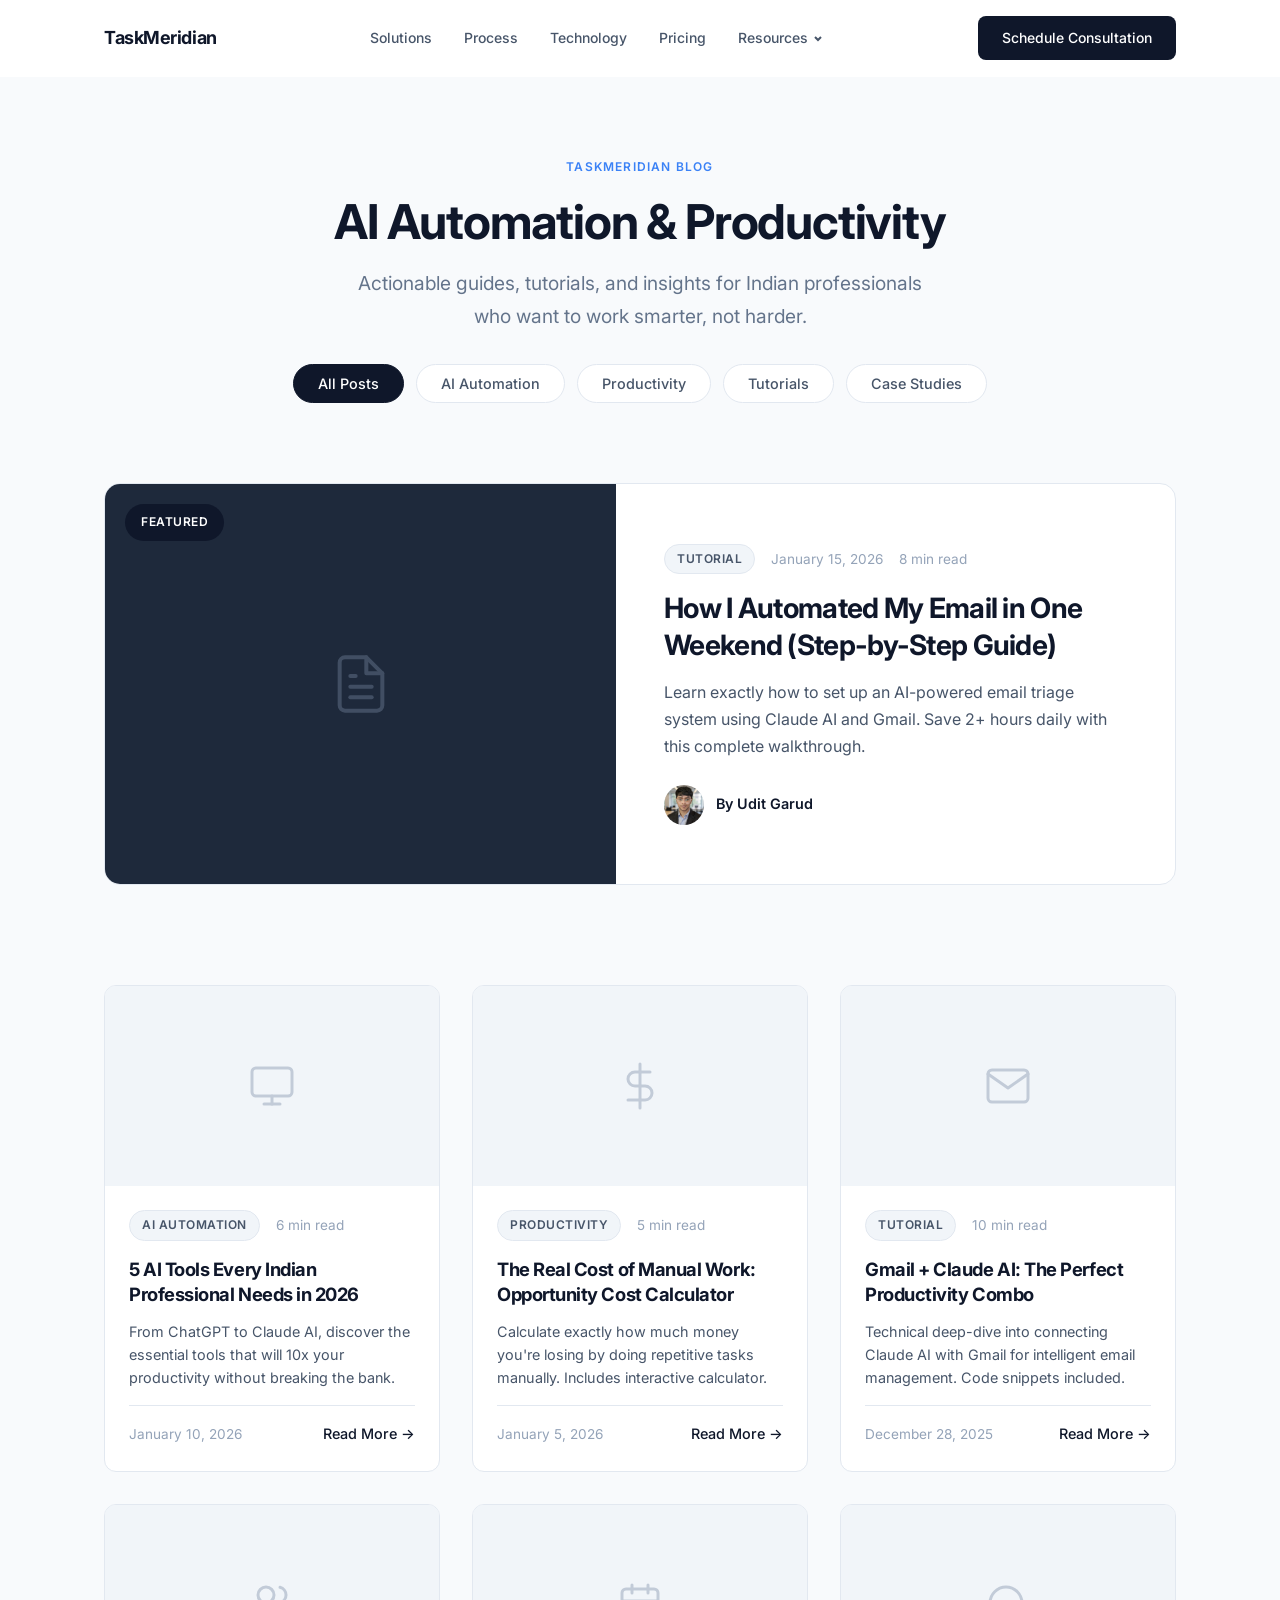
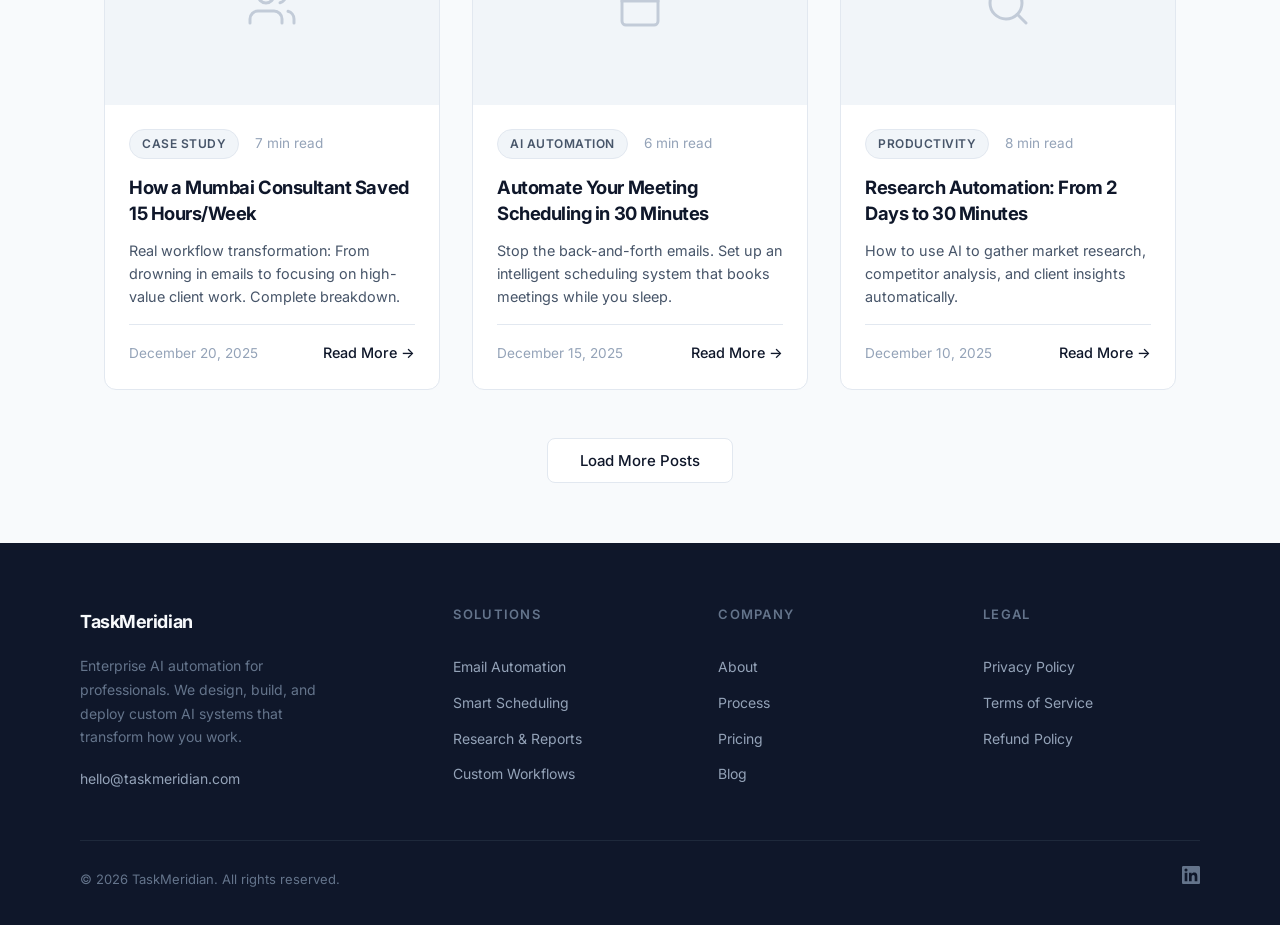
==== commit 7990006d: "Redesign blog.html with enterprise slate/navy aesthetic - Replaced colorful placeholder cards with c" ====
--- a/blog.html
+++ b/blog.html
@@ -77,8 +77,14 @@
         <div class="container">
             <a href="blog-post-email-automation.html" class="featured-card">
                 <div class="featured-image">
-                    <div class="post-thumbnail-placeholder" style="background: linear-gradient(135deg, #d97757 0%, #c46a4a 100%);">
-                        <span class="thumbnail-icon"></span>
+                    <div class="post-thumbnail-placeholder featured-placeholder">
+                        <svg width="64" height="64" viewBox="0 0 24 24" fill="none" stroke="#64748B" stroke-width="1.5" stroke-linecap="round" stroke-linejoin="round">
+                            <path d="M14 2H6a2 2 0 0 0-2 2v16a2 2 0 0 0 2 2h12a2 2 0 0 0 2-2V8z"/>
+                            <polyline points="14 2 14 8 20 8"/>
+                            <line x1="16" y1="13" x2="8" y2="13"/>
+                            <line x1="16" y1="17" x2="8" y2="17"/>
+                            <polyline points="10 9 9 9 8 9"/>
+                        </svg>
                     </div>
                     <span class="featured-badge">Featured</span>
                 </div>
@@ -107,8 +113,12 @@
                 <article class="blog-card" data-category="automation">
                     <a href="blog-post-ai-tools.html" class="blog-card-link">
                         <div class="blog-card-image">
-                            <div class="post-thumbnail-placeholder" style="background: linear-gradient(135deg, #2d5a4a 0%, #1a3d32 100%);">
-                                <span class="thumbnail-icon">🛠️</span>
+                            <div class="post-thumbnail-placeholder">
+                                <svg width="48" height="48" viewBox="0 0 24 24" fill="none" stroke="#94A3B8" stroke-width="1.5" stroke-linecap="round" stroke-linejoin="round">
+                                    <rect x="2" y="3" width="20" height="14" rx="2" ry="2"/>
+                                    <line x1="8" y1="21" x2="16" y2="21"/>
+                                    <line x1="12" y1="17" x2="12" y2="21"/>
+                                </svg>
                             </div>
                         </div>
                         <div class="blog-card-content">
@@ -130,8 +140,11 @@
                 <article class="blog-card" data-category="productivity">
                     <a href="blog-post-opportunity-cost.html" class="blog-card-link">
                         <div class="blog-card-image">
-                            <div class="post-thumbnail-placeholder" style="background: linear-gradient(135deg, #059669 0%, #047857 100%);">
-                                <span class="thumbnail-icon">💰</span>
+                            <div class="post-thumbnail-placeholder">
+                                <svg width="48" height="48" viewBox="0 0 24 24" fill="none" stroke="#94A3B8" stroke-width="1.5" stroke-linecap="round" stroke-linejoin="round">
+                                    <line x1="12" y1="1" x2="12" y2="23"/>
+                                    <path d="M17 5H9.5a3.5 3.5 0 0 0 0 7h5a3.5 3.5 0 0 1 0 7H6"/>
+                                </svg>
                             </div>
                         </div>
                         <div class="blog-card-content">
@@ -153,8 +166,11 @@
                 <article class="blog-card" data-category="tutorials">
                     <a href="blog-post-gmail-claude.html" class="blog-card-link">
                         <div class="blog-card-image">
-                            <div class="post-thumbnail-placeholder" style="background: linear-gradient(135deg, #ea4335 0%, #d33b28 100%);">
-                                <span class="thumbnail-icon"></span>
+                            <div class="post-thumbnail-placeholder">
+                                <svg width="48" height="48" viewBox="0 0 24 24" fill="none" stroke="#94A3B8" stroke-width="1.5" stroke-linecap="round" stroke-linejoin="round">
+                                    <path d="M4 4h16c1.1 0 2 .9 2 2v12c0 1.1-.9 2-2 2H4c-1.1 0-2-.9-2-2V6c0-1.1.9-2 2-2z"/>
+                                    <polyline points="22,6 12,13 2,6"/>
+                                </svg>
                             </div>
                         </div>
                         <div class="blog-card-content">
@@ -176,8 +192,13 @@
                 <article class="blog-card" data-category="case-studies">
                     <a href="blog-post-consultant-case-study.html" class="blog-card-link">
                         <div class="blog-card-image">
-                            <div class="post-thumbnail-placeholder" style="background: linear-gradient(135deg, #6366f1 0%, #4f46e5 100%);">
-                                <span class="thumbnail-icon"></span>
+                            <div class="post-thumbnail-placeholder">
+                                <svg width="48" height="48" viewBox="0 0 24 24" fill="none" stroke="#94A3B8" stroke-width="1.5" stroke-linecap="round" stroke-linejoin="round">
+                                    <path d="M17 21v-2a4 4 0 0 0-4-4H5a4 4 0 0 0-4 4v2"/>
+                                    <circle cx="9" cy="7" r="4"/>
+                                    <path d="M23 21v-2a4 4 0 0 0-3-3.87"/>
+                                    <path d="M16 3.13a4 4 0 0 1 0 7.75"/>
+                                </svg>
                             </div>
                         </div>
                         <div class="blog-card-content">
@@ -199,8 +220,13 @@
                 <article class="blog-card" data-category="automation">
                     <a href="blog-post-meeting-automation.html" class="blog-card-link">
                         <div class="blog-card-image">
-                            <div class="post-thumbnail-placeholder" style="background: linear-gradient(135deg, #f59e0b 0%, #d97706 100%);">
-                                <span class="thumbnail-icon">📅</span>
+                            <div class="post-thumbnail-placeholder">
+                                <svg width="48" height="48" viewBox="0 0 24 24" fill="none" stroke="#94A3B8" stroke-width="1.5" stroke-linecap="round" stroke-linejoin="round">
+                                    <rect x="3" y="4" width="18" height="18" rx="2" ry="2"/>
+                                    <line x1="16" y1="2" x2="16" y2="6"/>
+                                    <line x1="8" y1="2" x2="8" y2="6"/>
+                                    <line x1="3" y1="10" x2="21" y2="10"/>
+                                </svg>
                             </div>
                         </div>
                         <div class="blog-card-content">
@@ -222,8 +248,11 @@
                 <article class="blog-card" data-category="productivity">
                     <a href="blog-post-research-automation.html" class="blog-card-link">
                         <div class="blog-card-image">
-                            <div class="post-thumbnail-placeholder" style="background: linear-gradient(135deg, #8b5cf6 0%, #7c3aed 100%);">
-                                <span class="thumbnail-icon"></span>
+                            <div class="post-thumbnail-placeholder">
+                                <svg width="48" height="48" viewBox="0 0 24 24" fill="none" stroke="#94A3B8" stroke-width="1.5" stroke-linecap="round" stroke-linejoin="round">
+                                    <circle cx="11" cy="11" r="8"/>
+                                    <line x1="21" y1="21" x2="16.65" y2="16.65"/>
+                                </svg>
                             </div>
                         </div>
                         <div class="blog-card-content">
@@ -244,31 +273,7 @@
 
             <!-- Load More -->
             <div class="load-more">
-                <button class="btn btn-outline" id="load-more-btn">Load More Posts</button>
-            </div>
-        </div>
-    </section>
-
-    <!-- Newsletter Section -->
-    <section class="blog-newsletter">
-        <div class="container">
-            <div class="newsletter-box">
-                <div class="newsletter-content">
-                    <h2>Get Weekly AI Automation Tips</h2>
-                    <p>One actionable tip every Monday. No spam, unsubscribe anytime.</p>
-                    <ul class="newsletter-benefits">
-                        <li> Step-by-step tutorials</li>
-                        <li> Tool recommendations</li>
-                        <li> Exclusive automation templates</li>
-                    </ul>
-                </div>
-                <form class="newsletter-form-inline" action="https://formspree.io/f/mreazvgz" method="POST">
-                    <input type="hidden" name="source" value="blog-newsletter">
-                    <div class="form-group">
-                        <input type="email" name="email" placeholder="Enter your email" required>
-                    </div>
-                    <button type="submit" class="btn btn-primary">Subscribe</button>
-                </form>
+                <button class="load-more-btn" id="load-more-btn">Load More Posts</button>
             </div>
         </div>
     </section>
--- a/styles.css
+++ b/styles.css
@@ -365,7 +365,7 @@
    ======================================== */
 .hero {
     position: relative;
-    min-height: 90vh;
+    min-height: 85vh;
     display: flex;
     align-items: center;
     justify-content: center;
@@ -476,7 +476,7 @@
 }
 
 .hero-trust-bar {
-    margin-top: 80px;
+    margin-top: 60px;
     display: flex;
     flex-direction: column;
     align-items: center;
@@ -537,7 +537,7 @@
         text-align: center;
     }
     .hero-trust-bar {
-        margin-top: 48px;
+        margin-top: 40px;
     }
     .hero-trust-logos {
         gap: 12px;
@@ -3115,151 +3115,6 @@
 }
 
 /* ========================================
-   LEGAL SECTION
-   ======================================== */
-.legal-section {
-    padding: 80px 0;
-    background: var(--bg-light);
-}
-
-.legal-tabs {
-    display: flex;
-    gap: 12px;
-    margin-bottom: 40px;
-    flex-wrap: wrap;
-    justify-content: center;
-}
-
-.legal-tab {
-    padding: 12px 28px;
-    border: 2px solid var(--border);
-    background: var(--white);
-    border-radius: 100px;
-    font-family: var(--font-primary);
-    font-size: 15px;
-    font-weight: 600;
-    color: var(--text-secondary);
-    cursor: pointer;
-    transition: all 0.2s ease;
-}
-
-.legal-tab:hover {
-    border-color: var(--primary);
-    color: var(--primary);
-}
-
-.legal-tab.active {
-    background: var(--primary);
-    border-color: var(--primary);
-    color: var(--white);
-}
-
-.legal-content {
-    display: none;
-    max-width: 800px;
-    margin: 0 auto;
-    background: var(--white);
-    padding: 48px;
-    border-radius: 16px;
-    box-shadow: 0 4px 20px rgba(0,0,0,0.05);
-}
-
-.legal-content.active {
-    display: block;
-    animation: fadeIn 0.3s ease;
-}
-
-@keyframes fadeIn {
-    from { opacity: 0; transform: translateY(10px); }
-    to { opacity: 1; transform: translateY(0); }
-}
-
-.legal-content h2 {
-    font-size: 1.75rem;
-    font-weight: 700;
-    margin-bottom: 8px;
-    color: var(--text-primary);
-}
-
-.legal-updated {
-    color: var(--text-muted);
-    font-size: 15px;
-    margin-bottom: 32px;
-    padding-bottom: 24px;
-    border-bottom: 1px solid var(--border);
-}
-
-.legal-text h3 {
-    font-size: 1.1rem;
-    font-weight: 600;
-    margin: 28px 0 12px;
-    color: var(--text-primary);
-}
-
-.legal-text h3:first-child {
-    margin-top: 0;
-}
-
-.legal-text p {
-    color: var(--text-secondary);
-    line-height: 1.7;
-    margin-bottom: 16px;
-}
-
-.legal-text ul {
-    margin: 12px 0 20px 20px;
-    color: var(--text-secondary);
-}
-
-.legal-text li {
-    margin-bottom: 8px;
-    line-height: 1.6;
-}
-
-.legal-text a {
-    color: var(--accent);
-    text-decoration: none;
-    font-weight: 500;
-}
-
-.legal-text a:hover {
-    text-decoration: underline;
-}
-
-/* Security Badges */
-.security-badges {
-    display: flex;
-    gap: 16px;
-    margin-bottom: 32px;
-    flex-wrap: wrap;
-}
-
-.security-badge {
-    display: flex;
-    align-items: center;
-    gap: 10px;
-    padding: 12px 20px;
-    background: var(--bg-light);
-    border-radius: 10px;
-    font-size: 15px;
-    font-weight: 500;
-    color: var(--text-primary);
-}
-
-.badge-icon {
-    display: inline-flex;
-    align-items: center;
-    justify-content: center;
-    width: 36px;
-    height: 36px;
-    background: var(--primary);
-    color: var(--white);
-    border-radius: 8px;
-    font-size: 12px;
-    font-weight: 700;
-}
-
-/* ========================================
    RESPONSIVE
    ======================================== */
 @media (max-width: 1024px) {
@@ -3434,19 +3289,6 @@
         font-size: 14px;
     }
     
-    .legal-content {
-        padding: 28px;
-    }
-    
-    .legal-content h2 {
-        font-size: 1.4rem;
-    }
-    
-    .legal-tab {
-        padding: 10px 20px;
-        font-size: 14px;
-    }
-    
     .security-badges {
         justify-content: center;
     }
--- a/blog.css
+++ b/blog.css
@@ -6,18 +6,19 @@
 .blog-header {
     padding: 80px 0 40px;
     text-align: center;
-    background: linear-gradient(180deg, var(--color-bg) 0%, var(--color-bg-alt) 100%);
+    background: #F8FAFC;
 }
 
 .blog-header h1 {
     font-size: clamp(2rem, 4vw, 3rem);
-    font-weight: 800;
+    font-weight: 700;
     margin-bottom: 16px;
+    color: #0F172A;
 }
 
 .blog-intro {
     font-size: 1.2rem;
-    color: var(--color-text-secondary);
+    color: #64748B;
     max-width: 600px;
     margin: 0 auto 32px;
 }
@@ -33,30 +34,31 @@
 .category-btn {
     padding: 10px 24px;
     background: white;
-    border: 2px solid var(--color-border);
+    border: 1px solid #E2E8F0;
     border-radius: 100px;
-    font-family: var(--font-primary);
+    font-family: inherit;
     font-size: 0.9rem;
-    font-weight: 600;
-    color: var(--color-text-secondary);
+    font-weight: 500;
+    color: #475569;
     cursor: pointer;
-    transition: all 0.2s;
+    transition: all 0.2s ease;
 }
 
 .category-btn:hover {
-    border-color: var(--color-primary);
-    color: var(--color-primary);
+    border-color: #94A3B8;
+    color: #0F172A;
 }
 
 .category-btn.active {
-    background: var(--color-primary);
-    border-color: var(--color-primary);
+    background: #0F172A;
+    border-color: #0F172A;
     color: white;
 }
 
 /* Featured Post */
 .featured-post {
     padding: 40px 0;
+    background: #F8FAFC;
 }
 
 .featured-card {
@@ -64,17 +66,17 @@
     grid-template-columns: 1fr 1fr;
     gap: 48px;
     background: white;
-    border-radius: 20px;
+    border-radius: 16px;
     overflow: hidden;
-    border: 1px solid var(--color-border);
+    border: 1px solid #E2E8F0;
     text-decoration: none;
     color: inherit;
-    transition: all 0.3s ease;
+    transition: all 0.2s ease;
 }
 
 .featured-card:hover {
-    box-shadow: 0 12px 40px rgba(0,0,0,0.1);
-    transform: translateY(-4px);
+    box-shadow: 0 8px 32px rgba(15, 23, 42, 0.08);
+    transform: translateY(-2px);
 }
 
 .featured-image {
@@ -89,23 +91,29 @@
     align-items: center;
     justify-content: center;
     min-height: 400px;
-}
-
-.thumbnail-icon {
-    font-size: 6rem;
+    background: #F1F5F9;
+}
+
+.post-thumbnail-placeholder.featured-placeholder {
+    background: #1E293B;
+}
+
+.post-thumbnail-placeholder svg {
+    opacity: 0.5;
 }
 
 .featured-badge {
     position: absolute;
     top: 20px;
     left: 20px;
-    background: var(--color-primary);
+    background: #0F172A;
     color: white;
     padding: 8px 16px;
     border-radius: 100px;
-    font-size: 0.8rem;
-    font-weight: 700;
+    font-size: 0.75rem;
+    font-weight: 600;
     text-transform: uppercase;
+    letter-spacing: 0.5px;
 }
 
 .featured-content {
@@ -120,21 +128,24 @@
     gap: 16px;
     margin-bottom: 16px;
     flex-wrap: wrap;
+    align-items: center;
 }
 
 .post-category {
-    background: rgba(217, 119, 87, 0.1);
-    color: var(--color-primary);
+    background: #F1F5F9;
+    color: #475569;
     padding: 4px 12px;
     border-radius: 100px;
     font-size: 0.75rem;
-    font-weight: 700;
+    font-weight: 600;
     text-transform: uppercase;
+    letter-spacing: 0.5px;
+    border: 1px solid #E2E8F0;
 }
 
 .post-date, .read-time {
     font-size: 0.85rem;
-    color: var(--color-text-muted);
+    color: #94A3B8;
 }
 
 .featured-content h2 {
@@ -173,6 +184,7 @@
 /* Blog Grid */
 .blog-grid-section {
     padding: 60px 0;
+    background: #F8FAFC;
 }
 
 .blog-grid {
@@ -183,15 +195,15 @@
 
 .blog-card {
     background: white;
-    border-radius: 16px;
+    border-radius: 12px;
     overflow: hidden;
-    border: 1px solid var(--color-border);
-    transition: all 0.3s ease;
+    border: 1px solid #E2E8F0;
+    transition: all 0.2s ease;
 }
 
 .blog-card:hover {
-    box-shadow: 0 12px 40px rgba(0,0,0,0.1);
-    transform: translateY(-4px);
+    box-shadow: 0 8px 32px rgba(15, 23, 42, 0.06);
+    transform: translateY(-2px);
 }
 
 .blog-card-link {
@@ -207,10 +219,7 @@
 
 .blog-card-image .post-thumbnail-placeholder {
     min-height: 200px;
-}
-
-.blog-card-image .thumbnail-icon {
-    font-size: 4rem;
+    background: #F1F5F9;
 }
 
 .blog-card-content {
@@ -236,12 +245,12 @@
     justify-content: space-between;
     align-items: center;
     padding-top: 16px;
-    border-top: 1px solid var(--color-border);
+    border-top: 1px solid #E2E8F0;
 }
 
 .read-more {
-    color: var(--color-primary);
-    font-weight: 600;
+    color: #0F172A;
+    font-weight: 500;
     font-size: 0.9rem;
 }
 
@@ -251,71 +260,26 @@
     margin-top: 48px;
 }
 
-/* Blog Newsletter */
-.blog-newsletter {
-    padding: 80px 0;
-    background: var(--color-bg-warm);
-}
-
-.newsletter-box {
-    display: grid;
-    grid-template-columns: 1fr 1fr;
-    gap: 48px;
-    align-items: center;
+.load-more-btn {
     background: white;
-    padding: 48px;
-    border-radius: 20px;
-    border: 1px solid var(--color-border);
-}
-
-.newsletter-content h2 {
-    font-size: 1.5rem;
-    font-weight: 700;
-    margin-bottom: 12px;
-}
-
-.newsletter-content > p {
-    font-size: 1rem;
-    color: var(--color-text-secondary);
-    margin-bottom: 20px;
-}
-
-.newsletter-benefits {
-    list-style: none;
-}
-
-.newsletter-benefits li {
-    padding: 8px 0;
-    font-size: 0.95rem;
-    color: var(--color-text-secondary);
-}
-
-.newsletter-form-inline {
-    display: flex;
-    gap: 12px;
-}
-
-.newsletter-form-inline .form-group {
-    flex: 1;
-}
-
-.newsletter-form-inline input {
-    width: 100%;
-    padding: 14px 18px;
-    border: 2px solid var(--color-border);
-    border-radius: 10px;
-    font-family: var(--font-primary);
-    font-size: 1rem;
-}
-
-.newsletter-form-inline input:focus {
-    outline: none;
-    border-color: var(--color-primary);
+    border: 1px solid #E2E8F0;
+    color: #0F172A;
+    font-weight: 500;
+    padding: 12px 32px;
+    border-radius: 8px;
+    font-family: inherit;
+    font-size: 15px;
+    cursor: pointer;
+    transition: all 0.2s ease;
+}
+
+.load-more-btn:hover {
+    border-color: #94A3B8;
 }
 
 /* Active Nav State */
 .nav-links a.active {
-    color: var(--color-primary);
+    color: #0F172A;
     font-weight: 600;
 }
 
@@ -337,10 +301,6 @@
         grid-template-columns: repeat(2, 1fr);
     }
     
-    .newsletter-box {
-        grid-template-columns: 1fr;
-        gap: 32px;
-    }
 }
 
 @media (max-width: 768px) {
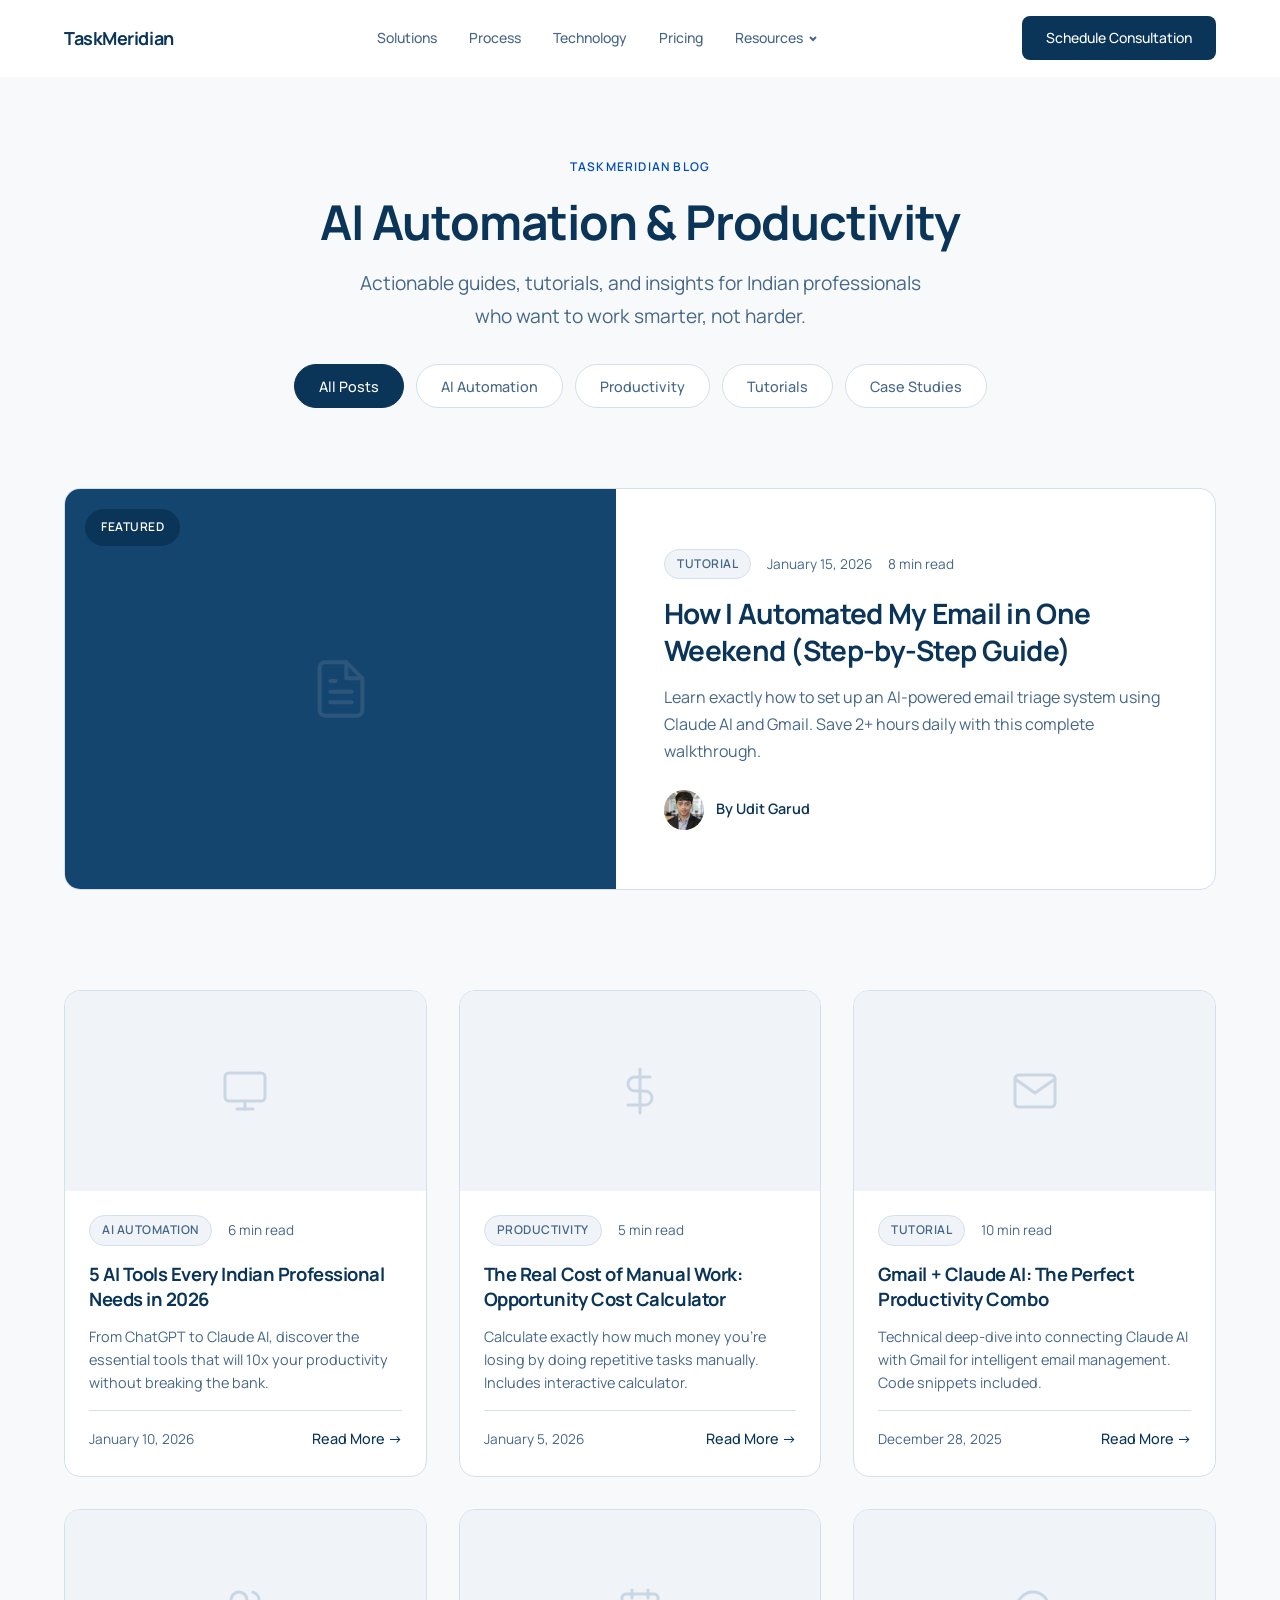
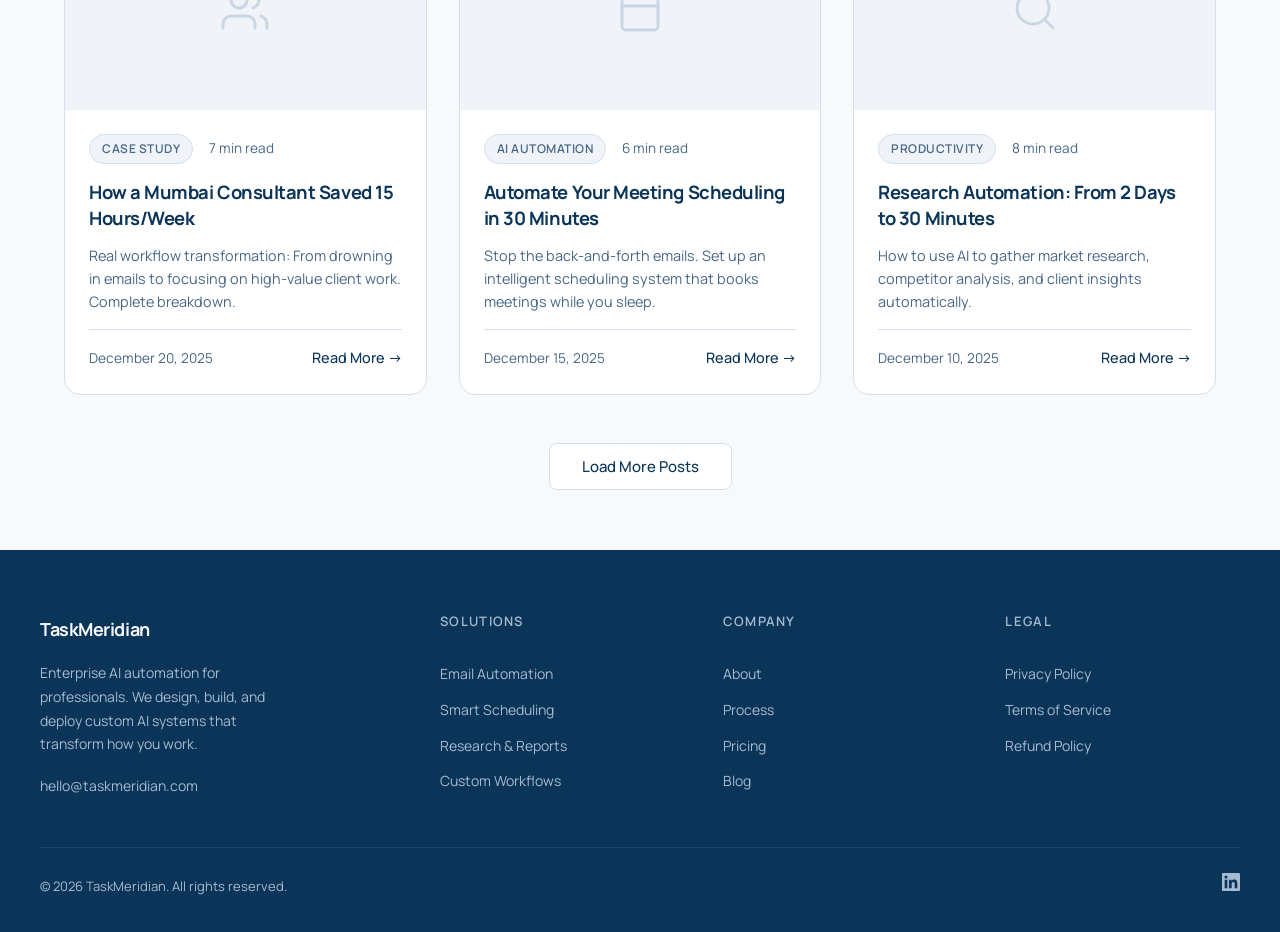
==== commit 4a945c6e: "feat(design): restyle site to ink-navy design system Retoken the whole site to the navy/signal-blue " ====
--- a/blog.html
+++ b/blog.html
@@ -22,9 +22,15 @@
     <meta name="twitter:title" content="Blog - AI Automation Tips for Indian Professionals">
     <meta name="twitter:description" content="Learn AI automation, productivity tips, and workflow optimization.">
     
-    <link rel="preconnect" href="https://fonts.googleapis.com">
+    <!-- DNS prefetch for third-party domains -->
+    <link rel="dns-prefetch" href="https://fonts.googleapis.com">
+    <link rel="dns-prefetch" href="https://fonts.gstatic.com">
+    <link rel="dns-prefetch" href="https://www.googletagmanager.com">
+    <link rel="dns-prefetch" href="https://www.clarity.ms">
+    <!-- Preconnect to frequently used origins -->
+    <link rel="preconnect" href="https://fonts.googleapis.com" crossorigin>
     <link rel="preconnect" href="https://fonts.gstatic.com" crossorigin>
-    <link href="https://fonts.googleapis.com/css2?family=Inter:wght@400;500;600;700;800&display=swap" rel="stylesheet">
+    <link href="https://fonts.googleapis.com/css2?family=Manrope:wght@400;500;600;700;800&display=swap" rel="stylesheet">
     <link rel="stylesheet" href="styles.css">
     <link rel="stylesheet" href="blog.css">
 </head>
@@ -78,7 +84,7 @@
             <a href="blog-post-email-automation.html" class="featured-card">
                 <div class="featured-image">
                     <div class="post-thumbnail-placeholder featured-placeholder">
-                        <svg width="64" height="64" viewBox="0 0 24 24" fill="none" stroke="#64748B" stroke-width="1.5" stroke-linecap="round" stroke-linejoin="round">
+                        <svg width="64" height="64" viewBox="0 0 24 24" fill="none" stroke="#476788" stroke-width="1.5" stroke-linecap="round" stroke-linejoin="round">
                             <path d="M14 2H6a2 2 0 0 0-2 2v16a2 2 0 0 0 2 2h12a2 2 0 0 0 2-2V8z"/>
                             <polyline points="14 2 14 8 20 8"/>
                             <line x1="16" y1="13" x2="8" y2="13"/>
@@ -114,7 +120,7 @@
                     <a href="blog-post-ai-tools.html" class="blog-card-link">
                         <div class="blog-card-image">
                             <div class="post-thumbnail-placeholder">
-                                <svg width="48" height="48" viewBox="0 0 24 24" fill="none" stroke="#94A3B8" stroke-width="1.5" stroke-linecap="round" stroke-linejoin="round">
+                                <svg width="48" height="48" viewBox="0 0 24 24" fill="none" stroke="#a6bbd1" stroke-width="1.5" stroke-linecap="round" stroke-linejoin="round">
                                     <rect x="2" y="3" width="20" height="14" rx="2" ry="2"/>
                                     <line x1="8" y1="21" x2="16" y2="21"/>
                                     <line x1="12" y1="17" x2="12" y2="21"/>
@@ -141,7 +147,7 @@
                     <a href="blog-post-opportunity-cost.html" class="blog-card-link">
                         <div class="blog-card-image">
                             <div class="post-thumbnail-placeholder">
-                                <svg width="48" height="48" viewBox="0 0 24 24" fill="none" stroke="#94A3B8" stroke-width="1.5" stroke-linecap="round" stroke-linejoin="round">
+                                <svg width="48" height="48" viewBox="0 0 24 24" fill="none" stroke="#a6bbd1" stroke-width="1.5" stroke-linecap="round" stroke-linejoin="round">
                                     <line x1="12" y1="1" x2="12" y2="23"/>
                                     <path d="M17 5H9.5a3.5 3.5 0 0 0 0 7h5a3.5 3.5 0 0 1 0 7H6"/>
                                 </svg>
@@ -167,7 +173,7 @@
                     <a href="blog-post-gmail-claude.html" class="blog-card-link">
                         <div class="blog-card-image">
                             <div class="post-thumbnail-placeholder">
-                                <svg width="48" height="48" viewBox="0 0 24 24" fill="none" stroke="#94A3B8" stroke-width="1.5" stroke-linecap="round" stroke-linejoin="round">
+                                <svg width="48" height="48" viewBox="0 0 24 24" fill="none" stroke="#a6bbd1" stroke-width="1.5" stroke-linecap="round" stroke-linejoin="round">
                                     <path d="M4 4h16c1.1 0 2 .9 2 2v12c0 1.1-.9 2-2 2H4c-1.1 0-2-.9-2-2V6c0-1.1.9-2 2-2z"/>
                                     <polyline points="22,6 12,13 2,6"/>
                                 </svg>
@@ -193,7 +199,7 @@
                     <a href="blog-post-consultant-case-study.html" class="blog-card-link">
                         <div class="blog-card-image">
                             <div class="post-thumbnail-placeholder">
-                                <svg width="48" height="48" viewBox="0 0 24 24" fill="none" stroke="#94A3B8" stroke-width="1.5" stroke-linecap="round" stroke-linejoin="round">
+                                <svg width="48" height="48" viewBox="0 0 24 24" fill="none" stroke="#a6bbd1" stroke-width="1.5" stroke-linecap="round" stroke-linejoin="round">
                                     <path d="M17 21v-2a4 4 0 0 0-4-4H5a4 4 0 0 0-4 4v2"/>
                                     <circle cx="9" cy="7" r="4"/>
                                     <path d="M23 21v-2a4 4 0 0 0-3-3.87"/>
@@ -221,7 +227,7 @@
                     <a href="blog-post-meeting-automation.html" class="blog-card-link">
                         <div class="blog-card-image">
                             <div class="post-thumbnail-placeholder">
-                                <svg width="48" height="48" viewBox="0 0 24 24" fill="none" stroke="#94A3B8" stroke-width="1.5" stroke-linecap="round" stroke-linejoin="round">
+                                <svg width="48" height="48" viewBox="0 0 24 24" fill="none" stroke="#a6bbd1" stroke-width="1.5" stroke-linecap="round" stroke-linejoin="round">
                                     <rect x="3" y="4" width="18" height="18" rx="2" ry="2"/>
                                     <line x1="16" y1="2" x2="16" y2="6"/>
                                     <line x1="8" y1="2" x2="8" y2="6"/>
@@ -249,7 +255,7 @@
                     <a href="blog-post-research-automation.html" class="blog-card-link">
                         <div class="blog-card-image">
                             <div class="post-thumbnail-placeholder">
-                                <svg width="48" height="48" viewBox="0 0 24 24" fill="none" stroke="#94A3B8" stroke-width="1.5" stroke-linecap="round" stroke-linejoin="round">
+                                <svg width="48" height="48" viewBox="0 0 24 24" fill="none" stroke="#a6bbd1" stroke-width="1.5" stroke-linecap="round" stroke-linejoin="round">
                                     <circle cx="11" cy="11" r="8"/>
                                     <line x1="21" y1="21" x2="16.65" y2="16.65"/>
                                 </svg>
@@ -288,21 +294,21 @@
                     <a href="mailto:hello@taskmeridian.com" class="footer-email">hello@taskmeridian.com</a>
                 </div>
                 <div class="footer-column">
-                    <h4 class="footer-heading">Solutions</h4>
+                    <h2 class="footer-heading">Solutions</h2>
                     <a href="index.html#solutions">Email Automation</a>
                     <a href="index.html#solutions">Smart Scheduling</a>
                     <a href="index.html#solutions">Research & Reports</a>
                     <a href="index.html#solutions">Custom Workflows</a>
                 </div>
                 <div class="footer-column">
-                    <h4 class="footer-heading">Company</h4>
+                    <h2 class="footer-heading">Company</h2>
                     <a href="index.html#about">About</a>
                     <a href="index.html#process">Process</a>
                     <a href="index.html#pricing">Pricing</a>
                     <a href="blog.html">Blog</a>
                 </div>
                 <div class="footer-column">
-                    <h4 class="footer-heading">Legal</h4>
+                    <h2 class="footer-heading">Legal</h2>
                     <a href="privacy-policy.html">Privacy Policy</a>
                     <a href="terms-of-service.html">Terms of Service</a>
                     <a href="refund-policy.html">Refund Policy</a>
@@ -317,6 +323,7 @@
         </div>
     </footer>
 
+    <script src="script.js"></script>
     <script src="blog.js"></script>
     
     <!-- Google Analytics 4 -->
--- a/styles.css
+++ b/styles.css
@@ -1,23 +1,52 @@
 /* ========================================
    TaskMeridian — Design System
-   Font: Inter
+   Font: Manrope (Gilroy substitute)
+   Palette: Ink navy on cool marble
    ======================================== */
 
 :root {
-    /* New Color Palette */
-    --primary: #0F172A;
-    --secondary: #1E293B;
-    --accent: #3B82F6;
-    --text-primary: #0F172A;
-    --text-secondary: #475569;
-    --text-muted: #94A3B8;
-    --border: #E2E8F0;
-    --bg-light: #F8FAFC;
-    --bg-dark: #0F172A;
-    --success: #10B981;
+    /* Calendly-derived palette */
+    --color-ink-navy: #0b3558;
+    --color-ink-navy-deep: #072742;   /* derived: deepest surface */
+    --color-ink-navy-soft: #14456f;   /* derived: layering on dark surfaces */
+    --color-signal-blue: #006bff;
+    --color-slate-gray: #476788;
+    --color-mist-gray: #a6bbd1;
+    --color-cloud: #f8f9fb;
+    --color-paper: #ffffff;
+    --color-pebble: #f0f3f8;
+    --color-hairline: #d4e0ed;
+    --color-coral-magenta: #e55cff;
+    --color-sky-cyan: #0099ff;
+    --color-deep-cobalt: #004eba;
+
+    --primary: var(--color-ink-navy);
+    --secondary: var(--color-ink-navy-soft);
+    --accent: var(--color-signal-blue);
+    --text-primary: var(--color-ink-navy);
+    --text-secondary: var(--color-slate-gray);
+    --text-muted: var(--color-mist-gray);
+    --border: var(--color-hairline);
+    --bg-light: var(--color-cloud);
+    --bg-dark: var(--color-ink-navy);
+    --success: #10B981;          /* fills */
+    --success-text: #047857;     /* same hue, readable as text on light surfaces */
     --error: #EF4444;
-    --white: #FFFFFF;
-    
+    --white: var(--color-paper);
+
+    /* Elevation — blue-tinted only, never neutral black */
+    --shadow-sm: rgba(71, 103, 136, 0.04) 0px 4px 5px 0px, rgba(71, 103, 136, 0.03) 0px 4px 10px 0px, rgba(71, 103, 136, 0.05) 0px 10px 20px 0px;
+    --shadow-md: rgba(71, 103, 136, 0.04) 0px 4px 5px 0px, rgba(71, 103, 136, 0.03) 0px 8px 15px 0px, rgba(71, 103, 136, 0.06) 0px 15px 30px 0px;
+    --shadow-lg: rgba(71, 103, 136, 0.04) 0px 4px 5px 0px, rgba(71, 103, 136, 0.03) 0px 8px 15px 0px, rgba(71, 103, 136, 0.08) 0px 30px 50px 0px;
+
+    /* Radii */
+    --radius-small: 4px;
+    --radius-button: 8px;
+    --radius-input: 8px;
+    --radius-product-card: 16px;
+    --radius-card: 24px;
+    --radius-badge: 9999px;
+
     /* Legacy compatibility - mapped to new colors */
     --color-bg: var(--white);
     --color-bg-alt: var(--bg-light);
@@ -30,13 +59,14 @@
     --color-primary-light: var(--text-secondary);
     --color-accent: var(--accent);
     --color-success: var(--success);
+    --color-success-text: var(--success-text);
     --color-border: var(--border);
     --color-card: var(--white);
     
-    --font-primary: 'Inter', system-ui, -apple-system, sans-serif;
-    
-    --max-width: 1120px;
-    --section-padding: 120px;
+    --font-primary: 'Manrope', ui-sans-serif, system-ui, -apple-system, BlinkMacSystemFont, "Segoe UI", Roboto, sans-serif;
+
+    --max-width: 1200px;
+    --section-padding: 80px;
 }
 
 * {
@@ -48,6 +78,8 @@
 html {
     scroll-behavior: smooth;
     scroll-padding-top: 80px;
+    overflow-x: hidden;
+    max-width: 100vw;
 }
 
 body {
@@ -58,6 +90,8 @@
     background: var(--white);
     -webkit-font-smoothing: antialiased;
     padding-top: 72px;
+    overflow-x: hidden;
+    max-width: 100vw;
 }
 
 .container {
@@ -115,12 +149,13 @@
     font-weight: 600;
     text-transform: uppercase;
     letter-spacing: 0.1em;
-    color: var(--accent);
+    /* informational label, not an action: Deep Cobalt reads at 12px where Signal Blue does not */
+    color: var(--color-deep-cobalt);
     margin-bottom: 16px;
 }
 
 .section-badge-alt {
-    color: var(--text-muted);
+    color: var(--text-secondary);
 }
 
 /* ========================================
@@ -134,42 +169,58 @@
     gap: 8px;
     font-family: var(--font-primary);
     font-weight: 600;
-    font-size: 15px;
+    font-size: 16px;
     cursor: pointer;
     transition: all 0.2s ease;
     text-decoration: none;
     border: none;
 }
 
+/* Primary action is Signal Blue; Ink Navy is the secondary dark fill */
 .btn-primary {
-    background: var(--primary);
+    background: var(--color-signal-blue);
     color: var(--white);
-    border-radius: 8px;
+    border-radius: var(--radius-button);
     padding: 14px 32px;
 }
 
 .btn-primary:hover {
-    background: var(--secondary);
+    background: var(--color-deep-cobalt);
     transform: scale(1.02);
     color: var(--white);
 }
 
-.btn-secondary {
+.btn-dark {
+    background: var(--color-ink-navy);
+    color: var(--white);
+    border-radius: var(--radius-button);
+    padding: 14px 32px;
+}
+
+.btn-dark:hover {
+    background: var(--color-ink-navy-soft);
+    color: var(--white);
+}
+
+.btn-secondary,
+.btn-outline {
     background: transparent;
     color: var(--primary);
     border: 1px solid var(--border);
-    border-radius: 8px;
+    border-radius: var(--radius-button);
     padding: 14px 32px;
 }
 
-.btn-secondary:hover {
+.btn-secondary:hover,
+.btn-outline:hover {
     border-color: var(--primary);
     background: var(--bg-light);
+    color: var(--primary);
 }
 
 .btn-lg {
     padding: 16px 40px;
-    font-size: 16px;
+    font-size: 18px;
 }
 
 .btn-sm {
@@ -214,23 +265,24 @@
 }
 
 .navbar.scrolled {
-    border-bottom-color: #E2E8F0;
+    border-bottom-color: #d4e0ed;
     padding: 12px 0;
 }
 
 .nav-container {
-    max-width: 1120px;
+    max-width: var(--max-width);
     margin: 0 auto;
     padding: 0 24px;
     display: flex;
     align-items: center;
     justify-content: space-between;
+    gap: 32px;
 }
 
 .nav-logo {
     font-size: 18px;
     font-weight: 700;
-    color: #0F172A;
+    color: #0b3558;
     text-decoration: none;
     letter-spacing: -0.025em;
 }
@@ -244,14 +296,14 @@
 .nav-links a {
     font-size: 14px;
     font-weight: 500;
-    color: #475569;
+    color: #476788;
     text-decoration: none;
     position: relative;
     transition: color 0.2s ease;
 }
 
 .nav-links a:hover {
-    color: #0F172A;
+    color: #0b3558;
 }
 
 .nav-links a::after {
@@ -259,18 +311,20 @@
     position: absolute;
     bottom: -4px;
     left: 0;
-    width: 0;
+    width: 100%;
     height: 2px;
-    background: #0F172A;
-    transition: width 0.2s ease;
+    background: #0b3558;
+    transform: scaleX(0);
+    transform-origin: left;
+    transition: transform 0.2s ease;
 }
 
 .nav-links a:hover::after {
-    width: 100%;
+    transform: scaleX(1);
 }
 
 .nav-cta {
-    background: #0F172A;
+    background: #0b3558;
     color: white;
     text-decoration: none;
     padding: 10px 24px;
@@ -281,7 +335,7 @@
 }
 
 .nav-cta:hover {
-    background: #1E293B;
+    background: #14456f;
     transform: scale(1.02);
     color: white;
 }
@@ -306,15 +360,15 @@
     top: calc(100% + 12px);
     left: -16px;
     background: white;
-    border: 1px solid #E2E8F0;
-    border-radius: 12px;
+    border: 1px solid #d4e0ed;
+    border-radius: 16px;
     padding: 8px;
     min-width: 200px;
     opacity: 0;
     visibility: hidden;
     transform: translateY(-8px);
     transition: all 0.2s ease;
-    box-shadow: 0 4px 24px rgba(0,0,0,0.08);
+    box-shadow: var(--shadow-md);
 }
 
 .nav-dropdown:hover .dropdown-menu {
@@ -328,13 +382,13 @@
     padding: 10px 16px;
     border-radius: 8px;
     font-size: 14px;
-    color: #475569;
+    color: #476788;
     text-decoration: none;
 }
 
 .dropdown-menu a:hover {
-    background: #F8FAFC;
-    color: #0F172A;
+    background: #f8f9fb;
+    color: #0b3558;
 }
 
 .dropdown-menu a::after {
@@ -355,8 +409,8 @@
 .nav-hamburger span {
     width: 24px;
     height: 2px;
-    background: #0F172A;
-    border-radius: 2px;
+    background: #0b3558;
+    border-radius: 4px;
     transition: all 0.2s ease;
 }
 
@@ -369,7 +423,7 @@
     display: flex;
     align-items: center;
     justify-content: center;
-    background: #0B1120;
+    background: #072742;
     overflow: hidden;
     padding: 120px 24px 80px;
 }
@@ -378,20 +432,10 @@
     position: absolute;
     top: 0; left: 0; right: 0; bottom: 0;
     background-image: 
-        radial-gradient(circle at 25% 25%, rgba(59, 130, 246, 0.06) 0%, transparent 50%),
+        radial-gradient(circle at 25% 25%, rgba(0, 107, 255, 0.06) 0%, transparent 50%),
         radial-gradient(circle at 75% 75%, rgba(99, 102, 241, 0.04) 0%, transparent 50%);
     pointer-events: none;
     z-index: 0;
-}
-
-/* Subtle grid pattern overlay */
-.hero-bg-pattern::before {
-    content: '';
-    position: absolute;
-    top: 0; left: 0; right: 0; bottom: 0;
-    background-image: linear-gradient(rgba(255,255,255,0.03) 1px, transparent 1px),
-                      linear-gradient(90deg, rgba(255,255,255,0.03) 1px, transparent 1px);
-    background-size: 60px 60px;
 }
 
 .hero-container {
@@ -414,14 +458,14 @@
     letter-spacing: 3px;
     font-size: 12px;
     font-weight: 600;
-    color: #94A3B8;
+    color: #a6bbd1;
     margin-bottom: 24px;
 }
 
 .hero-headline {
     font-size: clamp(36px, 5vw, 64px);
     font-weight: 700;
-    color: #F8FAFC;
+    color: #f8f9fb;
     line-height: 1.1;
     letter-spacing: -0.03em;
     margin: 0 0 24px 0;
@@ -430,7 +474,7 @@
 .hero-subheadline {
     font-size: 18px;
     line-height: 1.7;
-    color: #94A3B8;
+    color: #a6bbd1;
     max-width: 640px;
     margin: 0 auto 40px;
 }
@@ -445,7 +489,7 @@
 
 .hero-cta-primary {
     background: #FFFFFF;
-    color: #0F172A;
+    color: #0b3558;
     padding: 14px 32px;
     border-radius: 8px;
     font-weight: 600;
@@ -461,18 +505,18 @@
 
 .hero-cta-secondary {
     background: transparent;
-    color: #CBD5E1;
+    color: #d4e0ed;
     padding: 14px 32px;
     border-radius: 8px;
     font-weight: 600;
     font-size: 15px;
     text-decoration: none;
-    border: 1px solid #334155;
+    border: 1px solid #476788;
     transition: all 0.2s ease;
 }
 .hero-cta-secondary:hover {
-    border-color: #F8FAFC;
-    color: #F8FAFC;
+    border-color: #f8f9fb;
+    color: #f8f9fb;
 }
 
 .hero-trust-bar {
@@ -488,7 +532,7 @@
     text-transform: uppercase;
     letter-spacing: 2px;
     font-weight: 500;
-    color: #475569;
+    color: #a6bbd1;
 }
 
 .hero-trust-logos {
@@ -502,17 +546,17 @@
 .trust-logo-item {
     font-size: 14px;
     font-weight: 500;
-    color: #475569;
+    color: #a6bbd1;
     opacity: 0.6;
     transition: opacity 0.2s ease;
     padding: 8px 16px;
-    border: 1px solid #1E293B;
-    border-radius: 6px;
+    border: 1px solid #14456f;
+    border-radius: 8px;
 }
 .trust-logo-item:hover {
     opacity: 1;
-    color: #94A3B8;
-    border-color: #334155;
+    color: #a6bbd1;
+    border-color: #476788;
 }
 
 /* Mobile adjustments */
@@ -553,11 +597,11 @@
    ======================================== */
 .problem {
     background: #FFFFFF;
-    padding: 120px 24px;
+    padding: 80px 24px;
 }
 
 .problem-container {
-    max-width: 1120px;
+    max-width: var(--max-width);
     margin: 0 auto;
 }
 
@@ -569,7 +613,7 @@
 .problem-headline {
     font-size: 40px;
     font-weight: 700;
-    color: #0F172A;
+    color: #0b3558;
     margin: 16px 0;
     letter-spacing: -0.025em;
     text-align: center;
@@ -577,7 +621,7 @@
 
 .problem-subtext {
     font-size: 17px;
-    color: #64748B;
+    color: #476788;
     text-align: center;
     max-width: 680px;
     margin: 0 auto 56px;
@@ -592,24 +636,24 @@
 
 .problem-card {
     background: #FFFFFF;
-    border: 1px solid #E2E8F0;
+    border: 1px solid #d4e0ed;
     border-radius: 16px;
     padding: 32px;
     transition: all 0.2s ease;
 }
 
 .problem-card:hover {
-    box-shadow: 0 4px 20px rgba(15, 23, 42, 0.06);
+    box-shadow: var(--shadow-sm);
     transform: translateY(-2px);
-    border-color: #CBD5E1;
+    border-color: #d4e0ed;
 }
 
 .problem-card-icon {
     width: 56px;
     height: 56px;
-    border-radius: 12px;
-    background: #F8FAFC;
-    border: 1px solid #E2E8F0;
+    border-radius: 16px;
+    background: #f8f9fb;
+    border: 1px solid #d4e0ed;
     display: flex;
     align-items: center;
     justify-content: center;
@@ -619,13 +663,13 @@
 .problem-card-title {
     font-size: 18px;
     font-weight: 600;
-    color: #0F172A;
+    color: #0b3558;
     margin: 0 0 10px 0;
 }
 
 .problem-card-desc {
     font-size: 15px;
-    color: #64748B;
+    color: #476788;
     line-height: 1.6;
     margin: 0;
 }
@@ -648,12 +692,12 @@
    SOLUTION SECTION
    ======================================== */
 .solution {
-    background: #F8FAFC;
-    padding: 120px 24px;
+    background: #f8f9fb;
+    padding: 80px 24px;
 }
 
 .solution-container {
-    max-width: 1120px;
+    max-width: var(--max-width);
     margin: 0 auto;
 }
 
@@ -665,7 +709,7 @@
 .solution-headline {
     font-size: 40px;
     font-weight: 700;
-    color: #0F172A;
+    color: #0b3558;
     margin: 16px 0;
     letter-spacing: -0.025em;
     text-align: center;
@@ -673,7 +717,7 @@
 
 .solution-subtext {
     font-size: 17px;
-    color: #64748B;
+    color: #476788;
     text-align: center;
     max-width: 640px;
     margin: 0 auto 56px;
@@ -688,21 +732,21 @@
 
 .solution-card {
     background: #FFFFFF;
-    border: 1px solid #E2E8F0;
+    border: 1px solid #d4e0ed;
     border-radius: 16px;
     padding: 40px;
     transition: all 0.2s ease;
 }
 
 .solution-card:hover {
-    border-color: #CBD5E1;
-    box-shadow: 0 4px 20px rgba(15, 23, 42, 0.05);
+    border-color: #d4e0ed;
+    box-shadow: var(--shadow-sm);
 }
 
 .solution-card-number {
     font-size: 48px;
     font-weight: 800;
-    color: #E2E8F0;
+    color: #d4e0ed;
     line-height: 1;
     display: block;
     margin-bottom: 16px;
@@ -712,13 +756,13 @@
 .solution-card-title {
     font-size: 20px;
     font-weight: 600;
-    color: #0F172A;
+    color: #0b3558;
     margin: 0 0 12px 0;
 }
 
 .solution-card-desc {
     font-size: 15px;
-    color: #64748B;
+    color: #476788;
     line-height: 1.6;
     margin: 0;
 }
@@ -744,12 +788,12 @@
    CAPABILITIES SECTION
    ======================================== */
 .capabilities {
-    background: #F8FAFC;
-    padding: 120px 24px;
+    background: #f8f9fb;
+    padding: 80px 24px;
 }
 
 .capabilities-container {
-    max-width: 1120px;
+    max-width: var(--max-width);
     margin: 0 auto;
 }
 
@@ -761,7 +805,7 @@
 .capabilities-headline {
     font-size: 40px;
     font-weight: 700;
-    color: #0F172A;
+    color: #0b3558;
     margin: 16px 0;
     letter-spacing: -0.025em;
     text-align: center;
@@ -769,7 +813,7 @@
 
 .capabilities-subtext {
     font-size: 17px;
-    color: #64748B;
+    color: #476788;
     text-align: center;
     max-width: 620px;
     margin: 0 auto 56px;
@@ -784,7 +828,7 @@
 
 .capability-card {
     background: #FFFFFF;
-    border: 1px solid #E2E8F0;
+    border: 1px solid #d4e0ed;
     border-radius: 16px;
     padding: 32px;
     display: flex;
@@ -793,16 +837,16 @@
 }
 
 .capability-card:hover {
-    border-color: #CBD5E1;
-    box-shadow: 0 2px 12px rgba(15, 23, 42, 0.04);
+    border-color: #d4e0ed;
+    box-shadow: var(--shadow-sm);
 }
 
 .capability-icon {
     width: 44px;
     height: 44px;
-    border-radius: 10px;
-    background: #F8FAFC;
-    border: 1px solid #E2E8F0;
+    border-radius: 8px;
+    background: #f8f9fb;
+    border: 1px solid #d4e0ed;
     display: flex;
     align-items: center;
     justify-content: center;
@@ -812,13 +856,13 @@
 .capability-name {
     font-size: 18px;
     font-weight: 600;
-    color: #0F172A;
+    color: #0b3558;
     margin: 0 0 8px 0;
 }
 
 .capability-desc {
     font-size: 14px;
-    color: #64748B;
+    color: #476788;
     line-height: 1.6;
     margin: 0;
     flex-grow: 1;
@@ -830,23 +874,23 @@
     gap: 6px;
     margin-top: 20px;
     padding-top: 16px;
-    border-top: 1px solid #F1F5F9;
+    border-top: 1px solid #f0f3f8;
 }
 
 .capability-tool {
     font-size: 11px;
     font-weight: 500;
-    color: #475569;
-    background: #F1F5F9;
+    color: #476788;
+    background: #f0f3f8;
     padding: 3px 10px;
-    border-radius: 6px;
+    border-radius: 8px;
 }
 
 .capability-metric {
     display: block;
     font-size: 12px;
     font-weight: 500;
-    color: #94A3B8;
+    color: #476788;
     margin-top: 12px;
 }
 
@@ -858,13 +902,13 @@
 .capabilities-link {
     font-size: 15px;
     font-weight: 500;
-    color: #0F172A;
+    color: #0b3558;
     text-decoration: none;
     transition: color 0.2s ease;
 }
 
 .capabilities-link:hover {
-    color: #3B82F6;
+    color: #006bff;
 }
 
 /* Capabilities tablet */
@@ -888,99 +932,6 @@
     }
 }
 
-/* ========================================
-   PROCESS VISUAL
-   ======================================== */
-.process-visual {
-    background: #F8FAFC;
-    padding: 100px 24px;
-    border-top: 1px solid #E2E8F0;
-    border-bottom: 1px solid #E2E8F0;
-}
-
-.process-visual-container {
-    max-width: 900px;
-    margin: 0 auto;
-    text-align: center;
-}
-
-.process-visual-headline {
-    font-size: 36px;
-    font-weight: 700;
-    color: #0F172A;
-    margin: 16px 0 56px;
-    letter-spacing: -0.025em;
-}
-
-.process-flow {
-    display: flex;
-    align-items: flex-start;
-    justify-content: center;
-    gap: 0;
-}
-
-.process-flow-step {
-    display: flex;
-    flex-direction: column;
-    align-items: center;
-    gap: 12px;
-    min-width: 120px;
-}
-
-.process-flow-icon {
-    width: 64px;
-    height: 64px;
-    border-radius: 16px;
-    background: #FFFFFF;
-    border: 1px solid #E2E8F0;
-    display: flex;
-    align-items: center;
-    justify-content: center;
-    transition: all 0.2s ease;
-}
-
-.process-flow-step:hover .process-flow-icon {
-    border-color: #0F172A;
-    box-shadow: 0 4px 16px rgba(15, 23, 42, 0.06);
-    transform: translateY(-2px);
-}
-
-.process-flow-label {
-    font-size: 16px;
-    font-weight: 600;
-    color: #0F172A;
-}
-
-.process-flow-desc {
-    font-size: 13px;
-    color: #94A3B8;
-    line-height: 1.4;
-}
-
-.process-flow-connector {
-    display: flex;
-    align-items: center;
-    padding-top: 20px;
-    margin: 0 8px;
-}
-
-/* Process visual mobile */
-@media (max-width: 640px) {
-    .process-flow {
-        flex-direction: column;
-        align-items: center;
-        gap: 8px;
-    }
-    .process-flow-connector {
-        transform: rotate(90deg);
-        padding-top: 0;
-        margin: 4px 0;
-    }
-    .process-visual-headline {
-        font-size: 28px;
-        margin-bottom: 40px;
-    }
-}
 
 /* ========================================
    BLOG CTA CARD
@@ -1002,7 +953,7 @@
     background: var(--primary);
     color: var(--white);
     padding: 4px 12px;
-    border-radius: 100px;
+    border-radius: 9999px;
     font-size: 12px;
     font-weight: 700;
     text-transform: uppercase;
@@ -1038,7 +989,7 @@
    ======================================== */
 .process-timeline {
     background: #FFFFFF;
-    padding: 120px 24px;
+    padding: 80px 24px;
 }
 
 .process-timeline-container {
@@ -1049,7 +1000,7 @@
 .process-timeline-headline {
     font-size: 40px;
     font-weight: 700;
-    color: #0F172A;
+    color: #0b3558;
     margin: 16px 0;
     letter-spacing: -0.025em;
     text-align: center;
@@ -1057,7 +1008,7 @@
 
 .process-timeline-subtext {
     font-size: 17px;
-    color: #64748B;
+    color: #476788;
     text-align: center;
     max-width: 600px;
     margin: 0 auto 64px;
@@ -1076,7 +1027,7 @@
     top: 8px;
     bottom: 8px;
     width: 2px;
-    background: #E2E8F0;
+    background: #d4e0ed;
 }
 
 .timeline-item {
@@ -1095,9 +1046,9 @@
     width: 12px;
     height: 12px;
     border-radius: 50%;
-    background: #0F172A;
+    background: #0b3558;
     border: 3px solid #FFFFFF;
-    box-shadow: 0 0 0 2px #0F172A;
+    box-shadow: 0 0 0 2px #0b3558;
     z-index: 1;
 }
 
@@ -1118,28 +1069,28 @@
     text-transform: uppercase;
     letter-spacing: 2px;
     font-weight: 600;
-    color: #94A3B8;
+    color: #476788;
 }
 
 .timeline-duration {
     font-size: 12px;
     font-weight: 500;
-    color: #475569;
-    background: #F1F5F9;
+    color: #476788;
+    background: #f0f3f8;
     padding: 4px 12px;
-    border-radius: 20px;
+    border-radius: 24px;
 }
 
 .timeline-title {
     font-size: 22px;
     font-weight: 600;
-    color: #0F172A;
+    color: #0b3558;
     margin: 0 0 10px 0;
 }
 
 .timeline-description {
     font-size: 15px;
-    color: #64748B;
+    color: #476788;
     line-height: 1.7;
     margin: 0 0 16px 0;
     max-width: 520px;
@@ -1155,7 +1106,7 @@
 .timeline-deliverable-label {
     font-size: 12px;
     font-weight: 600;
-    color: #94A3B8;
+    color: #476788;
     text-transform: uppercase;
     letter-spacing: 1px;
 }
@@ -1163,11 +1114,11 @@
 .timeline-deliverable {
     font-size: 13px;
     font-weight: 500;
-    color: #475569;
+    color: #476788;
 }
 
 .timeline-deliverable-separator {
-    color: #CBD5E1;
+    color: #d4e0ed;
     font-size: 14px;
 }
 
@@ -1176,13 +1127,13 @@
     text-align: center;
     margin-top: 64px;
     padding-top: 48px;
-    border-top: 1px solid #E2E8F0;
+    border-top: 1px solid #d4e0ed;
 }
 
 .process-timeline-cta-note {
     font-size: 14px;
-    color: #94A3B8;
-    margin-top: 12px;
+    color: #476788;
+    margin-top: 20px;
 }
 
 /* Timeline mobile */
@@ -1212,11 +1163,11 @@
    ======================================== */
 .use-cases {
     background: #FFFFFF;
-    padding: 120px 24px;
+    padding: 80px 24px;
 }
 
 .use-cases-container {
-    max-width: 1120px;
+    max-width: var(--max-width);
     margin: 0 auto;
 }
 
@@ -1228,7 +1179,7 @@
 .use-cases-headline {
     font-size: 40px;
     font-weight: 700;
-    color: #0F172A;
+    color: #0b3558;
     margin: 16px 0;
     letter-spacing: -0.025em;
     text-align: center;
@@ -1236,7 +1187,7 @@
 
 .use-cases-subtext {
     font-size: 17px;
-    color: #64748B;
+    color: #476788;
     text-align: center;
     max-width: 580px;
     margin: 0 auto 56px;
@@ -1251,7 +1202,7 @@
 
 .use-case-card {
     background: #FFFFFF;
-    border: 1px solid #E2E8F0;
+    border: 1px solid #d4e0ed;
     border-radius: 16px;
     padding: 32px;
     display: flex;
@@ -1260,17 +1211,17 @@
 }
 
 .use-case-card:hover {
-    border-color: #CBD5E1;
-    box-shadow: 0 4px 20px rgba(15, 23, 42, 0.05);
+    border-color: #d4e0ed;
+    box-shadow: var(--shadow-sm);
     transform: translateY(-2px);
 }
 
 .use-case-icon {
     width: 48px;
     height: 48px;
-    border-radius: 10px;
-    background: #F8FAFC;
-    border: 1px solid #E2E8F0;
+    border-radius: 8px;
+    background: #f8f9fb;
+    border: 1px solid #d4e0ed;
     display: flex;
     align-items: center;
     justify-content: center;
@@ -1282,20 +1233,20 @@
     text-transform: uppercase;
     letter-spacing: 2px;
     font-weight: 600;
-    color: #94A3B8;
+    color: #476788;
     margin-bottom: 8px;
 }
 
 .use-case-title {
     font-size: 20px;
     font-weight: 600;
-    color: #0F172A;
+    color: #0b3558;
     margin: 0 0 10px 0;
 }
 
 .use-case-desc {
     font-size: 15px;
-    color: #64748B;
+    color: #476788;
     line-height: 1.6;
     margin: 0;
     flex-grow: 1;
@@ -1304,14 +1255,13 @@
 .use-case-impact {
     margin-top: 20px;
     padding-top: 16px;
-    border-left: 3px solid #0F172A;
-    padding-left: 12px;
+    border-top: 1px solid var(--border);
 }
 
 .use-case-impact-text {
     font-size: 13px;
     font-weight: 500;
-    color: #475569;
+    color: #476788;
     line-height: 1.4;
 }
 
@@ -1355,17 +1305,17 @@
    WORKFLOWS SECTION
    ======================================== */
 .workflows {
-    background: #0F172A;
-    padding: 120px 24px;
+    background: #0b3558;
+    padding: 80px 24px;
 }
 
 .workflows-container {
-    max-width: 1120px;
+    max-width: var(--max-width);
     margin: 0 auto;
 }
 
-.workflows-eyebrow {
-    color: #94A3B8;
+.section-eyebrow.workflows-eyebrow {
+    color: #a6bbd1;
     display: block;
     text-align: center;
 }
@@ -1373,7 +1323,7 @@
 .workflows-headline {
     font-size: 40px;
     font-weight: 700;
-    color: #F8FAFC;
+    color: #f8f9fb;
     margin: 16px 0;
     letter-spacing: -0.025em;
     text-align: center;
@@ -1381,7 +1331,7 @@
 
 .workflows-subtext {
     font-size: 17px;
-    color: #94A3B8;
+    color: #a6bbd1;
     text-align: center;
     max-width: 540px;
     margin: 0 auto 56px;
@@ -1396,8 +1346,8 @@
 
 /* Workflow card */
 .workflow-card {
-    background: #1E293B;
-    border: 1px solid #334155;
+    background: #14456f;
+    border: 1px solid #476788;
     border-radius: 16px;
     padding: 32px;
     display: flex;
@@ -1406,14 +1356,14 @@
 }
 
 .workflow-card:hover {
-    border-color: #475569;
-    box-shadow: 0 4px 24px rgba(0, 0, 0, 0.2);
+    border-color: #476788;
+    box-shadow: var(--shadow-lg);
 }
 
 .workflow-name {
     font-size: 20px;
     font-weight: 600;
-    color: #F8FAFC;
+    color: #f8f9fb;
     margin: 0 0 24px 0;
 }
 
@@ -1437,7 +1387,7 @@
     text-transform: uppercase;
     letter-spacing: 2px;
     font-weight: 600;
-    color: #64748B;
+    color: #a6bbd1;
 }
 
 .workflow-value {
@@ -1447,7 +1397,7 @@
 }
 
 .workflow-value-before {
-    color: #F87171;
+    color: #FCA5A5;
 }
 
 .workflow-value-after {
@@ -1465,16 +1415,16 @@
 .workflow-tool {
     font-size: 11px;
     font-weight: 500;
-    color: #94A3B8;
-    background: #334155;
+    color: #ffffff;
+    background: #476788;
     padding: 4px 10px;
-    border-radius: 6px;
+    border-radius: 8px;
 }
 
 /* Expandable details */
 .workflow-details {
     margin-top: auto;
-    border-top: 1px solid #334155;
+    border-top: 1px solid #476788;
     padding-top: 16px;
 }
 
@@ -1485,7 +1435,7 @@
     cursor: pointer;
     font-size: 14px;
     font-weight: 500;
-    color: #94A3B8;
+    color: #a6bbd1;
     list-style: none;
     transition: color 0.2s ease;
 }
@@ -1500,7 +1450,7 @@
 }
 
 .workflow-toggle:hover {
-    color: #F8FAFC;
+    color: #f8f9fb;
 }
 
 .workflow-toggle-icon {
@@ -1526,20 +1476,20 @@
 
 .workflow-steps li {
     font-size: 13px;
-    color: #94A3B8;
+    color: #a6bbd1;
     line-height: 1.6;
 }
 
 .workflow-steps li::marker {
-    color: #475569;
+    color: #a6bbd1;
 }
 
 .workflow-result {
     margin-top: 16px;
     padding-top: 12px;
-    border-top: 1px solid #334155;
+    border-top: 1px solid #476788;
     font-size: 14px;
-    color: #F8FAFC;
+    color: #f8f9fb;
     font-weight: 500;
 }
 
@@ -1574,7 +1524,7 @@
    ======================================== */
 .calculator {
     background: #FFFFFF;
-    padding: 120px 24px;
+    padding: 80px 24px;
 }
 
 .calculator-container {
@@ -1591,22 +1541,22 @@
 .calculator-headline {
     font-size: 40px;
     font-weight: 700;
-    color: #0F172A;
+    color: #0b3558;
     margin: 16px 0;
     letter-spacing: -0.025em;
 }
 
 .calculator-subtext {
     font-size: 17px;
-    color: #64748B;
+    color: #476788;
     margin: 0 auto 48px;
     line-height: 1.7;
 }
 
 .calculator-card {
-    background: #F8FAFC;
-    border: 1px solid #E2E8F0;
-    border-radius: 20px;
+    background: #f8f9fb;
+    border: 1px solid #d4e0ed;
+    border-radius: 24px;
     padding: 48px;
     text-align: left;
 }
@@ -1627,7 +1577,7 @@
 .calculator-label {
     font-size: 14px;
     font-weight: 500;
-    color: #475569;
+    color: #476788;
 }
 
 .calculator-slider-row {
@@ -1641,8 +1591,8 @@
     -webkit-appearance: none;
     appearance: none;
     height: 6px;
-    background: #E2E8F0;
-    border-radius: 3px;
+    background: #d4e0ed;
+    border-radius: 4px;
     outline: none;
     cursor: pointer;
 }
@@ -1653,10 +1603,10 @@
     width: 20px;
     height: 20px;
     border-radius: 50%;
-    background: #0F172A;
+    background: #0b3558;
     cursor: pointer;
     border: 3px solid #FFFFFF;
-    box-shadow: 0 1px 4px rgba(0, 0, 0, 0.15);
+    box-shadow: 0 1px 4px rgba(71, 103, 136, 0.15);
     transition: transform 0.15s ease;
 }
 
@@ -1668,16 +1618,16 @@
     width: 20px;
     height: 20px;
     border-radius: 50%;
-    background: #0F172A;
+    background: #0b3558;
     cursor: pointer;
     border: 3px solid #FFFFFF;
-    box-shadow: 0 1px 4px rgba(0, 0, 0, 0.15);
+    box-shadow: 0 1px 4px rgba(71, 103, 136, 0.15);
 }
 
 .calculator-value {
     font-size: 16px;
     font-weight: 600;
-    color: #0F172A;
+    color: #0b3558;
     min-width: 80px;
     text-align: right;
     white-space: nowrap;
@@ -1693,37 +1643,37 @@
 .calculator-rate-prefix {
     font-size: 16px;
     font-weight: 600;
-    color: #0F172A;
+    color: #0b3558;
 }
 
 .calculator-rate-input {
     width: 120px;
     padding: 8px 12px;
     border: none;
-    border-bottom: 2px solid #CBD5E1;
+    border-bottom: 2px solid #d4e0ed;
     background: transparent;
     font-size: 16px;
     font-weight: 600;
-    color: #0F172A;
+    color: #0b3558;
     font-family: inherit;
     outline: none;
     transition: border-color 0.2s ease;
 }
 
 .calculator-rate-input:focus {
-    border-bottom-color: #0F172A;
+    border-bottom-color: #0b3558;
 }
 
 .calculator-rate-hint {
     font-size: 12px;
-    color: #94A3B8;
+    color: #476788;
     margin-left: 4px;
 }
 
 /* Divider */
 .calculator-divider {
     height: 1px;
-    background: #E2E8F0;
+    background: #d4e0ed;
     margin: 36px 0;
 }
 
@@ -1739,7 +1689,7 @@
     content: '';
     grid-column: 2;
     grid-row: 1;
-    background: #E2E8F0;
+    background: #d4e0ed;
     width: 1px;
     height: 100%;
     justify-self: center;
@@ -1759,7 +1709,7 @@
     text-transform: uppercase;
     letter-spacing: 1.5px;
     font-weight: 600;
-    color: #94A3B8;
+    color: #476788;
     margin-bottom: 8px;
 }
 
@@ -1775,19 +1725,19 @@
 }
 
 .calculator-result-saved .calculator-result-hours {
-    color: #10B981;
+    color: #047857;
 }
 
 .calculator-result-unit {
     font-size: 13px;
-    color: #64748B;
+    color: #476788;
     margin-bottom: 8px;
 }
 
 .calculator-result-cost {
     font-size: 18px;
     font-weight: 600;
-    color: #0F172A;
+    color: #0b3558;
 }
 
 /* CTA */
@@ -1816,7 +1766,7 @@
     }
     .calculator-result-saved {
         padding-top: 24px;
-        border-top: 1px solid #E2E8F0;
+        border-top: 1px solid #d4e0ed;
     }
     .calculator-rate-row {
         flex-wrap: wrap;
@@ -1828,12 +1778,66 @@
     }
 }
 
+/* Calculator slider — mobile touch targets */
+@media (max-width: 768px) {
+
+    /* Expand touch target to 44px while keeping track visually thin */
+    .calculator-range {
+        -webkit-appearance: none;
+        appearance: none;
+        height: 44px;
+        background: transparent;
+        cursor: pointer;
+        width: 100%;
+    }
+
+    .calculator-range::-webkit-slider-runnable-track {
+        height: 6px;
+        background: #d4e0ed;
+        border-radius: 4px;
+    }
+
+    .calculator-range::-webkit-slider-thumb {
+        -webkit-appearance: none;
+        width: 28px;
+        height: 28px;
+        border-radius: 50%;
+        background: #14456f;
+        margin-top: -11px;
+        cursor: grab;
+    }
+
+    /* Firefox */
+    .calculator-range::-moz-range-track {
+        height: 6px;
+        background: #d4e0ed;
+        border-radius: 4px;
+    }
+
+    .calculator-range::-moz-range-thumb {
+        width: 28px;
+        height: 28px;
+        border-radius: 50%;
+        background: #14456f;
+        border: none;
+        cursor: grab;
+    }
+
+    /* Hourly rate input — minimum 44px touch target */
+    #calc-rate {
+        min-height: 44px;
+        padding: 10px 12px;
+        font-size: 16px;
+    }
+
+}
+
 /* ========================================
    COMPARISON SECTION
    ======================================== */
 .comparison {
-    background: #F8FAFC;
-    padding: 120px 24px;
+    background: #f8f9fb;
+    padding: 80px 24px;
 }
 .comparison-container {
     max-width: 960px;
@@ -1846,14 +1850,14 @@
 .comparison-headline {
     font-size: 40px;
     font-weight: 700;
-    color: #0F172A;
+    color: #0b3558;
     margin: 16px 0;
     letter-spacing: -0.025em;
     text-align: center;
 }
 .comparison-subtext {
     font-size: 17px;
-    color: #64748B;
+    color: #476788;
     text-align: center;
     max-width: 520px;
     margin: 0 auto 48px;
@@ -1865,8 +1869,26 @@
     overflow-x: auto;
     -webkit-overflow-scrolling: touch;
     border-radius: 16px;
-    border: 1px solid #E2E8F0;
+    border: 1px solid #d4e0ed;
     background: #FFFFFF;
+    width: 100%;
+    position: relative;
+}
+
+/* Scroll hint for mobile */
+.comparison-scroll-hint {
+    display: none;
+    text-align: center;
+    color: #476788;
+    font-size: 0.85rem;
+    margin-bottom: 12px;
+    font-style: italic;
+}
+
+@media (max-width: 768px) {
+    .comparison-scroll-hint {
+        display: block;
+    }
 }
 
 .comparison-table {
@@ -1882,17 +1904,17 @@
     font-weight: 600;
     text-transform: uppercase;
     letter-spacing: 0.06em;
-    color: #64748B;
+    color: #476788;
     text-align: left;
-    background: #F8FAFC;
-    border-bottom: 1px solid #E2E8F0;
+    background: #f8f9fb;
+    border-bottom: 1px solid #d4e0ed;
     white-space: nowrap;
 }
 .comparison-th-feature {
     width: 22%;
 }
 .comparison-th-highlight {
-    color: #0F172A;
+    color: #0b3558;
 }
 
 /* Body cells */
@@ -1900,20 +1922,20 @@
     padding: 18px 24px;
     font-size: 14px;
     font-weight: 600;
-    color: #0F172A;
-    border-bottom: 1px solid #F1F5F9;
+    color: #0b3558;
+    border-bottom: 1px solid #f0f3f8;
     white-space: nowrap;
 }
 .comparison-cell {
     padding: 18px 24px;
     font-size: 14px;
-    color: #475569;
-    border-bottom: 1px solid #F1F5F9;
+    color: #476788;
+    border-bottom: 1px solid #f0f3f8;
     line-height: 1.5;
 }
 .comparison-cell-highlight {
     font-weight: 600;
-    color: #0F172A;
+    color: #0b3558;
 }
 
 /* Last row — no bottom border */
@@ -1927,7 +1949,7 @@
     transition: background 0.15s ease;
 }
 .comparison-table tbody tr:hover {
-    background: #FAFBFC;
+    background: #f8f9fb;
 }
 
 /* Bottom link */
@@ -1938,22 +1960,42 @@
 .comparison-link {
     font-size: 15px;
     font-weight: 500;
-    color: #64748B;
+    color: #476788;
     text-decoration: none;
     transition: color 0.2s ease;
 }
 .comparison-link:hover {
-    color: #0F172A;
+    color: #0b3558;
 }
 
 /* Mobile */
+@media (max-width: 768px) {
+    .comparison-table {
+        display: block;
+        overflow-x: auto;
+        -webkit-overflow-scrolling: touch;
+    }
+    .comparison-table th:first-child,
+    .comparison-table td:first-child {
+        position: sticky;
+        left: 0;
+        background: #FFFFFF;
+        z-index: 1;
+        min-width: 100px;
+        box-shadow: 2px 0 4px rgba(71, 103, 136, 0.05);
+    }
+    .comparison-table th:first-child {
+        background: #f8f9fb;
+    }
+}
+
 @media (max-width: 640px) {
     .comparison-headline {
         font-size: 32px;
     }
     .comparison-table-wrapper {
         margin: 0 -8px;
-        border-radius: 12px;
+        border-radius: 16px;
     }
     .comparison-th,
     .comparison-feature,
@@ -1967,29 +2009,29 @@
    TECH STACK SECTION
    ======================================== */
 .tech-stack {
-    background: #0F172A;
-    padding: 120px 24px;
+    background: #0b3558;
+    padding: 80px 24px;
 }
 .tech-stack-container {
-    max-width: 1120px;
+    max-width: var(--max-width);
     margin: 0 auto;
 }
-.tech-stack-eyebrow {
-    color: #94A3B8;
+.section-eyebrow.tech-stack-eyebrow {
+    color: #a6bbd1;
     display: block;
     text-align: center;
 }
 .tech-stack-headline {
     font-size: 36px;
     font-weight: 700;
-    color: #F8FAFC;
+    color: #f8f9fb;
     margin: 16px 0;
     letter-spacing: -0.025em;
     text-align: center;
 }
 .tech-stack-subtext {
     font-size: 16px;
-    color: #94A3B8;
+    color: #a6bbd1;
     text-align: center;
     max-width: 600px;
     margin: 0 auto 64px;
@@ -2007,7 +2049,7 @@
     text-transform: uppercase;
     letter-spacing: 2px;
     font-weight: 600;
-    color: #64748B;
+    color: #a6bbd1;
     margin: 0 0 20px 0;
 }
 .tech-stack-items {
@@ -2018,9 +2060,9 @@
 
 /* Individual tool card */
 .tech-stack-item {
-    background: #1E293B;
-    border: 1px solid #334155;
-    border-radius: 12px;
+    background: #14456f;
+    border: 1px solid #476788;
+    border-radius: 16px;
     padding: 24px;
     display: flex;
     flex-direction: column;
@@ -2029,16 +2071,16 @@
     transition: all 0.2s ease;
 }
 .tech-stack-item:hover {
-    border-color: #475569;
-    box-shadow: 0 0 20px rgba(59, 130, 246, 0.06);
+    border-color: #476788;
+    box-shadow: 0 0 20px rgba(0, 107, 255, 0.06);
     transform: translateY(-1px);
 }
 .tech-stack-item-icon {
     width: 44px;
     height: 44px;
-    border-radius: 10px;
-    background: #0F172A;
-    border: 1px solid #334155;
+    border-radius: 8px;
+    background: #0b3558;
+    border: 1px solid #476788;
     display: flex;
     align-items: center;
     justify-content: center;
@@ -2047,11 +2089,11 @@
 .tech-stack-item-name {
     font-size: 15px;
     font-weight: 600;
-    color: #F8FAFC;
+    color: #f8f9fb;
 }
 .tech-stack-item-desc {
     font-size: 13px;
-    color: #64748B;
+    color: #a6bbd1;
     line-height: 1.4;
 }
 
@@ -2080,9 +2122,9 @@
    ======================================== */
 .metrics-bar {
     background: #FFFFFF;
-    padding: 80px 24px;
-    border-top: 1px solid #E2E8F0;
-    border-bottom: 1px solid #E2E8F0;
+    padding: 56px 24px;
+    border-top: 1px solid #d4e0ed;
+    border-bottom: 1px solid #d4e0ed;
 }
 
 .metrics-container {
@@ -2107,7 +2149,7 @@
 .metric-number {
     font-size: 48px;
     font-weight: 700;
-    color: #0F172A;
+    color: #0b3558;
     letter-spacing: -0.03em;
     line-height: 1;
 }
@@ -2115,7 +2157,7 @@
 .metric-label {
     font-size: 14px;
     font-weight: 500;
-    color: #64748B;
+    color: #476788;
     line-height: 1.4;
 }
 
@@ -2123,13 +2165,13 @@
     margin-top: 48px;
     text-align: center;
     padding-top: 40px;
-    border-top: 1px solid #E2E8F0;
+    border-top: 1px solid #d4e0ed;
 }
 
 .metrics-testimonial-placeholder p {
     font-size: 15px;
     font-style: italic;
-    color: #94A3B8;
+    color: #476788;
     max-width: 560px;
     margin: 0 auto;
     line-height: 1.7;
@@ -2162,16 +2204,16 @@
     letter-spacing: 3px;
     font-size: 12px;
     font-weight: 600;
-    color: #94A3B8;
+    color: #476788;
 }
 
 .pricing {
     background: #FFFFFF;
-    padding: 120px 24px;
+    padding: 80px 24px;
 }
 
 .pricing-container {
-    max-width: 1120px;
+    max-width: var(--max-width);
     margin: 0 auto;
     text-align: center;
 }
@@ -2179,14 +2221,14 @@
 .pricing-headline {
     font-size: 40px;
     font-weight: 700;
-    color: #0F172A;
+    color: #0b3558;
     margin: 16px 0;
     letter-spacing: -0.025em;
 }
 
 .pricing-subtext {
     font-size: 17px;
-    color: #64748B;
+    color: #476788;
     max-width: 540px;
     margin: 0 auto 56px;
     line-height: 1.7;
@@ -2202,7 +2244,7 @@
 }
 
 .pricing-card {
-    border: 1px solid #E2E8F0;
+    border: 1px solid #d4e0ed;
     border-radius: 16px;
     padding: 40px;
     display: flex;
@@ -2212,17 +2254,17 @@
 }
 
 .pricing-card:hover {
-    border-color: #CBD5E1;
-    box-shadow: 0 4px 24px rgba(0, 0, 0, 0.04);
+    border-color: #d4e0ed;
+    box-shadow: var(--shadow-sm);
 }
 
 .pricing-card-featured {
-    border: 2px solid #0F172A;
-    box-shadow: 0 8px 32px rgba(15, 23, 42, 0.08);
+    border: 2px solid #0b3558;
+    box-shadow: var(--shadow-lg);
 }
 
 .pricing-card-featured:hover {
-    box-shadow: 0 12px 40px rgba(15, 23, 42, 0.12);
+    box-shadow: var(--shadow-lg);
 }
 
 .pricing-popular-badge {
@@ -2230,14 +2272,14 @@
     top: -13px;
     left: 50%;
     transform: translateX(-50%);
-    background: #0F172A;
+    background: #0b3558;
     color: #FFFFFF;
     font-size: 11px;
     font-weight: 600;
     text-transform: uppercase;
     letter-spacing: 0.08em;
     padding: 5px 16px;
-    border-radius: 20px;
+    border-radius: 24px;
     white-space: nowrap;
 }
 
@@ -2248,7 +2290,7 @@
 .pricing-tier {
     font-size: 14px;
     font-weight: 600;
-    color: #475569;
+    color: #476788;
     display: block;
     margin-bottom: 12px;
 }
@@ -2263,14 +2305,14 @@
 .pricing-currency {
     font-size: 24px;
     font-weight: 600;
-    color: #0F172A;
+    color: #0b3558;
     line-height: 1;
 }
 
 .pricing-number {
     font-size: 48px;
     font-weight: 700;
-    color: #0F172A;
+    color: #0b3558;
     letter-spacing: -0.03em;
     line-height: 1;
 }
@@ -2281,17 +2323,17 @@
 
 .pricing-period {
     font-size: 14px;
-    color: #94A3B8;
+    color: #476788;
     display: block;
 }
 
 .pricing-ideal {
     font-size: 14px;
-    color: #64748B;
+    color: #476788;
     margin: 0 0 24px 0;
     line-height: 1.5;
     padding-bottom: 24px;
-    border-bottom: 1px solid #E2E8F0;
+    border-bottom: 1px solid #d4e0ed;
 }
 
 .pricing-features {
@@ -2306,7 +2348,7 @@
 
 .pricing-features li {
     font-size: 14px;
-    color: #475569;
+    color: #476788;
     display: flex;
     align-items: center;
     gap: 10px;
@@ -2333,12 +2375,12 @@
 .pricing-guarantee {
     margin-top: 56px;
     padding-top: 40px;
-    border-top: 1px solid #E2E8F0;
+    border-top: 1px solid #d4e0ed;
 }
 
 .pricing-guarantee p {
     font-size: 15px;
-    color: #475569;
+    color: #476788;
     max-width: 640px;
     margin: 0 auto;
     line-height: 1.7;
@@ -2363,13 +2405,13 @@
    TRUST BAR
    ======================================== */
 .trust-bar {
-    background: #F8FAFC;
-    padding: 80px 24px;
-    border-top: 1px solid #E2E8F0;
-    border-bottom: 1px solid #E2E8F0;
+    background: #f8f9fb;
+    padding: 40px 24px;
+    border-top: 1px solid #d4e0ed;
+    border-bottom: 1px solid #d4e0ed;
 }
 .trust-bar-container {
-    max-width: 1120px;
+    max-width: var(--max-width);
     margin: 0 auto;
 }
 .trust-bar-grid {
@@ -2386,9 +2428,9 @@
     width: 48px;
     height: 48px;
     min-width: 48px;
-    border-radius: 12px;
+    border-radius: 16px;
     background: #FFFFFF;
-    border: 1px solid #E2E8F0;
+    border: 1px solid #d4e0ed;
     display: flex;
     align-items: center;
     justify-content: center;
@@ -2401,11 +2443,11 @@
 .trust-bar-title {
     font-size: 14px;
     font-weight: 600;
-    color: #0F172A;
+    color: #0b3558;
 }
 .trust-bar-desc {
     font-size: 13px;
-    color: #94A3B8;
+    color: #476788;
     line-height: 1.4;
 }
 
@@ -2433,7 +2475,7 @@
    ======================================== */
 .faq {
     background: #FFFFFF;
-    padding: 120px 24px;
+    padding: 80px 24px;
 }
 .faq-container {
     max-width: 720px;
@@ -2442,7 +2484,7 @@
 .faq-headline {
     font-size: 36px;
     font-weight: 700;
-    color: #0F172A;
+    color: #0b3558;
     text-align: center;
     margin: 0 0 56px 0;
     letter-spacing: -0.025em;
@@ -2456,10 +2498,10 @@
 
 /* Individual FAQ item */
 .faq-item {
-    border-bottom: 1px solid #E2E8F0;
+    border-bottom: 1px solid #d4e0ed;
 }
 .faq-item:first-child {
-    border-top: 1px solid #E2E8F0;
+    border-top: 1px solid #d4e0ed;
 }
 
 /* Question / summary */
@@ -2473,7 +2515,7 @@
     list-style: none;
     font-size: 16px;
     font-weight: 500;
-    color: #0F172A;
+    color: #0b3558;
     transition: color 0.2s ease;
 }
 .faq-question::-webkit-details-marker {
@@ -2484,13 +2526,13 @@
     content: '';
 }
 .faq-question:hover {
-    color: #3B82F6;
+    color: #006bff;
 }
 
 /* Plus/minus icon */
 .faq-icon {
     flex-shrink: 0;
-    color: #94A3B8;
+    color: #476788;
     transition: transform 0.2s ease;
 }
 .faq-icon .faq-icon-h {
@@ -2511,7 +2553,7 @@
 }
 .faq-answer p {
     font-size: 15px;
-    color: #64748B;
+    color: #476788;
     line-height: 1.7;
     margin: 0;
     max-width: 640px;
@@ -2525,17 +2567,17 @@
 }
 .faq-contact p {
     font-size: 15px;
-    color: #64748B;
+    color: #476788;
     margin: 0;
 }
 .faq-contact-link {
-    color: #0F172A;
+    color: #0b3558;
     font-weight: 500;
     text-decoration: none;
     transition: color 0.2s ease;
 }
 .faq-contact-link:hover {
-    color: #3B82F6;
+    color: #006bff;
 }
 
 /* Mobile */
@@ -2558,7 +2600,7 @@
    ======================================== */
 .about {
     background: #FFFFFF;
-    padding: 120px 24px;
+    padding: 80px 24px;
 }
 .about-container {
     max-width: 1040px;
@@ -2581,8 +2623,8 @@
     max-width: 360px;
     border-radius: 16px;
     overflow: hidden;
-    box-shadow: 0 8px 32px rgba(15, 23, 42, 0.08);
-    border: 1px solid #E2E8F0;
+    box-shadow: var(--shadow-lg);
+    border: 1px solid #d4e0ed;
 }
 .about-image {
     width: 100%;
@@ -2601,7 +2643,7 @@
 .about-headline {
     font-size: 36px;
     font-weight: 700;
-    color: #0F172A;
+    color: #0b3558;
     margin: 16px 0 24px;
     letter-spacing: -0.025em;
     line-height: 1.2;
@@ -2614,13 +2656,13 @@
 }
 .about-body p {
     font-size: 16px;
-    color: #475569;
+    color: #476788;
     line-height: 1.7;
     margin: 0;
 }
 .about-body p:first-child {
     font-size: 17px;
-    color: #0F172A;
+    color: #0b3558;
     font-weight: 500;
 }
 .about-meta {
@@ -2629,7 +2671,7 @@
 .about-location {
     font-size: 14px;
     font-weight: 500;
-    color: #64748B;
+    color: #476788;
 }
 
 /* LinkedIn link */
@@ -2639,15 +2681,15 @@
     gap: 6px;
     font-size: 15px;
     font-weight: 500;
-    color: #0F172A;
+    color: #0b3558;
     text-decoration: none;
     padding: 10px 0;
-    border-bottom: 1px solid #E2E8F0;
+    border-bottom: 1px solid #d4e0ed;
     transition: all 0.2s ease;
 }
 .about-linkedin:hover {
-    color: #3B82F6;
-    border-bottom-color: #3B82F6;
+    color: #006bff;
+    border-bottom-color: #006bff;
 }
 .about-linkedin svg {
     transition: transform 0.2s ease;
@@ -2684,9 +2726,9 @@
    FINAL CTA / BOOKING SECTION
    ======================================== */
 .final-cta {
-    background: #0F172A;
-    padding: 120px 24px;
-    border-bottom: 1px solid #1E293B;
+    background: #0b3558;
+    padding: 80px 24px;
+    border-bottom: 1px solid #14456f;
 }
 .final-cta-container {
     max-width: 1040px;
@@ -2706,14 +2748,14 @@
 .final-cta-headline {
     font-size: 36px;
     font-weight: 700;
-    color: #F8FAFC;
+    color: #f8f9fb;
     margin: 0 0 20px 0;
     letter-spacing: -0.025em;
     line-height: 1.2;
 }
 .final-cta-subtext {
     font-size: 17px;
-    color: #94A3B8;
+    color: #a6bbd1;
     line-height: 1.7;
     margin: 0 0 32px 0;
 }
@@ -2732,7 +2774,7 @@
 }
 .final-cta-trust-item span {
     font-size: 15px;
-    color: #CBD5E1;
+    color: #d4e0ed;
 }
 
 /* Right form column */
@@ -2749,21 +2791,21 @@
 .final-cta-label {
     font-size: 13px;
     font-weight: 500;
-    color: #94A3B8;
+    color: #a6bbd1;
 }
 .final-cta-optional {
-    color: #64748B;
+    color: #a6bbd1;
     font-weight: 400;
 }
 .final-cta-input,
 .final-cta-textarea {
-    background: #1E293B;
-    border: 1px solid #334155;
+    background: #14456f;
+    border: 1px solid #476788;
     border-radius: 8px;
     padding: 14px 16px;
     font-size: 15px;
     font-family: inherit;
-    color: #F8FAFC;
+    color: #f8f9fb;
     outline: none;
     transition: border-color 0.2s ease;
     width: 100%;
@@ -2771,11 +2813,11 @@
 }
 .final-cta-input::placeholder,
 .final-cta-textarea::placeholder {
-    color: #475569;
+    color: #a6bbd1;
 }
 .final-cta-input:focus,
 .final-cta-textarea:focus {
-    border-color: #94A3B8;
+    border-color: #a6bbd1;
 }
 .final-cta-textarea {
     resize: vertical;
@@ -2783,7 +2825,7 @@
 }
 .final-cta-submit {
     background: #FFFFFF;
-    color: #0F172A;
+    color: #0b3558;
     border: none;
     border-radius: 8px;
     padding: 16px;
@@ -2796,25 +2838,25 @@
     margin-top: 4px;
 }
 .final-cta-submit:hover {
-    background: #F1F5F9;
+    background: #f0f3f8;
     transform: translateY(-1px);
     box-shadow: 0 4px 16px rgba(255, 255, 255, 0.1);
 }
 .final-cta-privacy {
     font-size: 12px;
-    color: #64748B;
-    text-align: center;
-    margin: 0;
+    color: #a6bbd1;
+    text-align: center;
+    margin-top: 20px;
 }
 .final-cta-privacy a {
-    color: #94A3B8;
+    color: #a6bbd1;
     text-decoration: underline;
-    text-decoration-color: #475569;
+    text-decoration-color: #476788;
     text-underline-offset: 2px;
     transition: color 0.2s ease;
 }
 .final-cta-privacy a:hover {
-    color: #F8FAFC;
+    color: #f8f9fb;
 }
 
 /* Bottom trust bar */
@@ -2825,15 +2867,15 @@
     gap: 16px;
     margin-top: 56px;
     padding-top: 32px;
-    border-top: 1px solid #1E293B;
+    border-top: 1px solid #14456f;
 }
 .final-cta-bottom-item {
     font-size: 12px;
     font-weight: 500;
-    color: #64748B;
+    color: #a6bbd1;
 }
 .final-cta-bottom-sep {
-    color: #334155;
+    color: #a6bbd1;
     font-size: 12px;
 }
 
@@ -2863,12 +2905,12 @@
    FOOTER
    ======================================== */
 .site-footer {
-    background: #0F172A;
+    background: #0b3558;
     padding: 64px 24px 32px;
 }
 
 .footer-container {
-    max-width: 1120px;
+    max-width: var(--max-width);
     margin: 0 auto;
 }
 
@@ -2882,7 +2924,7 @@
 .footer-logo {
     font-size: 18px;
     font-weight: 700;
-    color: #F8FAFC;
+    color: #f8f9fb;
     text-decoration: none;
     letter-spacing: -0.025em;
     display: inline-block;
@@ -2892,20 +2934,20 @@
 .footer-description {
     font-size: 14px;
     line-height: 1.7;
-    color: #64748B;
+    color: #a6bbd1;
     max-width: 260px;
     margin: 0 0 16px 0;
 }
 
 .footer-email {
     font-size: 14px;
-    color: #94A3B8;
+    color: #a6bbd1;
     text-decoration: none;
     transition: color 0.2s ease;
 }
 
 .footer-email:hover {
-    color: #F8FAFC;
+    color: #f8f9fb;
 }
 
 .footer-heading {
@@ -2913,7 +2955,7 @@
     text-transform: uppercase;
     letter-spacing: 0.1em;
     font-weight: 600;
-    color: #64748B;
+    color: #a6bbd1;
     margin: 0 0 20px 0;
 }
 
@@ -2925,17 +2967,17 @@
 
 .footer-column a {
     font-size: 14px;
-    color: #94A3B8;
+    color: #a6bbd1;
     text-decoration: none;
     transition: color 0.2s ease;
 }
 
 .footer-column a:hover {
-    color: #F8FAFC;
+    color: #f8f9fb;
 }
 
 .footer-bottom {
-    border-top: 1px solid #1E293B;
+    border-top: 1px solid #14456f;
     padding-top: 24px;
     display: flex;
     align-items: center;
@@ -2944,16 +2986,16 @@
 
 .footer-copyright {
     font-size: 13px;
-    color: #64748B;
+    color: #a6bbd1;
 }
 
 .footer-social {
-    color: #64748B;
+    color: #a6bbd1;
     transition: color 0.2s ease;
 }
 
 .footer-social:hover {
-    color: #F8FAFC;
+    color: #f8f9fb;
 }
 
 /* Footer mobile */
@@ -2969,6 +3011,49 @@
         flex-direction: column;
         gap: 16px;
         text-align: center;
+    }
+
+    /* Footer links — 44px touch targets */
+    .footer-column a,
+    .footer-email,
+    .footer-logo {
+        display: block;
+        padding: 10px 4px;
+        min-height: 44px;
+        font-size: 15px;
+        line-height: 1.4;
+    }
+
+    /* Footer LinkedIn icon — 44px touch target */
+    .footer-social {
+        display: inline-flex;
+        align-items: center;
+        justify-content: center;
+        min-width: 44px;
+        min-height: 44px;
+        padding: 8px;
+    }
+
+    /* Inline CTA links */
+    .capabilities-link,
+    .comparison-link {
+        display: inline-block;
+        padding: 12px 0;
+        min-height: 44px;
+    }
+
+    /* Privacy policy link near booking form */
+    .final-cta-privacy a {
+        display: inline-block;
+        padding: 14px 5px;
+        min-height: 44px;
+        font-size: 14px;
+    }
+
+    /* About section LinkedIn link */
+    .about-linkedin {
+        min-height: 44px;
+        padding: 10px 0;
     }
 }
 
@@ -2994,7 +3079,7 @@
     width: 100%;
     padding: 14px 18px;
     border: 2px solid var(--border);
-    border-radius: 10px;
+    border-radius: 8px;
     font-family: var(--font-primary);
     font-size: 16px;
     color: var(--text-primary);
@@ -3006,7 +3091,7 @@
 .form-group textarea:focus {
     outline: none;
     border-color: var(--primary);
-    box-shadow: 0 0 0 4px rgba(15, 23, 42, 0.1);
+    box-shadow: 0 0 0 4px rgba(71, 103, 136, 0.1);
 }
 
 .form-group input::placeholder,
@@ -3028,9 +3113,9 @@
 /* Form success message */
 .form-success {
     background: rgba(16, 185, 129, 0.1);
-    color: var(--success);
+    color: var(--success-text);
     padding: 16px;
-    border-radius: 10px;
+    border-radius: 8px;
     font-weight: 600;
     margin-top: 16px;
 }
@@ -3166,22 +3251,55 @@
         background: white;
         flex-direction: column;
         padding: 24px;
-        border-bottom: 1px solid #E2E8F0;
+        border-bottom: 1px solid #d4e0ed;
         gap: 16px;
     }
     
     .nav-links.active {
         display: flex;
     }
-    
+
+    .nav-links a {
+        display: block;
+        padding: 12px 20px;
+        font-size: 16px;
+        min-height: 44px;
+        line-height: 1.2;
+        text-align: center;
+    }
+
     .nav-cta {
         display: none;
     }
     
     .nav-hamburger {
         display: flex;
+        padding: 10px 6px;
+        min-width: 44px;
+        min-height: 44px;
+        align-items: center;
+        justify-content: center;
+        cursor: pointer;
     }
     
+    /* Center-align dropdown menu with main nav items */
+    .nav-dropdown {
+        display: flex;
+        flex-direction: column;
+        align-items: center;
+        width: 100%;
+        text-align: center;
+    }
+
+    .dropdown-trigger {
+        text-align: center;
+        display: block;
+        padding: 12px 20px;
+        font-size: 16px;
+        min-height: 44px;
+        line-height: 1.2;
+    }
+
     .dropdown-menu {
         position: static;
         opacity: 1;
@@ -3189,9 +3307,49 @@
         transform: none;
         box-shadow: none;
         border: none;
-        padding-left: 16px;
-    }
-    
+        padding-left: 0;
+        text-align: center;
+        width: 100%;
+    }
+
+    .dropdown-menu a {
+        text-align: center;
+        display: block;
+        padding: 12px 20px;
+        font-size: 16px;
+        min-height: 44px;
+        line-height: 1.2;
+    }
+
+    /* Uniform section spacing on mobile */
+    .problem,
+    .solution,
+    .process-timeline,
+    .use-cases,
+    .capabilities,
+    .workflows,
+    .calculator,
+    .comparison,
+    .tech-stack,
+    .pricing,
+    .faq,
+    .about,
+    .final-cta {
+        padding-top: 60px;
+        padding-bottom: 60px;
+    }
+
+    /* Slightly smaller padding for accent/utility sections */
+    .metrics-bar {
+        padding-top: 40px;
+        padding-bottom: 40px;
+    }
+
+    .trust-bar {
+        padding-top: 32px;
+        padding-bottom: 32px;
+    }
+
     .services-grid,
     .pricing-grid,
     .results-grid,
@@ -3293,3 +3451,61 @@
         justify-content: center;
     }
 }
+
+/* Mobile typography — minimum font sizes */
+@media (max-width: 768px) {
+
+    /* Hero CTA buttons: 15px → 16px */
+    .hero-cta-primary,
+    .hero-cta-secondary,
+    .btn-primary,
+    .btn-secondary {
+        font-size: 16px;
+    }
+
+    /* All form inputs — prevents iOS Safari auto-zoom (fires below 16px) */
+    input:not([type="range"]):not([type="checkbox"]):not([type="radio"]),
+    select,
+    textarea {
+        font-size: 16px;
+    }
+
+    /* Section eyebrow labels: 12px → 13px (nav links already 16px) */
+    .hero-eyebrow,
+    .section-eyebrow {
+        font-size: 13px;
+    }
+
+}
+
+/* ========================================
+   ACCESSIBILITY BASELINE
+   ======================================== */
+
+/* Several inputs clear the UA outline on the base element, which removes the
+   keyboard focus ring entirely. Restore one visible ring for every control. */
+:focus-visible {
+    outline: 2px solid var(--color-signal-blue);
+    outline-offset: 2px;
+}
+
+/* Scroll reveals, hover lifts and the logo marquee all animate by default.
+   Reduced motion removes the movement, not the feedback: transforms and
+   keyframes stop, while colour/opacity transitions survive at a short duration
+   so hover, focus and selected states still read as state changes. */
+@media (prefers-reduced-motion: reduce) {
+    *,
+    *::before,
+    *::after {
+        animation: none !important;
+        transition-property: opacity, color, background-color, border-color, box-shadow, outline-color !important;
+        transition-duration: 0.15s !important;
+        scroll-behavior: auto !important;
+    }
+
+    /* Scroll reveals never run, so pin them to their finished state. */
+    .fade-up {
+        opacity: 1;
+        transform: none;
+    }
+}
--- a/blog.css
+++ b/blog.css
@@ -6,19 +6,19 @@
 .blog-header {
     padding: 80px 0 40px;
     text-align: center;
-    background: #F8FAFC;
+    background: #f8f9fb;
 }
 
 .blog-header h1 {
     font-size: clamp(2rem, 4vw, 3rem);
     font-weight: 700;
     margin-bottom: 16px;
-    color: #0F172A;
+    color: #0b3558;
 }
 
 .blog-intro {
     font-size: 1.2rem;
-    color: #64748B;
+    color: #476788;
     max-width: 600px;
     margin: 0 auto 32px;
 }
@@ -32,33 +32,37 @@
 }
 
 .category-btn {
+    /* 44px minimum tap height; padding alone left these at 36px */
+    display: inline-flex;
+    align-items: center;
+    min-height: 44px;
     padding: 10px 24px;
     background: white;
-    border: 1px solid #E2E8F0;
-    border-radius: 100px;
+    border: 1px solid #d4e0ed;
+    border-radius: 9999px;
     font-family: inherit;
     font-size: 0.9rem;
     font-weight: 500;
-    color: #475569;
+    color: #476788;
     cursor: pointer;
     transition: all 0.2s ease;
 }
 
 .category-btn:hover {
-    border-color: #94A3B8;
-    color: #0F172A;
+    border-color: #a6bbd1;
+    color: #0b3558;
 }
 
 .category-btn.active {
-    background: #0F172A;
-    border-color: #0F172A;
+    background: #0b3558;
+    border-color: #0b3558;
     color: white;
 }
 
 /* Featured Post */
 .featured-post {
     padding: 40px 0;
-    background: #F8FAFC;
+    background: #f8f9fb;
 }
 
 .featured-card {
@@ -68,14 +72,14 @@
     background: white;
     border-radius: 16px;
     overflow: hidden;
-    border: 1px solid #E2E8F0;
+    border: 1px solid #d4e0ed;
     text-decoration: none;
     color: inherit;
     transition: all 0.2s ease;
 }
 
 .featured-card:hover {
-    box-shadow: 0 8px 32px rgba(15, 23, 42, 0.08);
+    box-shadow: var(--shadow-lg);
     transform: translateY(-2px);
 }
 
@@ -91,11 +95,11 @@
     align-items: center;
     justify-content: center;
     min-height: 400px;
-    background: #F1F5F9;
+    background: #f0f3f8;
 }
 
 .post-thumbnail-placeholder.featured-placeholder {
-    background: #1E293B;
+    background: #14456f;
 }
 
 .post-thumbnail-placeholder svg {
@@ -106,10 +110,10 @@
     position: absolute;
     top: 20px;
     left: 20px;
-    background: #0F172A;
+    background: #0b3558;
     color: white;
     padding: 8px 16px;
-    border-radius: 100px;
+    border-radius: 9999px;
     font-size: 0.75rem;
     font-weight: 600;
     text-transform: uppercase;
@@ -132,20 +136,20 @@
 }
 
 .post-category {
-    background: #F1F5F9;
-    color: #475569;
+    background: #f0f3f8;
+    color: #476788;
     padding: 4px 12px;
-    border-radius: 100px;
+    border-radius: 9999px;
     font-size: 0.75rem;
     font-weight: 600;
     text-transform: uppercase;
     letter-spacing: 0.5px;
-    border: 1px solid #E2E8F0;
+    border: 1px solid #d4e0ed;
 }
 
 .post-date, .read-time {
     font-size: 0.85rem;
-    color: #94A3B8;
+    color: #476788;
 }
 
 .featured-content h2 {
@@ -184,7 +188,7 @@
 /* Blog Grid */
 .blog-grid-section {
     padding: 60px 0;
-    background: #F8FAFC;
+    background: #f8f9fb;
 }
 
 .blog-grid {
@@ -195,14 +199,14 @@
 
 .blog-card {
     background: white;
-    border-radius: 12px;
+    border-radius: 16px;
     overflow: hidden;
-    border: 1px solid #E2E8F0;
+    border: 1px solid #d4e0ed;
     transition: all 0.2s ease;
 }
 
 .blog-card:hover {
-    box-shadow: 0 8px 32px rgba(15, 23, 42, 0.06);
+    box-shadow: var(--shadow-md);
     transform: translateY(-2px);
 }
 
@@ -219,7 +223,7 @@
 
 .blog-card-image .post-thumbnail-placeholder {
     min-height: 200px;
-    background: #F1F5F9;
+    background: #f0f3f8;
 }
 
 .blog-card-content {
@@ -245,11 +249,11 @@
     justify-content: space-between;
     align-items: center;
     padding-top: 16px;
-    border-top: 1px solid #E2E8F0;
+    border-top: 1px solid #d4e0ed;
 }
 
 .read-more {
-    color: #0F172A;
+    color: #0b3558;
     font-weight: 500;
     font-size: 0.9rem;
 }
@@ -262,8 +266,8 @@
 
 .load-more-btn {
     background: white;
-    border: 1px solid #E2E8F0;
-    color: #0F172A;
+    border: 1px solid #d4e0ed;
+    color: #0b3558;
     font-weight: 500;
     padding: 12px 32px;
     border-radius: 8px;
@@ -274,12 +278,12 @@
 }
 
 .load-more-btn:hover {
-    border-color: #94A3B8;
+    border-color: #a6bbd1;
 }
 
 /* Active Nav State */
 .nav-links a.active {
-    color: #0F172A;
+    color: #0b3558;
     font-weight: 600;
 }
 
